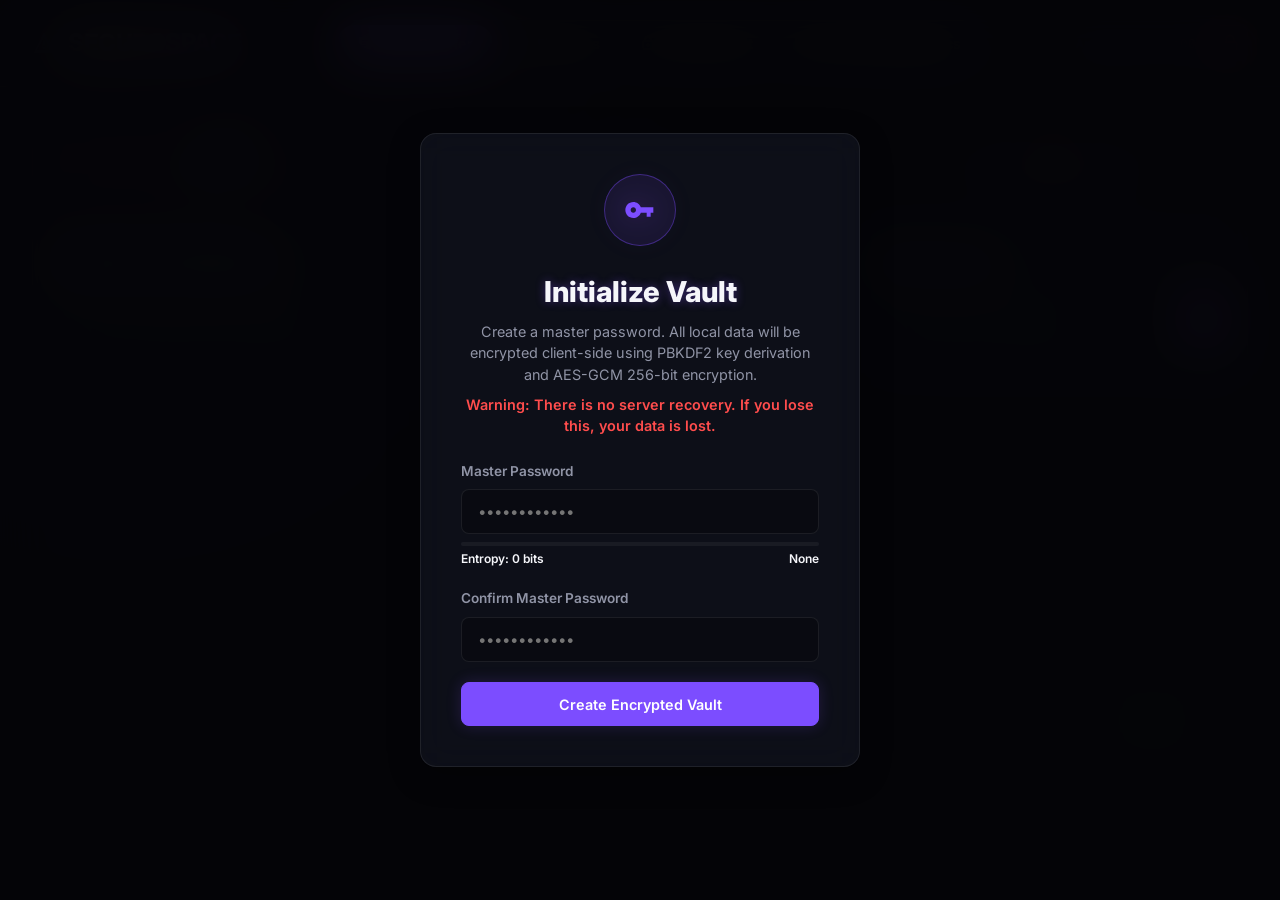
==== index.html @ bca89d61 "feat: initial release - SecuroSpace v1.0.0" ====
<!DOCTYPE html>
<html lang="en">
<head>
    <meta charset="UTF-8">
    <meta name="viewport" content="width=device-width, initial-scale=1.0">
    <title>SecuroSpace - Zero-Knowledge Daily Dashboard & Cryptographic Vault</title>
    <link rel="stylesheet" href="style.css">
</head>
<body>

    <!-- Cryptographic Lock / Setup Overlay -->
    <div id="auth-overlay">
        <!-- Setup Vault Card -->
        <div id="setup-card" class="glass-card auth-card" style="display: none;">
            <div class="auth-icon">
                <svg width="32" height="32" viewBox="0 0 24 24" fill="currentColor">
                    <path d="M12.65 10C11.83 7.67 9.61 6 7 6c-3.31 0-6 2.69-6 6s2.69 6 6 6c2.61 0 4.83-1.67 5.65-4H17v3h3v-3h2v-4H12.65zM7 14c-1.1 0-2-.9-2-2s.9-2 2-2 2 .9 2 2-.9 2-2 2z"/>
                </svg>
            </div>
            <h2 class="glow-text" style="font-size: 1.8rem; font-weight: 800; margin-bottom: 0.5rem;">Initialize Vault</h2>
            <p style="color: var(--text-secondary); font-size: 0.9rem; margin-bottom: 1.5rem;">
                Create a master password. All local data will be encrypted client-side using PBKDF2 key derivation and AES-GCM 256-bit encryption. 
                <span style="color: var(--color-danger); display: block; margin-top: 0.5rem; font-weight: 600;">Warning: There is no server recovery. If you lose this, your data is lost.</span>
            </p>
            <form id="setup-form" onsubmit="event.preventDefault();">
                <div class="form-group">
                    <label class="form-label" for="setup-password">Master Password</label>
                    <input type="password" id="setup-password" class="input-control" placeholder="••••••••••••" required autocomplete="new-password">
                    <div class="strength-container">
                        <div class="strength-bar-wrapper">
                            <div id="setup-strength-bar" class="strength-bar"></div>
                        </div>
                        <div class="strength-text">
                            <span id="setup-strength-label">Entropy: 0 bits</span>
                            <span id="setup-strength-rating">None</span>
                        </div>
                    </div>
                </div>
                <div class="form-group">
                    <label class="form-label" for="setup-confirm">Confirm Master Password</label>
                    <input type="password" id="setup-confirm" class="input-control" placeholder="••••••••••••" required autocomplete="new-password">
                </div>
                <button type="submit" class="btn btn-primary" style="width: 100%; padding: 0.8rem;">Create Encrypted Vault</button>
            </form>
        </div>

        <!-- Unlock Vault Card -->
        <div id="login-card" class="glass-card auth-card" style="display: none;">
            <div class="auth-icon locked">
                <svg width="32" height="32" viewBox="0 0 24 24" fill="currentColor">
                    <path d="M18 8h-1V6c0-2.76-2.24-5-5-5S7 3.24 7 6v2H6c-1.1 0-2 .9-2 2v10c0 1.1.9 2 2 2h12c1.1 0 2-.9 2-2V10c0-1.1-.9-2-2-2zm-6 9c-1.1 0-2-.9-2-2s.9-2 2-2 2 .9 2 2-.9 2-2 2zm3.1-9H8.9V6c0-1.71 1.39-3.1 3.1-3.1 1.71 0 3.1 1.39 3.1 3.1v2z"/>
                </svg>
            </div>
            <h2 class="glow-text" style="font-size: 1.8rem; font-weight: 800; margin-bottom: 0.5rem;">Vault Locked</h2>
            <p style="color: var(--text-secondary); font-size: 0.9rem; margin-bottom: 1.5rem;">
                Enter your Master Password to decrypt your planner, budget, and credentials.
            </p>
            <form id="login-form" onsubmit="event.preventDefault();">
                <div class="form-group">
                    <input type="password" id="login-password" class="input-control" placeholder="Master Password" required autocomplete="current-password">
                </div>
                <button type="submit" class="btn btn-primary" style="width: 100%; padding: 0.8rem; margin-bottom: 1rem;">Unlock Space</button>
                <button type="button" id="btn-emergency-reset" class="btn btn-danger" style="width: 100%; font-size: 0.8rem; padding: 0.5rem;">Factory Reset (Wipe Data)</button>
            </form>
        </div>
    </div>

    <!-- Toast Notifications -->
    <div id="toast-container"></div>

    <!-- Main Dashboard Container -->
    <div id="app-container">
        <header>
            <div class="logo">
                <svg width="24" height="24" viewBox="0 0 24 24">
                    <path d="M12 2L2 22h20L12 2zm0 3.99L19.53 19H4.47L12 5.99zM13 16h-2v2h2v-2zm0-6h-2v4h2v-4z"/>
                </svg>
                <span>SECUROSPACE</span>
            </div>

            <nav class="nav-tabs">
                <button class="nav-tab active" data-target="view-planner">
                    <svg width="16" height="16" viewBox="0 0 24 24" fill="currentColor"><path d="M19 3h-4.18C14.4 1.84 13.3 1 12 1s-2.4.84-2.82 2H5c-1.1 0-2 .9-2 2v14c0 1.1.9 2 2 2h14c1.1 0 2-.9 2-2V5c0-1.1-.9-2-2-2zm-7 0c.55 0 1 .45 1 1s-.45 1-1 1-1-.45-1-1 .45-1 1-1zm2 14H7v-2h7v2zm3-4H7v-2h10v2zm0-4H7V7h10v2z"/></svg>
                    Daily Planner
                </button>
                <button class="nav-tab" data-target="view-finances">
                    <svg width="16" height="16" viewBox="0 0 24 24" fill="currentColor"><path d="M21 18v1c0 1.1-.9 2-2 2H5c-1.11 0-2-.9-2-2V5c0-1.1.89-2 2-2h14c1.1 0 2 .9 2 2v1h-9c-1.11 0-2 .9-2 2v8c0 1.1.89 2 2 2h9zm-9-2h10V8H12v8zm4-2.5c-.83 0-1.5-.67-1.5-1.5s.67-1.5 1.5-1.5 1.5.67 1.5 1.5-.67 1.5-1.5 1.5z"/></svg>
                    Finances
                </button>
                <button class="nav-tab" data-target="view-vault">
                    <svg width="16" height="16" viewBox="0 0 24 24" fill="currentColor"><path d="M18 8h-1V6c0-2.76-2.24-5-5-5S7 3.24 7 6v2H6c-1.1 0-2 .9-2 2v10c0 1.1.9 2 2 2h12c1.1 0 2-.9 2-2V10c0-1.1-.9-2-2-2zM9 6c0-1.66 1.34-3 3-3s3 1.34 3 3v2H9V6zm9 14H6V10h12v10zm-6-3c1.1 0 2-.9 2-2s-.9-2-2-2-2 .9-2 2 .9 2 2 2z"/></svg>
                    Secure Vault
                </button>
                <button class="nav-tab" data-target="view-security">
                    <svg width="16" height="16" viewBox="0 0 24 24" fill="currentColor"><path d="M12 1L3 5v6c0 5.55 3.84 10.74 9 12 5.16-1.26 9-6.45 9-12V5l-9-4zm0 10.99h7c-.53 4.12-3.28 7.79-7 8.94V12H5V6.3l7-3.11v8.8z"/></svg>
                    Security Diagnostics
                </button>
            </nav>

            <div class="header-actions">
                <span id="auto-lock-indicator" style="font-size: 0.8rem; color: var(--text-secondary); font-family: var(--font-mono);">
                    Auto-Lock: 5:00
                </span>
                <button id="btn-lock" class="btn btn-danger btn-icon" title="Lock Session">
                    <svg width="18" height="18" viewBox="0 0 24 24" fill="none" stroke="currentColor" stroke-width="2.5" stroke-linecap="round" stroke-linejoin="round">
                        <rect x="3" y="11" width="18" height="11" rx="2" ry="2"></rect>
                        <path d="M7 11V7a5 5 0 0 1 10 0v4"></path>
                    </svg>
                </button>
            </div>
        </header>

        <main>
            <!-- 1. DAILY PLANNER SECTION -->
            <section id="view-planner" class="view-section active">
                <div class="grid-3-col">
                    <div class="planner-stat-card">
                        <div id="stat-tasks-total" class="planner-stat-val">0</div>
                        <div class="planner-stat-lbl">Tasks Total</div>
                    </div>
                    <div class="planner-stat-card">
                        <div id="stat-tasks-done" class="planner-stat-val" style="color: var(--color-success);">0</div>
                        <div class="planner-stat-lbl">Tasks Completed</div>
                    </div>
                    <div class="planner-stat-card">
                        <div id="stat-habits-active" class="planner-stat-val" style="color: var(--color-warning);">0</div>
                        <div class="planner-stat-lbl">Habit Streaks Active</div>
                    </div>
                </div>

                <div class="dashboard-grid">
                    <!-- Tasks Module -->
                    <div class="glass-card">
                        <div class="card-title">
                            <span>Interactive Task Planner</span>
                            <span class="mono" style="font-size: 0.8rem; color: var(--color-success); font-weight: 500;">AES-256 Encrypted</span>
                        </div>
                        
                        <form id="task-form" onsubmit="event.preventDefault();" style="display: flex; gap: 0.75rem; margin-bottom: 1.5rem;">
                            <input type="text" id="task-input" class="input-control" placeholder="Add a new high-priority daily task..." required>
                            <button type="submit" class="btn btn-primary" style="white-space: nowrap;">Add Task</button>
                        </form>

                        <ul id="todo-list" class="todo-list">
                            <!-- Injected dynamically -->
                        </ul>
                    </div>

                    <!-- Habits Tracker Module -->
                    <div class="glass-card">
                        <div class="card-title">
                            <span>Habit Tracker</span>
                        </div>

                        <form id="habit-form" onsubmit="event.preventDefault();" style="display: flex; gap: 0.5rem; margin-bottom: 1.5rem;">
                            <input type="text" id="habit-input" class="input-control" placeholder="New habit (e.g. Meditate)" required>
                            <button type="submit" class="btn btn-icon btn-primary" title="Add Habit">
                                <svg width="20" height="20" viewBox="0 0 24 24" fill="currentColor">
                                    <path d="M19 13h-6v6h-2v-6H5v-2h6V5h2v6h6v2z"/>
                                </svg>
                            </button>
                        </form>

                        <ul id="habit-list" class="habit-list">
                            <!-- Injected dynamically -->
                        </ul>
                    </div>
                </div>
            </section>

            <!-- 2. FINANCES SECTION -->
            <section id="view-finances" class="view-section">
                <div class="finance-stats">
                    <div class="finance-stat-card">
                        <div class="finance-stat-title">Remaining Net Cashflow</div>
                        <div id="finance-total" class="finance-stat-number" style="color: #fff;">$0.00</div>
                    </div>
                    <div class="finance-stat-card">
                        <div class="finance-stat-title">Monthly Income</div>
                        <div id="finance-income" class="finance-stat-number income">+$0.00</div>
                    </div>
                    <div class="finance-stat-card">
                        <div class="finance-stat-title">Monthly Expenses</div>
                        <div id="finance-expense" class="finance-stat-number expense">-$0.00</div>
                    </div>
                </div>

                <div class="dashboard-grid">
                    <!-- Graph View -->
                    <div class="glass-card">
                        <div class="card-title">Daily Financial Trend Chart</div>
                        <div id="expense-chart" class="finance-chart-container">
                            <!-- Dynamic bar chart elements rendered as SVGs/HTML bars -->
                        </div>
                    </div>

                    <!-- Ledger / Register Entry -->
                    <div class="glass-card">
                        <div class="card-title">Add Transaction</div>
                        <form id="finance-form" onsubmit="event.preventDefault();">
                            <div class="form-group">
                                <label class="form-label" for="finance-desc">Description</label>
                                <input type="text" id="finance-desc" class="input-control" placeholder="Groceries, Client Payment, etc." required>
                            </div>
                            <div class="form-group">
                                <label class="form-label" for="finance-amount">Amount ($)</label>
                                <input type="number" id="finance-amount" step="0.01" class="input-control" placeholder="0.00" required>
                            </div>
                            <div class="form-group">
                                <label class="form-label">Type</label>
                                <div style="display: flex; gap: 1rem; margin-top: 0.25rem;">
                                    <label style="display: flex; align-items: center; gap: 0.5rem; cursor: pointer;">
                                        <input type="radio" name="finance-type" value="income" checked style="accent-color: var(--color-success);"> Income
                                    </label>
                                    <label style="display: flex; align-items: center; gap: 0.5rem; cursor: pointer;">
                                        <input type="radio" name="finance-type" value="expense" style="accent-color: var(--color-danger);"> Expense
                                    </label>
                                </div>
                            </div>
                            <button type="submit" class="btn btn-primary" style="width: 100%;">Record Encrypted Entry</button>
                        </form>
                    </div>
                </div>

                <!-- Ledger list card -->
                <div class="glass-card" style="margin-top: 1.5rem;">
                    <div class="card-title">Secure Ledger Register</div>
                    <ul id="transaction-list" class="transaction-list">
                        <!-- Injected dynamically -->
                    </ul>
                </div>
            </section>

            <!-- 3. SECURE VAULT SECTION -->
            <section id="view-vault" class="view-section">
                <div class="vault-controls">
                    <button class="btn btn-primary" id="btn-new-vault-item">
                        <svg width="16" height="16" viewBox="0 0 24 24" fill="currentColor"><path d="M19 13h-6v6h-2v-6H5v-2h6V5h2v6h6v2z"/></svg>
                        Secure Credential / Note
                    </button>
                    <div style="flex: 1;"></div>
                    <div style="display: flex; gap: 0.5rem;">
                        <button class="btn vault-filter-btn active" data-filter="all">All</button>
                        <button class="btn vault-filter-btn" data-filter="credential">Credentials</button>
                        <button class="btn vault-filter-btn" data-filter="note">Secret Notes</button>
                    </div>
                </div>

                <div id="vault-grid" class="vault-grid">
                    <!-- Dynamic Vault Cards -->
                </div>
            </section>

            <!-- 4. SECURITY DIAGNOSTICS & SETTINGS SECTION -->
            <section id="view-security" class="view-section">
                <div class="grid-2-col">
                    <!-- Gauge dashboard -->
                    <div class="glass-card security-metrics">
                        <div class="metric-gauge">
                            <h3 style="font-size: 0.95rem; font-weight: 700; color: var(--text-secondary); margin-bottom: 1rem;">Vault Health Index</h3>
                            <div class="gauge-circle-container">
                                <svg class="gauge-svg" width="140" height="140" viewBox="0 0 140 140">
                                    <circle class="gauge-bg" cx="70" cy="70" r="60"></circle>
                                    <circle id="security-score-gauge" class="gauge-fill" cx="70" cy="70" r="60"></circle>
                                </svg>
                                <div id="security-score-val" class="gauge-val">100%</div>
                            </div>
                            <p id="security-score-desc" style="font-size: 0.8rem; text-align: center; color: var(--text-secondary); margin-top: 1rem;">
                                Excellent security. Master key is strong, database is fully sealed.
                            </p>
                        </div>

                        <div class="metric-gauge">
                            <h3 style="font-size: 0.95rem; font-weight: 700; color: var(--text-secondary); margin-bottom: 1rem;">Local Storage Load</h3>
                            <div class="gauge-circle-container">
                                <svg class="gauge-svg" width="140" height="140" viewBox="0 0 140 140">
                                    <circle class="gauge-bg" cx="70" cy="70" r="60"></circle>
                                    <circle id="storage-load-gauge" class="gauge-fill" cx="70" cy="70" r="60" style="stroke: var(--color-success);"></circle>
                                </svg>
                                <div id="storage-load-val" class="gauge-val">0.1%</div>
                            </div>
                            <p style="font-size: 0.8rem; text-align: center; color: var(--text-secondary); margin-top: 1rem;">
                                Browser local capacity remaining.
                            </p>
                        </div>
                    </div>

                    <!-- Cryptographic event logs -->
                    <div class="glass-card">
                        <div class="card-title">Real-Time Crypto Console</div>
                        <ul id="security-log" class="security-log">
                            <!-- Dynamic log records -->
                        </ul>
                    </div>
                </div>

                <div class="grid-2-col" style="margin-top: 1.5rem;">
                    <!-- Backup and restore panel -->
                    <div class="glass-card">
                        <div class="card-title">Encrypted Data Portability</div>
                        <p style="color: var(--text-secondary); font-size: 0.85rem; margin-bottom: 1.25rem;">
                            Since data resides locally on this machine, you should export an encrypted backup file to avoid data loss. The exported file stays encrypted with your Master Password.
                        </p>
                        <div style="display: flex; gap: 1rem;">
                            <button id="btn-export" class="btn btn-success" style="flex: 1;">
                                <svg width="16" height="16" viewBox="0 0 24 24" fill="currentColor"><path d="M19.35 10.04C18.67 6.59 15.64 4 12 4 9.11 4 6.6 5.64 5.35 8.04 2.34 8.36 0 10.91 0 14c0 3.31 2.69 6 6 6h13c2.76 0 5-2.24 5-5 0-2.64-2.05-4.78-4.65-4.96zM17 13l-5 5-5-5h3V9h4v4h3z"/></svg>
                                Export Vault JSON
                            </button>
                            <button id="btn-import-trigger" class="btn btn-primary" style="flex: 1;">
                                <svg width="16" height="16" viewBox="0 0 24 24" fill="currentColor"><path d="M19.35 10.04C18.67 6.59 15.64 4 12 4 9.11 4 6.6 5.64 5.35 8.04 2.34 8.36 0 10.91 0 14c0 3.31 2.69 6 6 6h13c2.76 0 5-2.24 5-5 0-2.64-2.05-4.78-4.65-4.96zM14 13v-4h-4v4H7l5 5 5-5h-3z"/></svg>
                                Import Vault JSON
                            </button>
                            <input type="file" id="import-file" style="display: none;" accept=".json">
                        </div>
                    </div>

                    <!-- Master password change and wipe system -->
                    <div class="glass-card">
                        <div class="card-title" style="color: var(--color-danger);">Security Core Destruct</div>
                        <p style="color: var(--text-secondary); font-size: 0.85rem; margin-bottom: 1.25rem;">
                            Instantly purge the local decrypted cache, keys, planner records, budget items, and credentials. This action is immediate and absolute.
                        </p>
                        <button id="btn-purge-all" class="btn btn-danger" style="width: 100%;">
                            <svg width="16" height="16" viewBox="0 0 24 24" fill="currentColor"><path d="M6 19c0 1.1.9 2 2 2h8c1.1 0 2-.9 2-2V7H6v12zM19 4h-3.5l-1-1h-5l-1 1H5v2h14V4z"/></svg>
                            Purge and Wipe Local Databases
                        </button>
                    </div>
                </div>
            </section>
        </main>
    </div>

    <!-- Modals: Add Vault Item -->
    <div id="modal-add-vault" class="modal-backdrop">
        <div class="modal-card">
            <div class="modal-header">
                <h3 id="vault-modal-title" style="color: #fff; font-weight: 700; font-size: 1.2rem;">Add SafeVault Record</h3>
                <button class="btn btn-icon modal-close-btn" style="border: none; background: transparent;">
                    <svg width="24" height="24" viewBox="0 0 24 24" fill="currentColor"><path d="M19 6.41L17.59 5 12 10.59 6.41 5 5 6.41 10.59 12 5 17.59 6.41 19 12 13.41 17.59 19 19 17.59 13.41 12z"/></svg>
                </button>
            </div>
            <form id="vault-item-form" onsubmit="event.preventDefault();">
                <div class="form-group">
                    <label class="form-label" for="vault-item-type">Item Category</label>
                    <select id="vault-item-type" class="input-control" style="background-color: var(--bg-surface-opaque);">
                        <option value="credential">Login Credential</option>
                        <option value="note">Secret Note / Document</option>
                    </select>
                </div>
                <div class="form-group">
                    <label class="form-label" for="vault-item-name">Title / Label</label>
                    <input type="text" id="vault-item-name" class="input-control" placeholder="e.g. Personal Email, WiFi Password" required>
                </div>
                
                <!-- Fields toggle based on selection -->
                <div id="vault-fields-credential">
                    <div class="form-group">
                        <label class="form-label" for="vault-item-user">Username / Identifier</label>
                        <input type="text" id="vault-item-user" class="input-control" placeholder="e.g. affan@gmail.com">
                    </div>
                    <div class="form-group">
                        <div style="display: flex; justify-content: space-between; align-items: center;">
                            <label class="form-label" for="vault-item-pass">Secret Password</label>
                            <a href="#" id="btn-generate-pass" style="font-size: 0.75rem; color: var(--color-primary); text-decoration: none; font-weight: 600;">Generate Strong Password</a>
                        </div>
                        <input type="text" id="vault-item-pass" class="input-control" placeholder="Password value">
                    </div>
                </div>

                <div id="vault-fields-note" style="display: none;">
                    <div class="form-group">
                        <label class="form-label" for="vault-item-note">Sensitive Content</label>
                        <textarea id="vault-item-note" class="input-control" rows="4" placeholder="Enter private details, recovery codes, personal thoughts..." style="resize: vertical;"></textarea>
                    </div>
                </div>

                <div class="modal-footer">
                    <button type="button" class="btn modal-close-btn">Cancel</button>
                    <button type="submit" class="btn btn-primary">Encrypt and Save</button>
                </div>
            </form>
        </div>
    </div>

    <!-- External cryptographic algorithms script followed by primary controller -->
    <script src="crypto-helper.js"></script>
    <script src="app.js"></script>
</body>
</html>
---- style.css ----
@import url('https://fonts.googleapis.com/css2?family=Fira+Code:wght@400;500;700&family=Inter:wght@300;400;500;600;700;800&display=swap');

:root {
    --bg-main: #07080d;
    --bg-surface: rgba(18, 20, 32, 0.7);
    --bg-surface-opaque: #121420;
    --border-color: rgba(255, 255, 255, 0.08);
    --border-color-glow: rgba(124, 77, 255, 0.3);
    
    --color-primary: #7c4dff;
    --color-primary-glow: rgba(124, 77, 255, 0.4);
    --color-primary-hover: #9e7dff;
    
    --color-success: #00e676;
    --color-success-glow: rgba(0, 230, 118, 0.2);
    
    --color-warning: #ff9100;
    --color-warning-glow: rgba(255, 145, 0, 0.2);
    
    --color-danger: #ff4d4d;
    --color-danger-glow: rgba(255, 77, 77, 0.2);
    
    --text-primary: #f5f6fa;
    --text-secondary: #9094a6;
    --text-muted: #575a6c;
    
    --font-sans: 'Inter', -apple-system, BlinkMacSystemFont, "Segoe UI", Roboto, sans-serif;
    --font-mono: 'Fira Code', monospace;
    
    --transition-fast: 0.2s ease;
    --transition-normal: 0.3s cubic-bezier(0.4, 0, 0.2, 1);
    --shadow-neon: 0 0 15px rgba(124, 77, 255, 0.2);
    --shadow-neon-success: 0 0 15px rgba(0, 230, 118, 0.2);
}

* {
    box-sizing: border-box;
    margin: 0;
    padding: 0;
}

body {
    background-color: var(--bg-main);
    color: var(--text-primary);
    font-family: var(--font-sans);
    line-height: 1.5;
    overflow-x: hidden;
    min-height: 100vh;
    background-image: 
        radial-gradient(circle at 10% 20%, rgba(124, 77, 255, 0.08) 0%, transparent 40%),
        radial-gradient(circle at 90% 80%, rgba(0, 230, 118, 0.05) 0%, transparent 40%);
    background-attachment: fixed;
}

/* Custom Scrollbar */
::-webkit-scrollbar {
    width: 8px;
    height: 8px;
}
::-webkit-scrollbar-track {
    background: var(--bg-main);
}
::-webkit-scrollbar-thumb {
    background: #25283b;
    border-radius: 4px;
}
::-webkit-scrollbar-thumb:hover {
    background: var(--color-primary);
}

/* Utilities */
.glow-text {
    text-shadow: 0 0 10px var(--color-primary-glow);
}
.mono {
    font-family: var(--font-mono);
}

/* Main Layout */
#app-container {
    display: flex;
    flex-direction: column;
    min-height: 100vh;
}

header {
    display: flex;
    justify-content: space-between;
    align-items: center;
    padding: 1.25rem 2rem;
    background: rgba(10, 11, 18, 0.8);
    backdrop-filter: blur(12px);
    -webkit-backdrop-filter: blur(12px);
    border-bottom: 1px solid var(--border-color);
    position: sticky;
    top: 0;
    z-index: 100;
}

.logo {
    display: flex;
    align-items: center;
    gap: 0.75rem;
    font-size: 1.5rem;
    font-weight: 800;
    letter-spacing: -0.5px;
    background: linear-gradient(135deg, #fff 30%, var(--color-primary) 100%);
    -webkit-background-clip: text;
    -webkit-text-fill-color: transparent;
}

.logo svg {
    fill: var(--color-primary);
    filter: drop-shadow(0 0 5px var(--color-primary-glow));
}

.header-actions {
    display: flex;
    align-items: center;
    gap: 1rem;
}

/* Navigation Tabs */
.nav-tabs {
    display: flex;
    background: rgba(255, 255, 255, 0.03);
    padding: 0.25rem;
    border-radius: 30px;
    border: 1px solid var(--border-color);
}

.nav-tab {
    background: transparent;
    border: none;
    color: var(--text-secondary);
    padding: 0.6rem 1.25rem;
    font-family: var(--font-sans);
    font-weight: 600;
    font-size: 0.9rem;
    border-radius: 25px;
    cursor: pointer;
    transition: var(--transition-normal);
    display: flex;
    align-items: center;
    gap: 0.5rem;
}

.nav-tab:hover {
    color: var(--text-primary);
    background: rgba(255, 255, 255, 0.02);
}

.nav-tab.active {
    color: #fff;
    background: var(--color-primary);
    box-shadow: var(--shadow-neon);
}

/* Main Content Area */
main {
    flex: 1;
    padding: 2rem;
    max-width: 1400px;
    margin: 0 auto;
    width: 100%;
}

.view-section {
    display: none;
    animation: fadeIn var(--transition-normal);
}

.view-section.active {
    display: block;
}

@keyframes fadeIn {
    from { opacity: 0; transform: translateY(8px); }
    to { opacity: 1; transform: translateY(0); }
}

/* Glass Cards */
.glass-card {
    background: var(--bg-surface);
    backdrop-filter: blur(16px);
    -webkit-backdrop-filter: blur(16px);
    border: 1px solid var(--border-color);
    border-radius: 16px;
    padding: 1.5rem;
    box-shadow: 0 8px 32px 0 rgba(0, 0, 0, 0.3);
    transition: var(--transition-normal);
    position: relative;
    overflow: hidden;
}

.glass-card:hover {
    border-color: rgba(255, 255, 255, 0.12);
}

.glass-card.highlight {
    border-color: var(--border-color-glow);
}

.card-title {
    font-size: 1.15rem;
    font-weight: 700;
    margin-bottom: 1.25rem;
    color: #fff;
    display: flex;
    justify-content: space-between;
    align-items: center;
}

/* Grid System */
.dashboard-grid {
    display: grid;
    grid-template-columns: 2fr 1fr;
    gap: 1.5rem;
}

.grid-3-col {
    display: grid;
    grid-template-columns: repeat(3, 1fr);
    gap: 1.5rem;
    margin-bottom: 1.5rem;
}

.grid-2-col {
    display: grid;
    grid-template-columns: repeat(2, 1fr);
    gap: 1.5rem;
    margin-bottom: 1.5rem;
}

@media (max-width: 1024px) {
    .dashboard-grid, .grid-3-col, .grid-2-col {
        grid-template-columns: 1fr;
    }
}

/* Cryptographic Security Lock Screen */
#auth-overlay {
    position: fixed;
    top: 0;
    left: 0;
    width: 100vw;
    height: 100vh;
    background: rgba(5, 5, 8, 0.95);
    backdrop-filter: blur(25px);
    -webkit-backdrop-filter: blur(25px);
    display: flex;
    justify-content: center;
    align-items: center;
    z-index: 1000;
    transition: opacity var(--transition-normal);
}

.auth-card {
    width: 100%;
    max-width: 440px;
    padding: 2.5rem;
    text-align: center;
}

.auth-icon {
    width: 72px;
    height: 72px;
    background: rgba(124, 77, 255, 0.1);
    border: 1px solid var(--color-primary-glow);
    border-radius: 50%;
    display: flex;
    justify-content: center;
    align-items: center;
    margin: 0 auto 1.5rem;
    color: var(--color-primary);
    filter: drop-shadow(0 0 10px rgba(124, 77, 255, 0.2));
}

.auth-icon.locked {
    animation: pulseLock 2s infinite;
}

@keyframes pulseLock {
    0% { transform: scale(1); box-shadow: 0 0 0 0 rgba(124, 77, 255, 0.4); }
    70% { transform: scale(1.05); box-shadow: 0 0 0 12px rgba(124, 77, 255, 0); }
    100% { transform: scale(1); box-shadow: 0 0 0 0 rgba(124, 77, 255, 0); }
}

/* UI Elements: Buttons & Forms */
.btn {
    background: rgba(255, 255, 255, 0.05);
    border: 1px solid var(--border-color);
    color: var(--text-primary);
    padding: 0.65rem 1.25rem;
    font-family: var(--font-sans);
    font-weight: 600;
    font-size: 0.9rem;
    border-radius: 8px;
    cursor: pointer;
    transition: var(--transition-fast);
    display: inline-flex;
    align-items: center;
    justify-content: center;
    gap: 0.5rem;
}

.btn:hover {
    background: rgba(255, 255, 255, 0.1);
    border-color: rgba(255, 255, 255, 0.2);
}

.btn-primary {
    background: var(--color-primary);
    border-color: var(--color-primary);
    color: #fff;
    box-shadow: var(--shadow-neon);
}

.btn-primary:hover {
    background: var(--color-primary-hover);
    border-color: var(--color-primary-hover);
    box-shadow: 0 0 20px rgba(124, 77, 255, 0.4);
}

.btn-danger {
    background: rgba(255, 77, 77, 0.15);
    border-color: rgba(255, 77, 77, 0.3);
    color: var(--color-danger);
}

.btn-danger:hover {
    background: var(--color-danger);
    border-color: var(--color-danger);
    color: #fff;
}

.btn-success {
    background: rgba(0, 230, 118, 0.15);
    border-color: rgba(0, 230, 118, 0.3);
    color: var(--color-success);
}

.btn-success:hover {
    background: var(--color-success);
    border-color: var(--color-success);
    color: #fff;
}

.btn-icon {
    padding: 0.5rem;
    border-radius: 8px;
    display: inline-flex;
    align-items: center;
    justify-content: center;
}

.form-group {
    margin-bottom: 1.25rem;
    text-align: left;
}

.form-label {
    display: block;
    font-size: 0.85rem;
    font-weight: 600;
    color: var(--text-secondary);
    margin-bottom: 0.5rem;
}

.input-control {
    width: 100%;
    background: rgba(0, 0, 0, 0.25);
    border: 1px solid var(--border-color);
    color: #fff;
    padding: 0.75rem 1rem;
    border-radius: 8px;
    font-family: var(--font-sans);
    font-size: 0.95rem;
    transition: var(--transition-fast);
}

.input-control:focus {
    outline: none;
    border-color: var(--color-primary);
    box-shadow: 0 0 0 2px rgba(124, 77, 255, 0.15);
}

/* Password entropy bar UI */
.strength-container {
    margin-top: 0.5rem;
}

.strength-bar-wrapper {
    height: 4px;
    background: rgba(255, 255, 255, 0.05);
    border-radius: 2px;
    overflow: hidden;
    margin-bottom: 0.25rem;
}

.strength-bar {
    height: 100%;
    width: 0%;
    background: var(--color-danger);
    transition: width 0.3s ease, background 0.3s ease;
}

.strength-text {
    font-size: 0.75rem;
    font-weight: 600;
    display: flex;
    justify-content: space-between;
}

/* Modals */
.modal-backdrop {
    position: fixed;
    top: 0;
    left: 0;
    width: 100vw;
    height: 100vh;
    background: rgba(0, 0, 0, 0.7);
    backdrop-filter: blur(10px);
    -webkit-backdrop-filter: blur(10px);
    display: flex;
    justify-content: center;
    align-items: center;
    z-index: 500;
    opacity: 0;
    pointer-events: none;
    transition: opacity var(--transition-normal);
}

.modal-backdrop.open {
    opacity: 1;
    pointer-events: all;
}

.modal-card {
    background: var(--bg-surface-opaque);
    border: 1px solid var(--border-color);
    border-radius: 16px;
    width: 90%;
    max-width: 500px;
    padding: 2rem;
    box-shadow: 0 24px 48px rgba(0,0,0,0.5);
    transform: scale(0.9);
    transition: transform var(--transition-normal);
}

.modal-backdrop.open .modal-card {
    transform: scale(1);
}

.modal-header {
    display: flex;
    justify-content: space-between;
    align-items: center;
    margin-bottom: 1.5rem;
}

.modal-footer {
    display: flex;
    justify-content: flex-end;
    gap: 0.75rem;
    margin-top: 1.5rem;
}

/* Planner / Tasks Section styles */
.planner-stats {
    display: flex;
    gap: 1rem;
    margin-bottom: 1rem;
}

.planner-stat-card {
    flex: 1;
    background: rgba(255, 255, 255, 0.02);
    border: 1px solid var(--border-color);
    border-radius: 12px;
    padding: 0.75rem 1rem;
    text-align: center;
}

.planner-stat-val {
    font-size: 1.5rem;
    font-weight: 700;
    color: #fff;
}

.planner-stat-lbl {
    font-size: 0.75rem;
    color: var(--text-secondary);
    text-transform: uppercase;
    letter-spacing: 0.5px;
}

.todo-list, .habit-list {
    list-style: none;
    display: flex;
    flex-direction: column;
    gap: 0.75rem;
}

.todo-item, .habit-item {
    display: flex;
    align-items: center;
    justify-content: space-between;
    padding: 0.85rem 1rem;
    background: rgba(255, 255, 255, 0.02);
    border: 1px solid var(--border-color);
    border-radius: 10px;
    transition: var(--transition-fast);
}

.todo-item:hover, .habit-item:hover {
    background: rgba(255, 255, 255, 0.04);
}

.todo-item.completed {
    border-color: var(--color-success-glow);
    background: rgba(0, 230, 118, 0.02);
}

.todo-item.completed .todo-text {
    text-decoration: line-through;
    color: var(--text-muted);
}

.todo-left, .habit-left {
    display: flex;
    align-items: center;
    gap: 0.75rem;
}

.checkbox-custom {
    width: 20px;
    height: 20px;
    border-radius: 5px;
    border: 2px solid var(--text-secondary);
    display: flex;
    justify-content: center;
    align-items: center;
    cursor: pointer;
    transition: var(--transition-fast);
}

.checkbox-custom.checked {
    border-color: var(--color-success);
    background: var(--color-success);
}

.checkbox-custom.checked::after {
    content: '✓';
    color: #000;
    font-size: 0.75rem;
    font-weight: 900;
}

.habit-streak {
    font-size: 0.8rem;
    font-weight: 600;
    color: var(--color-warning);
    background: rgba(255, 145, 0, 0.1);
    padding: 0.2rem 0.5rem;
    border-radius: 4px;
}

/* Vault Password/Note Manager */
.vault-controls {
    display: flex;
    gap: 1rem;
    margin-bottom: 1.5rem;
}

.vault-grid {
    display: grid;
    grid-template-columns: repeat(auto-fill, minmax(280px, 1fr));
    gap: 1rem;
}

.vault-card {
    background: rgba(255, 255, 255, 0.02);
    border: 1px solid var(--border-color);
    border-radius: 12px;
    padding: 1.25rem;
    transition: var(--transition-normal);
}

.vault-card:hover {
    transform: translateY(-2px);
    box-shadow: 0 8px 20px rgba(0,0,0,0.4);
    border-color: var(--border-color-glow);
}

.vault-card-header {
    display: flex;
    justify-content: space-between;
    align-items: flex-start;
    margin-bottom: 0.75rem;
}

.vault-type-badge {
    font-size: 0.7rem;
    font-weight: 700;
    text-transform: uppercase;
    padding: 0.2rem 0.5rem;
    border-radius: 4px;
    background: rgba(255, 255, 255, 0.05);
}

.vault-type-credential {
    color: var(--color-primary);
    background: rgba(124, 77, 255, 0.1);
    border: 1px solid rgba(124, 77, 255, 0.2);
}

.vault-type-note {
    color: var(--color-success);
    background: rgba(0, 230, 118, 0.1);
    border: 1px solid rgba(0, 230, 118, 0.2);
}

.vault-card-title {
    font-weight: 700;
    font-size: 1.05rem;
    color: #fff;
}

.vault-field {
    margin-top: 0.75rem;
    background: rgba(0,0,0,0.2);
    border: 1px solid var(--border-color);
    border-radius: 6px;
    padding: 0.5rem;
    font-family: var(--font-mono);
    font-size: 0.85rem;
    display: flex;
    justify-content: space-between;
    align-items: center;
    position: relative;
}

.vault-field-value {
    overflow: hidden;
    text-overflow: ellipsis;
    white-space: nowrap;
    max-width: 80%;
    color: var(--text-secondary);
}

.vault-field-value.revealed {
    color: #fff;
}

/* Finances Tab */
.finance-stats {
    display: grid;
    grid-template-columns: repeat(3, 1fr);
    gap: 1rem;
    margin-bottom: 1.5rem;
}

@media (max-width: 600px) {
    .finance-stats {
        grid-template-columns: 1fr;
    }
}

.finance-stat-card {
    background: rgba(255, 255, 255, 0.02);
    border: 1px solid var(--border-color);
    border-radius: 12px;
    padding: 1rem;
}

.finance-stat-title {
    font-size: 0.8rem;
    font-weight: 600;
    color: var(--text-secondary);
}

.finance-stat-number {
    font-size: 1.75rem;
    font-weight: 700;
    margin-top: 0.25rem;
}

.finance-stat-number.income {
    color: var(--color-success);
    text-shadow: 0 0 10px rgba(0, 230, 118, 0.1);
}

.finance-stat-number.expense {
    color: var(--color-danger);
    text-shadow: 0 0 10px rgba(255, 77, 77, 0.1);
}

.finance-chart-container {
    height: 220px;
    display: flex;
    align-items: flex-end;
    justify-content: space-around;
    padding-top: 1.5rem;
    border-bottom: 1px solid var(--border-color);
    position: relative;
}

.chart-bar-wrapper {
    display: flex;
    flex-direction: column;
    align-items: center;
    flex: 1;
    max-width: 50px;
    height: 100%;
    justify-content: flex-end;
}

.chart-bar {
    width: 100%;
    border-radius: 6px 6px 0 0;
    min-height: 5px;
    transition: height 0.6s cubic-bezier(0.4, 0, 0.2, 1);
    position: relative;
}

.chart-bar.income {
    background: linear-gradient(to top, rgba(0,230,118,0.2), var(--color-success));
    box-shadow: 0 0 8px rgba(0,230,118,0.2);
}

.chart-bar.expense {
    background: linear-gradient(to top, rgba(255,77,77,0.2), var(--color-danger));
    box-shadow: 0 0 8px rgba(255,77,77,0.2);
}

.chart-bar:hover::after {
    content: attr(data-value);
    position: absolute;
    top: -28px;
    left: 50%;
    transform: translateX(-50%);
    background: #000;
    border: 1px solid var(--border-color);
    padding: 0.25rem 0.5rem;
    border-radius: 4px;
    font-size: 0.75rem;
    color: #fff;
    white-space: nowrap;
    z-index: 10;
}

.chart-label {
    margin-top: 0.5rem;
    font-size: 0.75rem;
    color: var(--text-secondary);
}

.transaction-list {
    margin-top: 1rem;
    list-style: none;
    display: flex;
    flex-direction: column;
    gap: 0.75rem;
}

.transaction-item {
    display: flex;
    justify-content: space-between;
    align-items: center;
    padding: 0.75rem 1rem;
    background: rgba(255, 255, 255, 0.02);
    border: 1px solid var(--border-color);
    border-radius: 8px;
}

.transaction-details {
    display: flex;
    flex-direction: column;
}

.transaction-desc {
    font-weight: 600;
    font-size: 0.95rem;
    color: #fff;
}

.transaction-date {
    font-size: 0.75rem;
    color: var(--text-secondary);
}

.transaction-amount {
    font-weight: 700;
    font-family: var(--font-mono);
}

.transaction-amount.income {
    color: var(--color-success);
}

.transaction-amount.expense {
    color: var(--color-danger);
}

/* Security Center Tab */
.security-metrics {
    display: grid;
    grid-template-columns: repeat(2, 1fr);
    gap: 1.5rem;
}

@media (max-width: 768px) {
    .security-metrics {
        grid-template-columns: 1fr;
    }
}

.metric-gauge {
    display: flex;
    flex-direction: column;
    align-items: center;
    justify-content: center;
    padding: 2rem;
    border-radius: 12px;
    background: rgba(255, 255, 255, 0.01);
    border: 1px solid var(--border-color);
}

.gauge-circle-container {
    position: relative;
    width: 140px;
    height: 140px;
}

.gauge-svg {
    transform: rotate(-90deg);
}

.gauge-bg {
    fill: none;
    stroke: rgba(255,255,255,0.03);
    stroke-width: 8;
}

.gauge-fill {
    fill: none;
    stroke: var(--color-primary);
    stroke-width: 8;
    stroke-linecap: round;
    stroke-dasharray: 377;
    stroke-dashoffset: 377;
    transition: stroke-dashoffset 1s ease-in-out, stroke 0.5s ease;
}

.gauge-val {
    position: absolute;
    top: 50%;
    left: 50%;
    transform: translate(-50%, -50%);
    font-size: 1.75rem;
    font-weight: 800;
    font-family: var(--font-mono);
    color: #fff;
}

.security-log {
    list-style: none;
    max-height: 250px;
    overflow-y: auto;
}

.security-log-item {
    font-family: var(--font-mono);
    font-size: 0.8rem;
    padding: 0.5rem;
    border-bottom: 1px solid var(--border-color);
    display: flex;
    justify-content: space-between;
}

.security-log-item.success { color: var(--color-success); }
.security-log-item.warn { color: var(--color-warning); }
.security-log-item.info { color: var(--text-secondary); }

/* Custom System Alert Toast */
#toast-container {
    position: fixed;
    bottom: 2rem;
    right: 2rem;
    z-index: 1100;
    display: flex;
    flex-direction: column;
    gap: 0.75rem;
}

.toast {
    background: rgba(18, 20, 32, 0.95);
    border: 1px solid var(--border-color);
    border-radius: 8px;
    padding: 0.75rem 1.25rem;
    color: #fff;
    box-shadow: 0 10px 30px rgba(0,0,0,0.5);
    display: flex;
    align-items: center;
    gap: 0.75rem;
    min-width: 280px;
    transform: translateY(20px);
    opacity: 0;
    animation: slideIn 0.3s forwards cubic-bezier(0.4, 0, 0.2, 1);
}

@keyframes slideIn {
    to { transform: translateY(0); opacity: 1; }
}

.toast.success { border-left: 4px solid var(--color-success); }
.toast.danger { border-left: 4px solid var(--color-danger); }
.toast.warning { border-left: 4px solid var(--color-warning); }
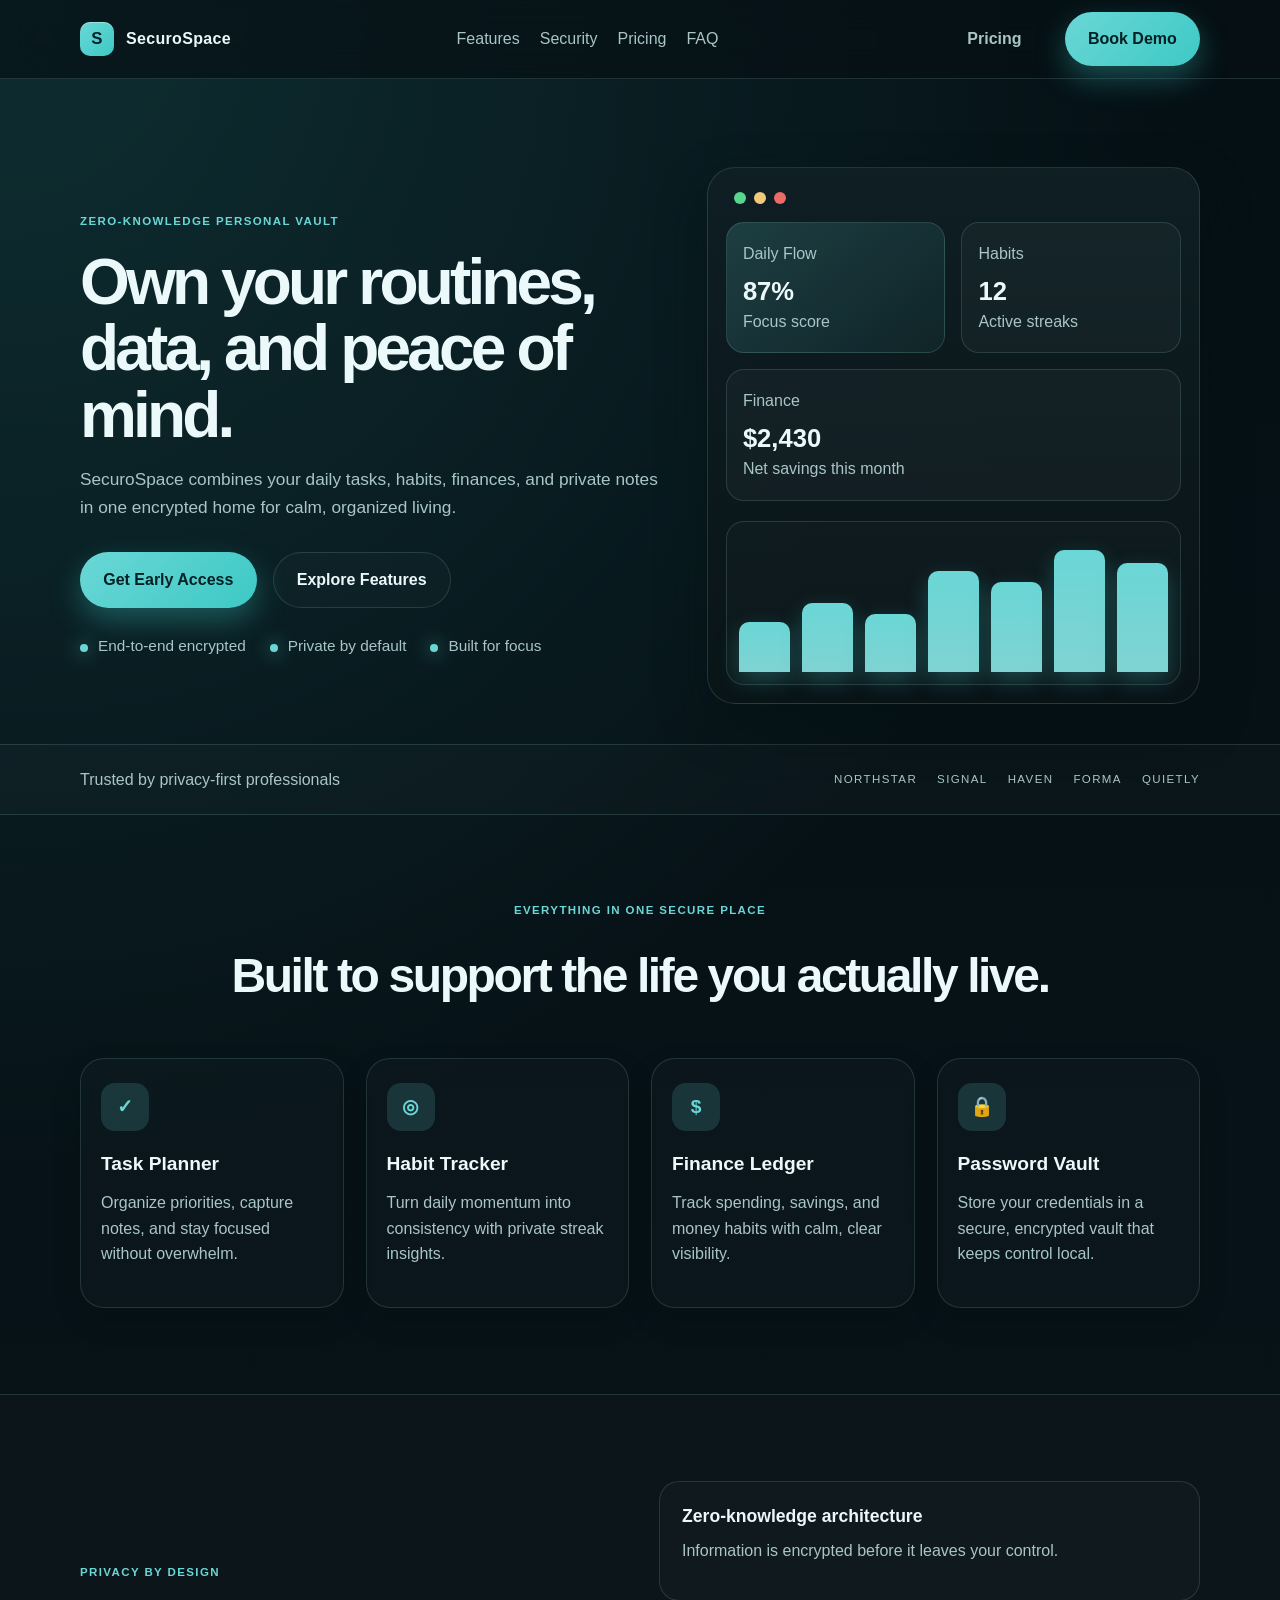
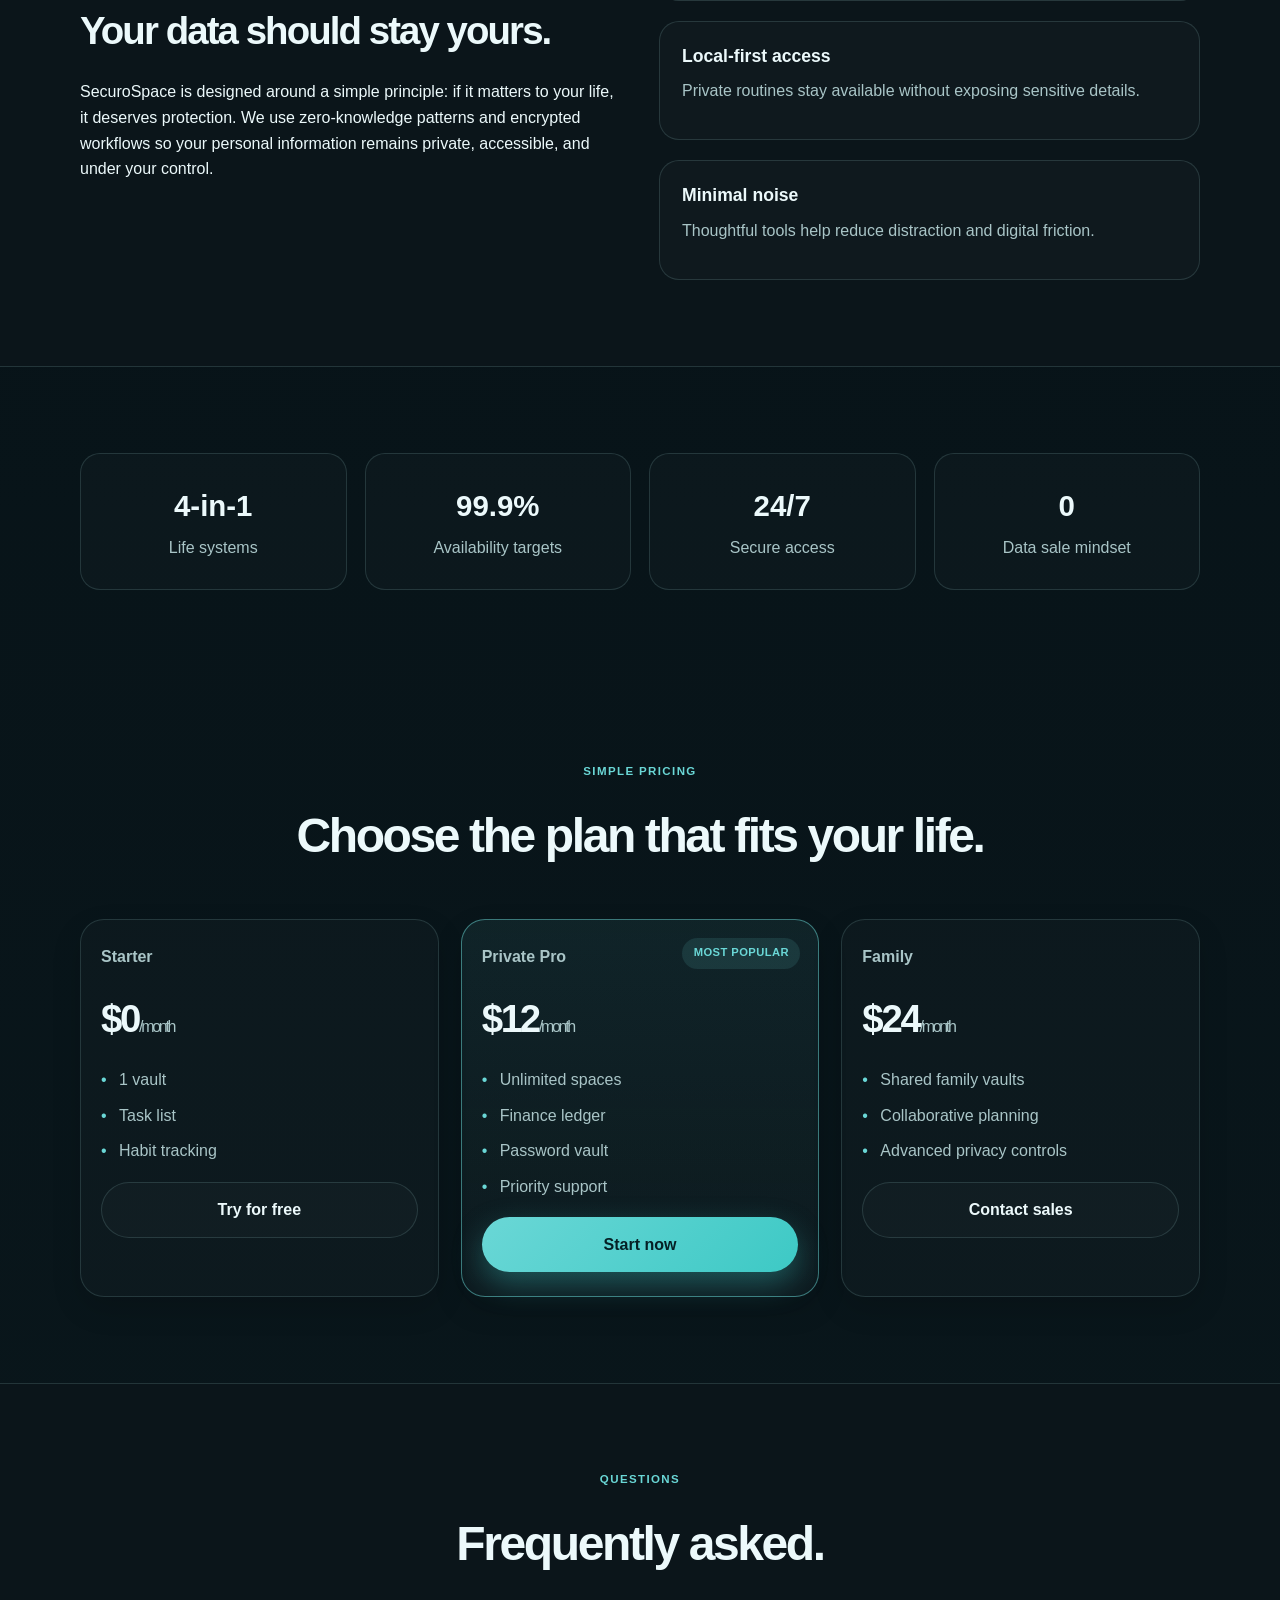
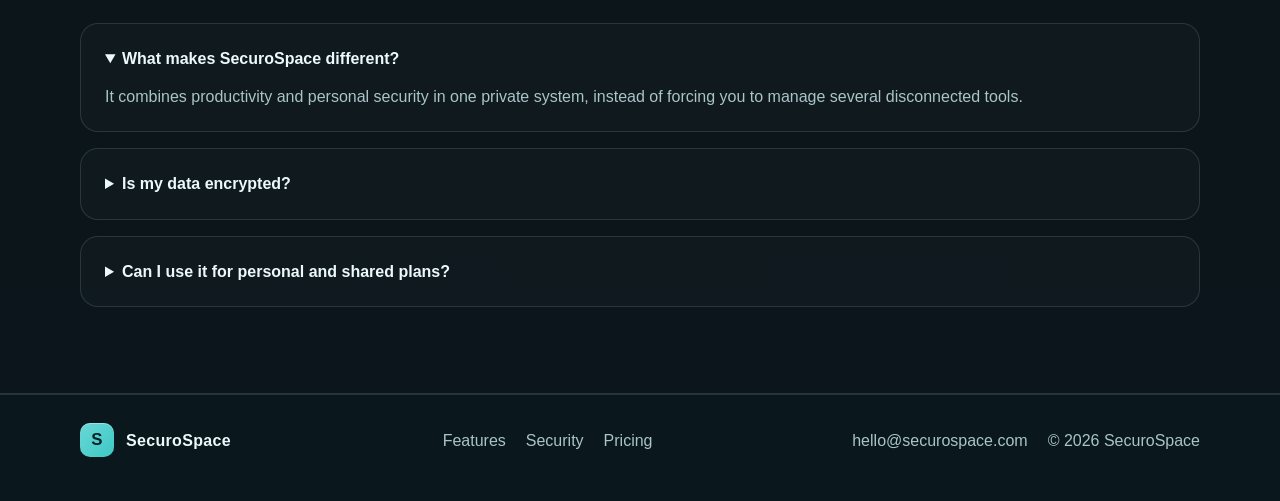
==== commit 3e15d330: "Launch SecuroSpace website" ====
--- a/index.html
+++ b/index.html
@@ -1,389 +1,324 @@
 <!DOCTYPE html>
 <html lang="en">
-<head>
-    <meta charset="UTF-8">
-    <meta name="viewport" content="width=device-width, initial-scale=1.0">
-    <title>SecuroSpace - Zero-Knowledge Daily Dashboard & Cryptographic Vault</title>
-    <link rel="stylesheet" href="style.css">
-</head>
-<body>
-
-    <!-- Cryptographic Lock / Setup Overlay -->
-    <div id="auth-overlay">
-        <!-- Setup Vault Card -->
-        <div id="setup-card" class="glass-card auth-card" style="display: none;">
-            <div class="auth-icon">
-                <svg width="32" height="32" viewBox="0 0 24 24" fill="currentColor">
-                    <path d="M12.65 10C11.83 7.67 9.61 6 7 6c-3.31 0-6 2.69-6 6s2.69 6 6 6c2.61 0 4.83-1.67 5.65-4H17v3h3v-3h2v-4H12.65zM7 14c-1.1 0-2-.9-2-2s.9-2 2-2 2 .9 2 2-.9 2-2 2z"/>
-                </svg>
-            </div>
-            <h2 class="glow-text" style="font-size: 1.8rem; font-weight: 800; margin-bottom: 0.5rem;">Initialize Vault</h2>
-            <p style="color: var(--text-secondary); font-size: 0.9rem; margin-bottom: 1.5rem;">
-                Create a master password. All local data will be encrypted client-side using PBKDF2 key derivation and AES-GCM 256-bit encryption. 
-                <span style="color: var(--color-danger); display: block; margin-top: 0.5rem; font-weight: 600;">Warning: There is no server recovery. If you lose this, your data is lost.</span>
+  <head>
+    <meta charset="UTF-8" />
+    <meta name="viewport" content="width=device-width, initial-scale=1.0" />
+    <meta
+      name="description"
+      content="SecuroSpace is a privacy-first personal vault for tasks, habits, finance, and passwords. Organize your life securely and privately."
+    />
+    <meta
+      name="keywords"
+      content="SecuroSpace, privacy-first vault, task planner, habit tracker, finance ledger, password manager, personal productivity"
+    />
+    <meta name="robots" content="index, follow" />
+    <meta name="author" content="SecuroSpace" />
+    <meta property="og:title" content="SecuroSpace | Privacy-First Life OS" />
+    <meta
+      property="og:description"
+      content="Own your routines, data, and peace of mind with a private personal vault for tasks, habits, finance, and passwords."
+    />
+    <meta property="og:type" content="website" />
+    <meta property="og:url" content="https://securospace.com/" />
+    <meta property="og:image" content="https://securospace.com/assets/favicon.svg" />
+    <meta name="twitter:card" content="summary_large_image" />
+    <meta name="twitter:title" content="SecuroSpace | Privacy-First Life OS" />
+    <meta
+      name="twitter:description"
+      content="Privacy-first personal vault for tasks, habits, finance, and passwords."
+    />
+    <link rel="canonical" href="https://securospace.com/" />
+    <title>SecuroSpace | Privacy-First Life OS</title>
+    <link rel="icon" type="image/svg+xml" href="assets/favicon.svg" />
+    <link rel="stylesheet" href="styles.css" />
+    <script type="application/ld+json">
+      {
+        "@context": "https://schema.org",
+        "@type": "WebSite",
+        "name": "SecuroSpace",
+        "url": "https://securospace.com/",
+        "description": "A privacy-first personal vault for tasks, habits, finance, and passwords.",
+        "potentialAction": {
+          "@type": "SearchAction",
+          "target": "https://securospace.com/?q={search_term_string}",
+          "query-input": "required name=search_term_string"
+        }
+      }
+    </script>
+  </head>
+  <body>
+    <header class="site-header">
+      <div class="container nav-wrap">
+        <a class="brand" href="#top" aria-label="SecuroSpace home">
+          <span class="brand-mark">S</span>
+          <span>SecuroSpace</span>
+        </a>
+
+        <nav class="nav" aria-label="Main navigation">
+          <a href="#features">Features</a>
+          <a href="#security">Security</a>
+          <a href="#pricing">Pricing</a>
+          <a href="#faq">FAQ</a>
+        </nav>
+
+        <div class="nav-actions">
+          <a class="link-button" href="#pricing">Pricing</a>
+          <a class="primary-button" href="mailto:hello@securospace.com">Book Demo</a>
+        </div>
+      </div>
+    </header>
+
+    <main id="top">
+      <section class="hero">
+        <div class="container hero-grid">
+          <div class="hero-copy">
+            <p class="eyebrow">Zero-knowledge personal vault</p>
+            <h1>Own your routines, data, and peace of mind.</h1>
+            <p class="lead">
+              SecuroSpace combines your daily tasks, habits, finances, and private notes in one
+              encrypted home for calm, organized living.
             </p>
-            <form id="setup-form" onsubmit="event.preventDefault();">
-                <div class="form-group">
-                    <label class="form-label" for="setup-password">Master Password</label>
-                    <input type="password" id="setup-password" class="input-control" placeholder="••••••••••••" required autocomplete="new-password">
-                    <div class="strength-container">
-                        <div class="strength-bar-wrapper">
-                            <div id="setup-strength-bar" class="strength-bar"></div>
-                        </div>
-                        <div class="strength-text">
-                            <span id="setup-strength-label">Entropy: 0 bits</span>
-                            <span id="setup-strength-rating">None</span>
-                        </div>
-                    </div>
+
+            <div class="cta-row">
+              <a class="primary-button" href="mailto:hello@securospace.com">Get Early Access</a>
+              <a class="secondary-button" href="#features">Explore Features</a>
+            </div>
+
+            <ul class="trust-list" aria-label="Trust indicators">
+              <li>End-to-end encrypted</li>
+              <li>Private by default</li>
+              <li>Built for focus</li>
+            </ul>
+          </div>
+
+          <div class="hero-visual" aria-label="Product overview panel">
+            <div class="dashboard-card main-card">
+              <div class="card-header">
+                <span class="dot dot-green"></span>
+                <span class="dot dot-yellow"></span>
+                <span class="dot dot-red"></span>
+              </div>
+
+              <div class="overview-grid">
+                <div class="mini-panel accent">
+                  <p>Daily Flow</p>
+                  <strong>87%</strong>
+                  <span>Focus score</span>
                 </div>
-                <div class="form-group">
-                    <label class="form-label" for="setup-confirm">Confirm Master Password</label>
-                    <input type="password" id="setup-confirm" class="input-control" placeholder="••••••••••••" required autocomplete="new-password">
+                <div class="mini-panel">
+                  <p>Habits</p>
+                  <strong>12</strong>
+                  <span>Active streaks</span>
                 </div>
-                <button type="submit" class="btn btn-primary" style="width: 100%; padding: 0.8rem;">Create Encrypted Vault</button>
-            </form>
-        </div>
-
-        <!-- Unlock Vault Card -->
-        <div id="login-card" class="glass-card auth-card" style="display: none;">
-            <div class="auth-icon locked">
-                <svg width="32" height="32" viewBox="0 0 24 24" fill="currentColor">
-                    <path d="M18 8h-1V6c0-2.76-2.24-5-5-5S7 3.24 7 6v2H6c-1.1 0-2 .9-2 2v10c0 1.1.9 2 2 2h12c1.1 0 2-.9 2-2V10c0-1.1-.9-2-2-2zm-6 9c-1.1 0-2-.9-2-2s.9-2 2-2 2 .9 2 2-.9 2-2 2zm3.1-9H8.9V6c0-1.71 1.39-3.1 3.1-3.1 1.71 0 3.1 1.39 3.1 3.1v2z"/>
-                </svg>
-            </div>
-            <h2 class="glow-text" style="font-size: 1.8rem; font-weight: 800; margin-bottom: 0.5rem;">Vault Locked</h2>
-            <p style="color: var(--text-secondary); font-size: 0.9rem; margin-bottom: 1.5rem;">
-                Enter your Master Password to decrypt your planner, budget, and credentials.
+                <div class="mini-panel wide">
+                  <p>Finance</p>
+                  <strong>$2,430</strong>
+                  <span>Net savings this month</span>
+                </div>
+              </div>
+
+              <div class="chart-bars" aria-hidden="true">
+                <span style="height: 38%"></span>
+                <span style="height: 52%"></span>
+                <span style="height: 44%"></span>
+                <span style="height: 76%"></span>
+                <span style="height: 68%"></span>
+                <span style="height: 92%"></span>
+                <span style="height: 82%"></span>
+              </div>
+            </div>
+          </div>
+        </div>
+      </section>
+
+      <section class="logos-section">
+        <div class="container logos-wrap">
+          <span>Trusted by privacy-first professionals</span>
+          <div class="logo-row">
+            <span>Northstar</span>
+            <span>Signal</span>
+            <span>Haven</span>
+            <span>Forma</span>
+            <span>Quietly</span>
+          </div>
+        </div>
+      </section>
+
+      <section id="features" class="section">
+        <div class="container">
+          <div class="section-heading">
+            <p class="eyebrow">Everything in one secure place</p>
+            <h2>Built to support the life you actually live.</h2>
+          </div>
+
+          <div class="feature-grid">
+            <article class="feature-card">
+              <div class="icon">✓</div>
+              <h3>Task Planner</h3>
+              <p>Organize priorities, capture notes, and stay focused without overwhelm.</p>
+            </article>
+            <article class="feature-card">
+              <div class="icon">◎</div>
+              <h3>Habit Tracker</h3>
+              <p>Turn daily momentum into consistency with private streak insights.</p>
+            </article>
+            <article class="feature-card">
+              <div class="icon">$</div>
+              <h3>Finance Ledger</h3>
+              <p>Track spending, savings, and money habits with calm, clear visibility.</p>
+            </article>
+            <article class="feature-card">
+              <div class="icon">🔒</div>
+              <h3>Password Vault</h3>
+              <p>Store your credentials in a secure, encrypted vault that keeps control local.</p>
+            </article>
+          </div>
+        </div>
+      </section>
+
+      <section id="security" class="section alt-section">
+        <div class="container split-layout">
+          <div>
+            <p class="eyebrow">Privacy by design</p>
+            <h2>Your data should stay yours.</h2>
+            <p>
+              SecuroSpace is designed around a simple principle: if it matters to your life, it
+              deserves protection. We use zero-knowledge patterns and encrypted workflows so your
+              personal information remains private, accessible, and under your control.
             </p>
-            <form id="login-form" onsubmit="event.preventDefault();">
-                <div class="form-group">
-                    <input type="password" id="login-password" class="input-control" placeholder="Master Password" required autocomplete="current-password">
-                </div>
-                <button type="submit" class="btn btn-primary" style="width: 100%; padding: 0.8rem; margin-bottom: 1rem;">Unlock Space</button>
-                <button type="button" id="btn-emergency-reset" class="btn btn-danger" style="width: 100%; font-size: 0.8rem; padding: 0.5rem;">Factory Reset (Wipe Data)</button>
-            </form>
-        </div>
-    </div>
-
-    <!-- Toast Notifications -->
-    <div id="toast-container"></div>
-
-    <!-- Main Dashboard Container -->
-    <div id="app-container">
-        <header>
-            <div class="logo">
-                <svg width="24" height="24" viewBox="0 0 24 24">
-                    <path d="M12 2L2 22h20L12 2zm0 3.99L19.53 19H4.47L12 5.99zM13 16h-2v2h2v-2zm0-6h-2v4h2v-4z"/>
-                </svg>
-                <span>SECUROSPACE</span>
-            </div>
-
-            <nav class="nav-tabs">
-                <button class="nav-tab active" data-target="view-planner">
-                    <svg width="16" height="16" viewBox="0 0 24 24" fill="currentColor"><path d="M19 3h-4.18C14.4 1.84 13.3 1 12 1s-2.4.84-2.82 2H5c-1.1 0-2 .9-2 2v14c0 1.1.9 2 2 2h14c1.1 0 2-.9 2-2V5c0-1.1-.9-2-2-2zm-7 0c.55 0 1 .45 1 1s-.45 1-1 1-1-.45-1-1 .45-1 1-1zm2 14H7v-2h7v2zm3-4H7v-2h10v2zm0-4H7V7h10v2z"/></svg>
-                    Daily Planner
-                </button>
-                <button class="nav-tab" data-target="view-finances">
-                    <svg width="16" height="16" viewBox="0 0 24 24" fill="currentColor"><path d="M21 18v1c0 1.1-.9 2-2 2H5c-1.11 0-2-.9-2-2V5c0-1.1.89-2 2-2h14c1.1 0 2 .9 2 2v1h-9c-1.11 0-2 .9-2 2v8c0 1.1.89 2 2 2h9zm-9-2h10V8H12v8zm4-2.5c-.83 0-1.5-.67-1.5-1.5s.67-1.5 1.5-1.5 1.5.67 1.5 1.5-.67 1.5-1.5 1.5z"/></svg>
-                    Finances
-                </button>
-                <button class="nav-tab" data-target="view-vault">
-                    <svg width="16" height="16" viewBox="0 0 24 24" fill="currentColor"><path d="M18 8h-1V6c0-2.76-2.24-5-5-5S7 3.24 7 6v2H6c-1.1 0-2 .9-2 2v10c0 1.1.9 2 2 2h12c1.1 0 2-.9 2-2V10c0-1.1-.9-2-2-2zM9 6c0-1.66 1.34-3 3-3s3 1.34 3 3v2H9V6zm9 14H6V10h12v10zm-6-3c1.1 0 2-.9 2-2s-.9-2-2-2-2 .9-2 2 .9 2 2 2z"/></svg>
-                    Secure Vault
-                </button>
-                <button class="nav-tab" data-target="view-security">
-                    <svg width="16" height="16" viewBox="0 0 24 24" fill="currentColor"><path d="M12 1L3 5v6c0 5.55 3.84 10.74 9 12 5.16-1.26 9-6.45 9-12V5l-9-4zm0 10.99h7c-.53 4.12-3.28 7.79-7 8.94V12H5V6.3l7-3.11v8.8z"/></svg>
-                    Security Diagnostics
-                </button>
-            </nav>
-
-            <div class="header-actions">
-                <span id="auto-lock-indicator" style="font-size: 0.8rem; color: var(--text-secondary); font-family: var(--font-mono);">
-                    Auto-Lock: 5:00
-                </span>
-                <button id="btn-lock" class="btn btn-danger btn-icon" title="Lock Session">
-                    <svg width="18" height="18" viewBox="0 0 24 24" fill="none" stroke="currentColor" stroke-width="2.5" stroke-linecap="round" stroke-linejoin="round">
-                        <rect x="3" y="11" width="18" height="11" rx="2" ry="2"></rect>
-                        <path d="M7 11V7a5 5 0 0 1 10 0v4"></path>
-                    </svg>
-                </button>
-            </div>
-        </header>
-
-        <main>
-            <!-- 1. DAILY PLANNER SECTION -->
-            <section id="view-planner" class="view-section active">
-                <div class="grid-3-col">
-                    <div class="planner-stat-card">
-                        <div id="stat-tasks-total" class="planner-stat-val">0</div>
-                        <div class="planner-stat-lbl">Tasks Total</div>
-                    </div>
-                    <div class="planner-stat-card">
-                        <div id="stat-tasks-done" class="planner-stat-val" style="color: var(--color-success);">0</div>
-                        <div class="planner-stat-lbl">Tasks Completed</div>
-                    </div>
-                    <div class="planner-stat-card">
-                        <div id="stat-habits-active" class="planner-stat-val" style="color: var(--color-warning);">0</div>
-                        <div class="planner-stat-lbl">Habit Streaks Active</div>
-                    </div>
-                </div>
-
-                <div class="dashboard-grid">
-                    <!-- Tasks Module -->
-                    <div class="glass-card">
-                        <div class="card-title">
-                            <span>Interactive Task Planner</span>
-                            <span class="mono" style="font-size: 0.8rem; color: var(--color-success); font-weight: 500;">AES-256 Encrypted</span>
-                        </div>
-                        
-                        <form id="task-form" onsubmit="event.preventDefault();" style="display: flex; gap: 0.75rem; margin-bottom: 1.5rem;">
-                            <input type="text" id="task-input" class="input-control" placeholder="Add a new high-priority daily task..." required>
-                            <button type="submit" class="btn btn-primary" style="white-space: nowrap;">Add Task</button>
-                        </form>
-
-                        <ul id="todo-list" class="todo-list">
-                            <!-- Injected dynamically -->
-                        </ul>
-                    </div>
-
-                    <!-- Habits Tracker Module -->
-                    <div class="glass-card">
-                        <div class="card-title">
-                            <span>Habit Tracker</span>
-                        </div>
-
-                        <form id="habit-form" onsubmit="event.preventDefault();" style="display: flex; gap: 0.5rem; margin-bottom: 1.5rem;">
-                            <input type="text" id="habit-input" class="input-control" placeholder="New habit (e.g. Meditate)" required>
-                            <button type="submit" class="btn btn-icon btn-primary" title="Add Habit">
-                                <svg width="20" height="20" viewBox="0 0 24 24" fill="currentColor">
-                                    <path d="M19 13h-6v6h-2v-6H5v-2h6V5h2v6h6v2z"/>
-                                </svg>
-                            </button>
-                        </form>
-
-                        <ul id="habit-list" class="habit-list">
-                            <!-- Injected dynamically -->
-                        </ul>
-                    </div>
-                </div>
-            </section>
-
-            <!-- 2. FINANCES SECTION -->
-            <section id="view-finances" class="view-section">
-                <div class="finance-stats">
-                    <div class="finance-stat-card">
-                        <div class="finance-stat-title">Remaining Net Cashflow</div>
-                        <div id="finance-total" class="finance-stat-number" style="color: #fff;">$0.00</div>
-                    </div>
-                    <div class="finance-stat-card">
-                        <div class="finance-stat-title">Monthly Income</div>
-                        <div id="finance-income" class="finance-stat-number income">+$0.00</div>
-                    </div>
-                    <div class="finance-stat-card">
-                        <div class="finance-stat-title">Monthly Expenses</div>
-                        <div id="finance-expense" class="finance-stat-number expense">-$0.00</div>
-                    </div>
-                </div>
-
-                <div class="dashboard-grid">
-                    <!-- Graph View -->
-                    <div class="glass-card">
-                        <div class="card-title">Daily Financial Trend Chart</div>
-                        <div id="expense-chart" class="finance-chart-container">
-                            <!-- Dynamic bar chart elements rendered as SVGs/HTML bars -->
-                        </div>
-                    </div>
-
-                    <!-- Ledger / Register Entry -->
-                    <div class="glass-card">
-                        <div class="card-title">Add Transaction</div>
-                        <form id="finance-form" onsubmit="event.preventDefault();">
-                            <div class="form-group">
-                                <label class="form-label" for="finance-desc">Description</label>
-                                <input type="text" id="finance-desc" class="input-control" placeholder="Groceries, Client Payment, etc." required>
-                            </div>
-                            <div class="form-group">
-                                <label class="form-label" for="finance-amount">Amount ($)</label>
-                                <input type="number" id="finance-amount" step="0.01" class="input-control" placeholder="0.00" required>
-                            </div>
-                            <div class="form-group">
-                                <label class="form-label">Type</label>
-                                <div style="display: flex; gap: 1rem; margin-top: 0.25rem;">
-                                    <label style="display: flex; align-items: center; gap: 0.5rem; cursor: pointer;">
-                                        <input type="radio" name="finance-type" value="income" checked style="accent-color: var(--color-success);"> Income
-                                    </label>
-                                    <label style="display: flex; align-items: center; gap: 0.5rem; cursor: pointer;">
-                                        <input type="radio" name="finance-type" value="expense" style="accent-color: var(--color-danger);"> Expense
-                                    </label>
-                                </div>
-                            </div>
-                            <button type="submit" class="btn btn-primary" style="width: 100%;">Record Encrypted Entry</button>
-                        </form>
-                    </div>
-                </div>
-
-                <!-- Ledger list card -->
-                <div class="glass-card" style="margin-top: 1.5rem;">
-                    <div class="card-title">Secure Ledger Register</div>
-                    <ul id="transaction-list" class="transaction-list">
-                        <!-- Injected dynamically -->
-                    </ul>
-                </div>
-            </section>
-
-            <!-- 3. SECURE VAULT SECTION -->
-            <section id="view-vault" class="view-section">
-                <div class="vault-controls">
-                    <button class="btn btn-primary" id="btn-new-vault-item">
-                        <svg width="16" height="16" viewBox="0 0 24 24" fill="currentColor"><path d="M19 13h-6v6h-2v-6H5v-2h6V5h2v6h6v2z"/></svg>
-                        Secure Credential / Note
-                    </button>
-                    <div style="flex: 1;"></div>
-                    <div style="display: flex; gap: 0.5rem;">
-                        <button class="btn vault-filter-btn active" data-filter="all">All</button>
-                        <button class="btn vault-filter-btn" data-filter="credential">Credentials</button>
-                        <button class="btn vault-filter-btn" data-filter="note">Secret Notes</button>
-                    </div>
-                </div>
-
-                <div id="vault-grid" class="vault-grid">
-                    <!-- Dynamic Vault Cards -->
-                </div>
-            </section>
-
-            <!-- 4. SECURITY DIAGNOSTICS & SETTINGS SECTION -->
-            <section id="view-security" class="view-section">
-                <div class="grid-2-col">
-                    <!-- Gauge dashboard -->
-                    <div class="glass-card security-metrics">
-                        <div class="metric-gauge">
-                            <h3 style="font-size: 0.95rem; font-weight: 700; color: var(--text-secondary); margin-bottom: 1rem;">Vault Health Index</h3>
-                            <div class="gauge-circle-container">
-                                <svg class="gauge-svg" width="140" height="140" viewBox="0 0 140 140">
-                                    <circle class="gauge-bg" cx="70" cy="70" r="60"></circle>
-                                    <circle id="security-score-gauge" class="gauge-fill" cx="70" cy="70" r="60"></circle>
-                                </svg>
-                                <div id="security-score-val" class="gauge-val">100%</div>
-                            </div>
-                            <p id="security-score-desc" style="font-size: 0.8rem; text-align: center; color: var(--text-secondary); margin-top: 1rem;">
-                                Excellent security. Master key is strong, database is fully sealed.
-                            </p>
-                        </div>
-
-                        <div class="metric-gauge">
-                            <h3 style="font-size: 0.95rem; font-weight: 700; color: var(--text-secondary); margin-bottom: 1rem;">Local Storage Load</h3>
-                            <div class="gauge-circle-container">
-                                <svg class="gauge-svg" width="140" height="140" viewBox="0 0 140 140">
-                                    <circle class="gauge-bg" cx="70" cy="70" r="60"></circle>
-                                    <circle id="storage-load-gauge" class="gauge-fill" cx="70" cy="70" r="60" style="stroke: var(--color-success);"></circle>
-                                </svg>
-                                <div id="storage-load-val" class="gauge-val">0.1%</div>
-                            </div>
-                            <p style="font-size: 0.8rem; text-align: center; color: var(--text-secondary); margin-top: 1rem;">
-                                Browser local capacity remaining.
-                            </p>
-                        </div>
-                    </div>
-
-                    <!-- Cryptographic event logs -->
-                    <div class="glass-card">
-                        <div class="card-title">Real-Time Crypto Console</div>
-                        <ul id="security-log" class="security-log">
-                            <!-- Dynamic log records -->
-                        </ul>
-                    </div>
-                </div>
-
-                <div class="grid-2-col" style="margin-top: 1.5rem;">
-                    <!-- Backup and restore panel -->
-                    <div class="glass-card">
-                        <div class="card-title">Encrypted Data Portability</div>
-                        <p style="color: var(--text-secondary); font-size: 0.85rem; margin-bottom: 1.25rem;">
-                            Since data resides locally on this machine, you should export an encrypted backup file to avoid data loss. The exported file stays encrypted with your Master Password.
-                        </p>
-                        <div style="display: flex; gap: 1rem;">
-                            <button id="btn-export" class="btn btn-success" style="flex: 1;">
-                                <svg width="16" height="16" viewBox="0 0 24 24" fill="currentColor"><path d="M19.35 10.04C18.67 6.59 15.64 4 12 4 9.11 4 6.6 5.64 5.35 8.04 2.34 8.36 0 10.91 0 14c0 3.31 2.69 6 6 6h13c2.76 0 5-2.24 5-5 0-2.64-2.05-4.78-4.65-4.96zM17 13l-5 5-5-5h3V9h4v4h3z"/></svg>
-                                Export Vault JSON
-                            </button>
-                            <button id="btn-import-trigger" class="btn btn-primary" style="flex: 1;">
-                                <svg width="16" height="16" viewBox="0 0 24 24" fill="currentColor"><path d="M19.35 10.04C18.67 6.59 15.64 4 12 4 9.11 4 6.6 5.64 5.35 8.04 2.34 8.36 0 10.91 0 14c0 3.31 2.69 6 6 6h13c2.76 0 5-2.24 5-5 0-2.64-2.05-4.78-4.65-4.96zM14 13v-4h-4v4H7l5 5 5-5h-3z"/></svg>
-                                Import Vault JSON
-                            </button>
-                            <input type="file" id="import-file" style="display: none;" accept=".json">
-                        </div>
-                    </div>
-
-                    <!-- Master password change and wipe system -->
-                    <div class="glass-card">
-                        <div class="card-title" style="color: var(--color-danger);">Security Core Destruct</div>
-                        <p style="color: var(--text-secondary); font-size: 0.85rem; margin-bottom: 1.25rem;">
-                            Instantly purge the local decrypted cache, keys, planner records, budget items, and credentials. This action is immediate and absolute.
-                        </p>
-                        <button id="btn-purge-all" class="btn btn-danger" style="width: 100%;">
-                            <svg width="16" height="16" viewBox="0 0 24 24" fill="currentColor"><path d="M6 19c0 1.1.9 2 2 2h8c1.1 0 2-.9 2-2V7H6v12zM19 4h-3.5l-1-1h-5l-1 1H5v2h14V4z"/></svg>
-                            Purge and Wipe Local Databases
-                        </button>
-                    </div>
-                </div>
-            </section>
-        </main>
-    </div>
-
-    <!-- Modals: Add Vault Item -->
-    <div id="modal-add-vault" class="modal-backdrop">
-        <div class="modal-card">
-            <div class="modal-header">
-                <h3 id="vault-modal-title" style="color: #fff; font-weight: 700; font-size: 1.2rem;">Add SafeVault Record</h3>
-                <button class="btn btn-icon modal-close-btn" style="border: none; background: transparent;">
-                    <svg width="24" height="24" viewBox="0 0 24 24" fill="currentColor"><path d="M19 6.41L17.59 5 12 10.59 6.41 5 5 6.41 10.59 12 5 17.59 6.41 19 12 13.41 17.59 19 19 17.59 13.41 12z"/></svg>
-                </button>
-            </div>
-            <form id="vault-item-form" onsubmit="event.preventDefault();">
-                <div class="form-group">
-                    <label class="form-label" for="vault-item-type">Item Category</label>
-                    <select id="vault-item-type" class="input-control" style="background-color: var(--bg-surface-opaque);">
-                        <option value="credential">Login Credential</option>
-                        <option value="note">Secret Note / Document</option>
-                    </select>
-                </div>
-                <div class="form-group">
-                    <label class="form-label" for="vault-item-name">Title / Label</label>
-                    <input type="text" id="vault-item-name" class="input-control" placeholder="e.g. Personal Email, WiFi Password" required>
-                </div>
-                
-                <!-- Fields toggle based on selection -->
-                <div id="vault-fields-credential">
-                    <div class="form-group">
-                        <label class="form-label" for="vault-item-user">Username / Identifier</label>
-                        <input type="text" id="vault-item-user" class="input-control" placeholder="e.g. affan@gmail.com">
-                    </div>
-                    <div class="form-group">
-                        <div style="display: flex; justify-content: space-between; align-items: center;">
-                            <label class="form-label" for="vault-item-pass">Secret Password</label>
-                            <a href="#" id="btn-generate-pass" style="font-size: 0.75rem; color: var(--color-primary); text-decoration: none; font-weight: 600;">Generate Strong Password</a>
-                        </div>
-                        <input type="text" id="vault-item-pass" class="input-control" placeholder="Password value">
-                    </div>
-                </div>
-
-                <div id="vault-fields-note" style="display: none;">
-                    <div class="form-group">
-                        <label class="form-label" for="vault-item-note">Sensitive Content</label>
-                        <textarea id="vault-item-note" class="input-control" rows="4" placeholder="Enter private details, recovery codes, personal thoughts..." style="resize: vertical;"></textarea>
-                    </div>
-                </div>
-
-                <div class="modal-footer">
-                    <button type="button" class="btn modal-close-btn">Cancel</button>
-                    <button type="submit" class="btn btn-primary">Encrypt and Save</button>
-                </div>
-            </form>
-        </div>
-    </div>
-
-    <!-- External cryptographic algorithms script followed by primary controller -->
-    <script src="crypto-helper.js"></script>
-    <script src="app.js"></script>
-</body>
+          </div>
+
+          <div class="security-points">
+            <div>
+              <strong>Zero-knowledge architecture</strong>
+              <p>Information is encrypted before it leaves your control.</p>
+            </div>
+            <div>
+              <strong>Local-first access</strong>
+              <p>Private routines stay available without exposing sensitive details.</p>
+            </div>
+            <div>
+              <strong>Minimal noise</strong>
+              <p>Thoughtful tools help reduce distraction and digital friction.</p>
+            </div>
+          </div>
+        </div>
+      </section>
+
+      <section class="section stats-section">
+        <div class="container stats-grid">
+          <div>
+            <strong>4-in-1</strong>
+            <span>Life systems</span>
+          </div>
+          <div>
+            <strong>99.9%</strong>
+            <span>Availability targets</span>
+          </div>
+          <div>
+            <strong>24/7</strong>
+            <span>Secure access</span>
+          </div>
+          <div>
+            <strong>0</strong>
+            <span>Data sale mindset</span>
+          </div>
+        </div>
+      </section>
+
+      <section id="pricing" class="section">
+        <div class="container">
+          <div class="section-heading">
+            <p class="eyebrow">Simple pricing</p>
+            <h2>Choose the plan that fits your life.</h2>
+          </div>
+
+          <div class="pricing-grid">
+            <article class="price-card">
+              <p class="plan-name">Starter</p>
+              <div class="price">$0<span>/month</span></div>
+              <ul>
+                <li>1 vault</li>
+                <li>Task list</li>
+                <li>Habit tracking</li>
+              </ul>
+              <a href="mailto:hello@securospace.com" class="secondary-button">Try for free</a>
+            </article>
+
+            <article class="price-card featured">
+              <div class="badge">Most popular</div>
+              <p class="plan-name">Private Pro</p>
+              <div class="price">$12<span>/month</span></div>
+              <ul>
+                <li>Unlimited spaces</li>
+                <li>Finance ledger</li>
+                <li>Password vault</li>
+                <li>Priority support</li>
+              </ul>
+              <a href="mailto:hello@securospace.com" class="primary-button">Start now</a>
+            </article>
+
+            <article class="price-card">
+              <p class="plan-name">Family</p>
+              <div class="price">$24<span>/month</span></div>
+              <ul>
+                <li>Shared family vaults</li>
+                <li>Collaborative planning</li>
+                <li>Advanced privacy controls</li>
+              </ul>
+              <a href="mailto:hello@securospace.com" class="secondary-button">Contact sales</a>
+            </article>
+          </div>
+        </div>
+      </section>
+
+      <section id="faq" class="section alt-section faq-section">
+        <div class="container">
+          <div class="section-heading narrow">
+            <p class="eyebrow">Questions</p>
+            <h2>Frequently asked.</h2>
+          </div>
+
+          <div class="faq-list">
+            <details open>
+              <summary>What makes SecuroSpace different?</summary>
+              <p>It combines productivity and personal security in one private system, instead of forcing you to manage several disconnected tools.</p>
+            </details>
+            <details>
+              <summary>Is my data encrypted?</summary>
+              <p>Yes. SecuroSpace is designed around encrypted storage and privacy-first architecture to keep your information protected.</p>
+            </details>
+            <details>
+              <summary>Can I use it for personal and shared plans?</summary>
+              <p>Absolutely. Whether you want a solo dashboard or a shared family vault, the workspace scales to your needs.</p>
+            </details>
+          </div>
+        </div>
+      </section>
+    </main>
+
+    <footer class="site-footer">
+      <div class="container footer-wrap">
+        <div>
+          <a class="brand footer-brand" href="#top">
+            <span class="brand-mark">S</span>
+            <span>SecuroSpace</span>
+          </a>
+        </div>
+
+        <div class="footer-links">
+          <a href="#features">Features</a>
+          <a href="#security">Security</a>
+          <a href="#pricing">Pricing</a>
+        </div>
+
+        <div class="footer-meta">
+          <a href="mailto:hello@securospace.com">hello@securospace.com</a>
+          <span>© <span id="year"></span> SecuroSpace</span>
+        </div>
+      </div>
+    </footer>
+
+    <script src="script.js"></script>
+  </body>
 </html>
--- a/styles.css
+++ b/styles.css
@@ -0,0 +1,614 @@
+:root {
+  --bg: #07151a;
+  --bg-soft: #0d1f24;
+  --panel: rgba(14, 30, 36, 0.82);
+  --panel-strong: #12272d;
+  --line: rgba(160, 216, 219, 0.16);
+  --text: #ecf9fb;
+  --muted: #a9c5c7;
+  --accent: #6ad7d6;
+  --accent-strong: #3dc9c5;
+  --accent-soft: rgba(106, 215, 214, 0.16);
+  --highlight: #f0c97a;
+  --shadow: 0 20px 50px rgba(2, 18, 21, 0.45);
+}
+
+* {
+  box-sizing: border-box;
+}
+
+html {
+  scroll-behavior: smooth;
+}
+
+body {
+  margin: 0;
+  font-family: Inter, "Segoe UI", sans-serif;
+  background:
+    radial-gradient(circle at top left, rgba(61, 201, 197, 0.16), transparent 30%),
+    linear-gradient(180deg, #051015 0%, #0a171c 100%);
+  color: var(--text);
+  line-height: 1.6;
+}
+
+a {
+  color: inherit;
+  text-decoration: none;
+}
+
+img {
+  max-width: 100%;
+  display: block;
+}
+
+.container {
+  width: min(1120px, calc(100% - 32px));
+  margin: 0 auto;
+}
+
+.site-header {
+  position: sticky;
+  top: 0;
+  z-index: 10;
+  backdrop-filter: blur(16px);
+  background: rgba(6, 17, 21, 0.7);
+  border-bottom: 1px solid var(--line);
+}
+
+.nav-wrap {
+  display: flex;
+  align-items: center;
+  justify-content: space-between;
+  min-height: 78px;
+  gap: 24px;
+}
+
+.brand {
+  display: inline-flex;
+  align-items: center;
+  gap: 12px;
+  font-weight: 700;
+  letter-spacing: 0.02em;
+}
+
+.brand-mark {
+  width: 34px;
+  height: 34px;
+  display: inline-flex;
+  align-items: center;
+  justify-content: center;
+  border-radius: 10px;
+  background: linear-gradient(135deg, var(--accent), var(--accent-strong));
+  color: #062228;
+  font-size: 1.05rem;
+  font-weight: 800;
+  box-shadow: inset 0 1px 0 rgba(255, 255, 255, 0.35);
+}
+
+.nav,
+.nav-actions,
+.footer-links,
+.footer-meta {
+  display: flex;
+  align-items: center;
+  gap: 20px;
+}
+
+.nav a,
+.footer-links a,
+.footer-meta a,
+.footer-meta span {
+  color: var(--muted);
+  transition: color 0.2s ease;
+}
+
+.nav a:hover,
+.footer-links a:hover,
+.footer-meta a:hover {
+  color: var(--text);
+}
+
+.primary-button,
+.secondary-button,
+.link-button {
+  display: inline-flex;
+  align-items: center;
+  justify-content: center;
+  padding: 0.9rem 1.45rem;
+  border-radius: 999px;
+  font-weight: 600;
+  transition: transform 0.2s ease, box-shadow 0.2s ease;
+}
+
+.primary-button {
+  background: linear-gradient(135deg, var(--accent), var(--accent-strong));
+  color: #052025;
+  box-shadow: 0 12px 30px rgba(61, 201, 197, 0.35);
+}
+
+.secondary-button {
+  border: 1px solid var(--line);
+  background: rgba(255, 255, 255, 0.02);
+  color: var(--text);
+}
+
+.link-button {
+  color: var(--muted);
+}
+
+.primary-button:hover,
+.secondary-button:hover,
+.link-button:hover {
+  transform: translateY(-1px);
+}
+
+.hero {
+  padding: 88px 0 40px;
+}
+
+.hero-grid {
+  display: grid;
+  grid-template-columns: 1.08fr 0.92fr;
+  align-items: center;
+  gap: 48px;
+}
+
+.eyebrow {
+  margin: 0 0 18px;
+  color: var(--accent);
+  letter-spacing: 0.12em;
+  text-transform: uppercase;
+  font-size: 0.72rem;
+  font-weight: 700;
+}
+
+h1,
+h2,
+h3,
+p {
+  margin-top: 0;
+}
+
+h1 {
+  margin-bottom: 18px;
+  font-size: clamp(2.7rem, 5vw, 5rem);
+  line-height: 1.04;
+  letter-spacing: -0.06em;
+}
+
+.lead {
+  max-width: 610px;
+  color: var(--muted);
+  font-size: 1.08rem;
+}
+
+.cta-row {
+  display: flex;
+  flex-wrap: wrap;
+  gap: 16px;
+  margin: 30px 0 26px;
+}
+
+.trust-list {
+  list-style: none;
+  display: flex;
+  flex-wrap: wrap;
+  gap: 16px 24px;
+  padding: 0;
+  margin: 0;
+  color: var(--muted);
+  font-size: 0.96rem;
+}
+
+.trust-list li {
+  position: relative;
+  padding-left: 18px;
+}
+
+.trust-list li::before {
+  content: "";
+  position: absolute;
+  left: 0;
+  top: 10px;
+  width: 8px;
+  height: 8px;
+  border-radius: 50%;
+  background: var(--accent);
+  box-shadow: 0 0 18px rgba(106, 215, 214, 0.85);
+}
+
+.hero-visual {
+  display: flex;
+  justify-content: center;
+}
+
+.dashboard-card {
+  width: min(100%, 560px);
+  padding: 18px;
+  border-radius: 28px;
+  border: 1px solid var(--line);
+  background: linear-gradient(180deg, rgba(15, 31, 36, 0.94), rgba(10, 20, 23, 0.9));
+  box-shadow: var(--shadow);
+}
+
+.card-header {
+  display: flex;
+  gap: 8px;
+  padding: 6px 8px 18px;
+}
+
+.dot {
+  width: 12px;
+  height: 12px;
+  border-radius: 50%;
+  display: inline-block;
+}
+
+.dot-green { background: #58d68d; }
+.dot-yellow { background: #f0c97a; }
+.dot-red { background: #ec6a68; }
+
+.overview-grid {
+  display: grid;
+  grid-template-columns: 1fr 1fr;
+  gap: 16px;
+}
+
+.mini-panel {
+  padding: 18px 16px;
+  border-radius: 18px;
+  background: rgba(255, 255, 255, 0.03);
+  border: 1px solid var(--line);
+}
+
+.mini-panel.accent {
+  background: linear-gradient(135deg, rgba(106, 215, 214, 0.18), rgba(61, 201, 197, 0.06));
+}
+
+.mini-panel.wide {
+  grid-column: 1 / -1;
+}
+
+.mini-panel p,
+.mini-panel span {
+  margin: 0;
+  color: var(--muted);
+}
+
+.mini-panel strong {
+  display: block;
+  margin: 10px 0 4px;
+  font-size: clamp(1.5rem, 2vw, 2.2rem);
+  line-height: 1.1;
+}
+
+.chart-bars {
+  display: flex;
+  align-items: end;
+  gap: 12px;
+  height: 164px;
+  margin-top: 20px;
+  padding: 18px 12px 12px;
+  border-radius: 18px;
+  background: rgba(255, 255, 255, 0.02);
+  border: 1px solid var(--line);
+}
+
+.chart-bars span {
+  flex: 1;
+  min-width: 18px;
+  border-radius: 10px 10px 0 0;
+  background: linear-gradient(180deg, var(--accent), #7fd3d2);
+  box-shadow: 0 8px 22px rgba(61, 201, 197, 0.28);
+}
+
+.logos-section {
+  border-top: 1px solid var(--line);
+  border-bottom: 1px solid var(--line);
+  background: rgba(255, 255, 255, 0.015);
+  color: var(--muted);
+}
+
+.logos-wrap {
+  display: flex;
+  align-items: center;
+  justify-content: space-between;
+  gap: 22px;
+  padding: 22px 0;
+}
+
+.logo-row {
+  display: flex;
+  flex-wrap: wrap;
+  gap: 20px;
+  text-transform: uppercase;
+  letter-spacing: 0.12em;
+  font-size: 0.72rem;
+}
+
+.section {
+  padding: 86px 0;
+}
+
+.alt-section {
+  background: rgba(12, 22, 27, 0.76);
+  border-top: 1px solid var(--line);
+  border-bottom: 1px solid var(--line);
+}
+
+.section-heading {
+  text-align: center;
+  margin-bottom: 44px;
+}
+
+.section-heading h2 {
+  margin-bottom: 0;
+  font-size: clamp(2rem, 4vw, 3rem);
+  letter-spacing: -0.05em;
+}
+
+.section-heading.narrow {
+  max-width: 740px;
+  margin: 0 auto 40px;
+}
+
+.feature-grid {
+  display: grid;
+  grid-template-columns: repeat(4, minmax(0, 1fr));
+  gap: 22px;
+}
+
+.feature-card,
+.price-card {
+  border: 1px solid var(--line);
+  background: rgba(255, 255, 255, 0.02);
+  border-radius: 24px;
+  padding: 24px 20px;
+  box-shadow: 0 12px 30px rgba(0, 0, 0, 0.14);
+}
+
+.feature-card .icon {
+  width: 48px;
+  height: 48px;
+  border-radius: 14px;
+  display: inline-flex;
+  align-items: center;
+  justify-content: center;
+  background: var(--accent-soft);
+  color: var(--accent);
+  font-weight: 700;
+  font-size: 1.2rem;
+}
+
+.feature-card h3 {
+  margin-top: 18px;
+  margin-bottom: 10px;
+  font-size: 1.2rem;
+}
+
+.feature-card p,
+.security-points p,
+.price-card li,
+.faq-list p {
+  color: var(--muted);
+}
+
+.split-layout {
+  display: grid;
+  grid-template-columns: 1fr 1fr;
+  gap: 38px;
+  align-items: center;
+}
+
+.split-layout h2 {
+  margin-bottom: 18px;
+  font-size: clamp(2rem, 3vw, 3rem);
+  letter-spacing: -0.05em;
+}
+
+.security-points {
+  display: grid;
+  gap: 20px;
+}
+
+.security-points > div {
+  padding: 20px 22px;
+  border-radius: 20px;
+  border: 1px solid var(--line);
+  background: rgba(255, 255, 255, 0.02);
+}
+
+.security-points strong {
+  display: block;
+  margin-bottom: 8px;
+  font-size: 1.1rem;
+}
+
+.stats-grid {
+  display: grid;
+  grid-template-columns: repeat(4, minmax(0, 1fr));
+  gap: 18px;
+}
+
+.stats-grid > div {
+  padding: 28px 18px;
+  text-align: center;
+  border-radius: 20px;
+  border: 1px solid var(--line);
+  background: rgba(255, 255, 255, 0.02);
+}
+
+.stats-grid strong {
+  display: block;
+  font-size: clamp(1.6rem, 2.3vw, 2.5rem);
+  margin-bottom: 6px;
+}
+
+.stats-grid span {
+  color: var(--muted);
+}
+
+.pricing-grid {
+  display: grid;
+  grid-template-columns: repeat(3, minmax(0, 1fr));
+  gap: 22px;
+}
+
+.price-card {
+  position: relative;
+  display: flex;
+  flex-direction: column;
+  gap: 18px;
+}
+
+.price-card.featured {
+  border-color: rgba(106, 215, 214, 0.5);
+  background: linear-gradient(180deg, rgba(106, 215, 214, 0.08), rgba(255, 255, 255, 0.02));
+}
+
+.badge {
+  position: absolute;
+  right: 18px;
+  top: 18px;
+  padding: 0.4rem 0.7rem;
+  border-radius: 999px;
+  background: rgba(106, 215, 214, 0.12);
+  color: var(--accent);
+  font-size: 0.7rem;
+  font-weight: 700;
+  letter-spacing: 0.04em;
+  text-transform: uppercase;
+}
+
+.plan-name {
+  margin-bottom: 0;
+  font-weight: 600;
+  color: var(--muted);
+}
+
+.price {
+  font-size: clamp(2.2rem, 3vw, 3rem);
+  font-weight: 800;
+  letter-spacing: -0.06em;
+}
+
+.price span {
+  font-size: 1rem;
+  color: var(--muted);
+  font-weight: 500;
+}
+
+.price-card ul {
+  list-style: none;
+  padding: 0;
+  margin: 0;
+  display: grid;
+  gap: 10px;
+}
+
+.price-card li {
+  position: relative;
+  padding-left: 18px;
+}
+
+.price-card li::before {
+  content: "•";
+  position: absolute;
+  left: 0;
+  color: var(--accent);
+}
+
+.faq-list {
+  display: grid;
+  gap: 16px;
+}
+
+.faq-list details {
+  padding: 22px 24px;
+  border-radius: 18px;
+  border: 1px solid var(--line);
+  background: rgba(255, 255, 255, 0.02);
+}
+
+.faq-list summary {
+  cursor: pointer;
+  font-weight: 600;
+}
+
+.faq-list p {
+  margin-top: 12px;
+  margin-bottom: 0;
+}
+
+.site-footer {
+  border-top: 1px solid var(--line);
+  padding: 28px 0 44px;
+}
+
+.footer-wrap {
+  display: flex;
+  align-items: center;
+  justify-content: space-between;
+  gap: 24px;
+  flex-wrap: wrap;
+}
+
+.footer-brand {
+  margin-right: 12px;
+}
+
+.footer-meta {
+  justify-content: flex-end;
+  flex-wrap: wrap;
+}
+
+@media (max-width: 900px) {
+  .hero-grid,
+  .split-layout,
+  .feature-grid,
+  .pricing-grid,
+  .stats-grid {
+    grid-template-columns: 1fr 1fr;
+  }
+
+  .hero-grid {
+    grid-template-columns: 1fr;
+  }
+
+  .nav {
+    display: none;
+  }
+}
+
+@media (max-width: 640px) {
+  .hero {
+    padding-top: 64px;
+  }
+
+  .feature-grid,
+  .pricing-grid,
+  .stats-grid,
+  .split-layout {
+    grid-template-columns: 1fr;
+  }
+
+  .nav-actions {
+    display: none;
+  }
+
+  .logos-wrap,
+  .footer-wrap {
+    flex-direction: column;
+    align-items: flex-start;
+  }
+
+  .cta-row {
+    flex-direction: column;
+    align-items: stretch;
+  }
+
+  .primary-button,
+  .secondary-button {
+    width: 100%;
+  }
+}
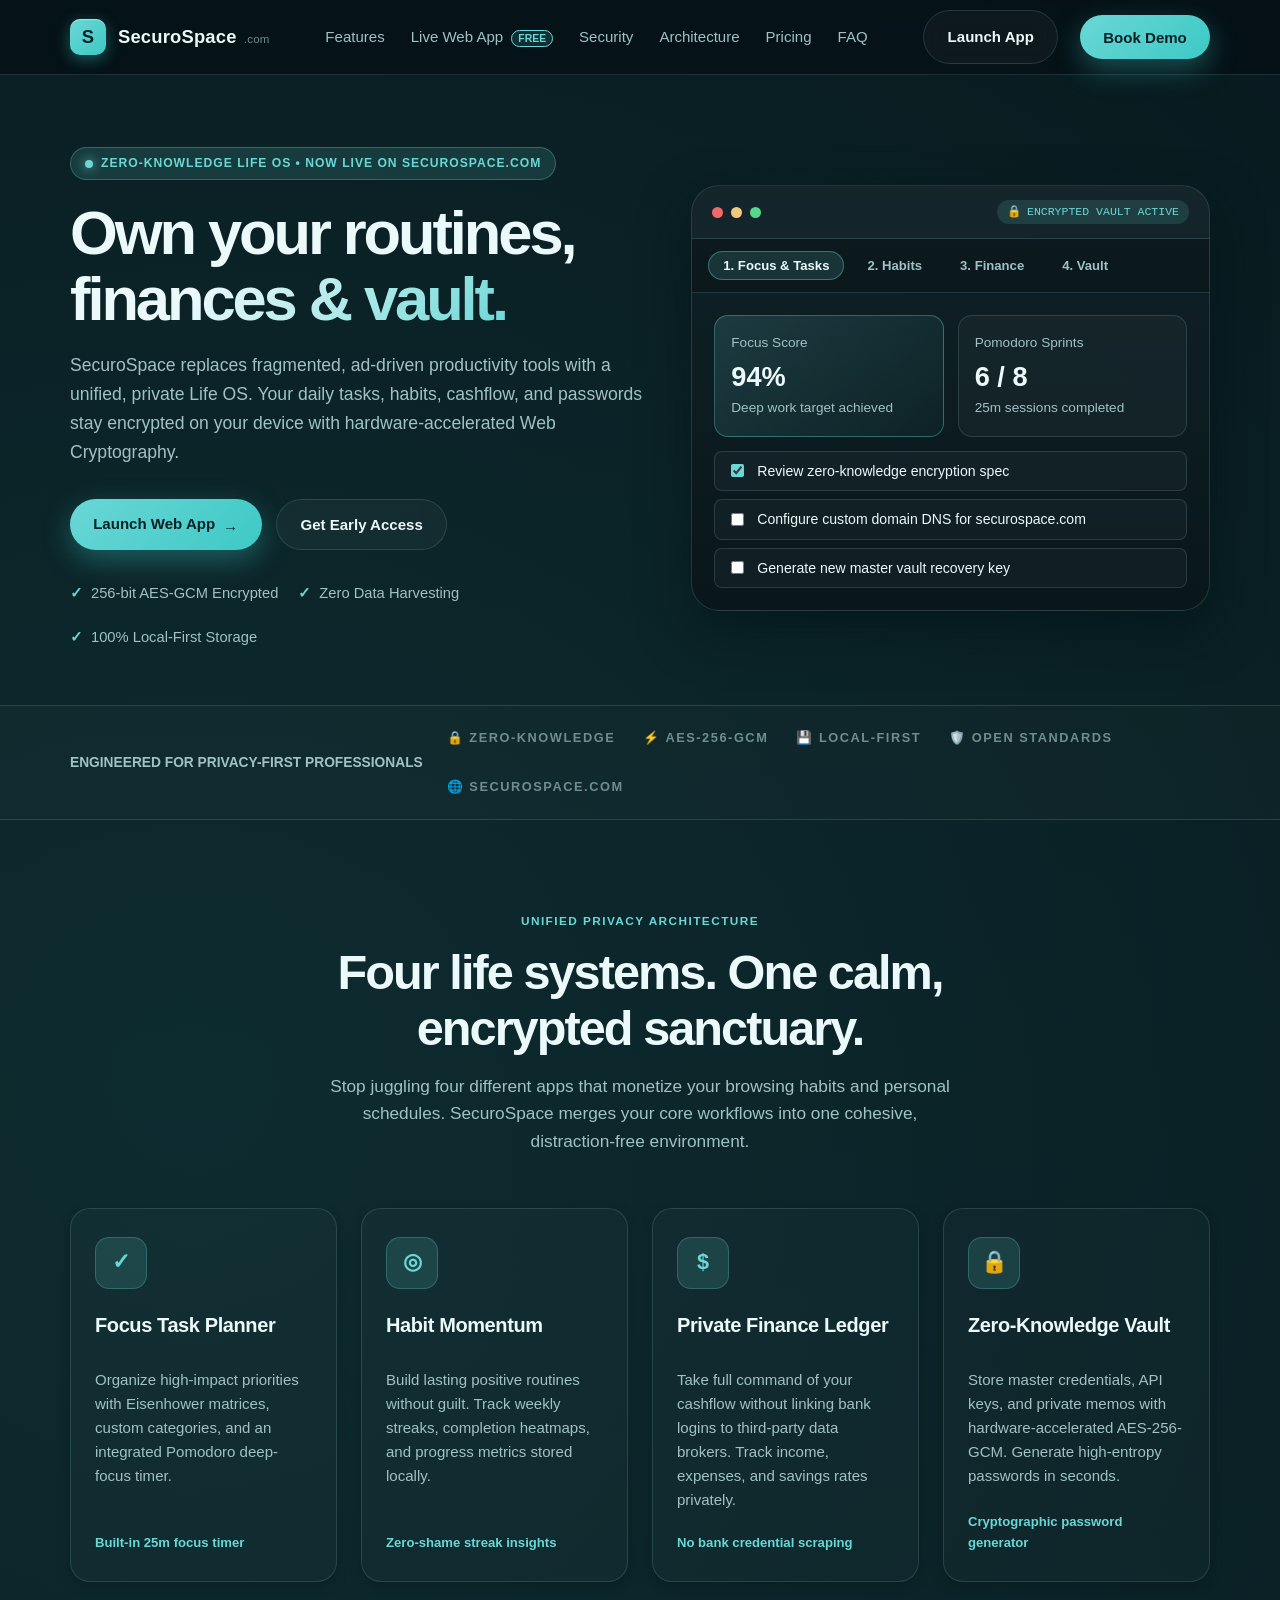
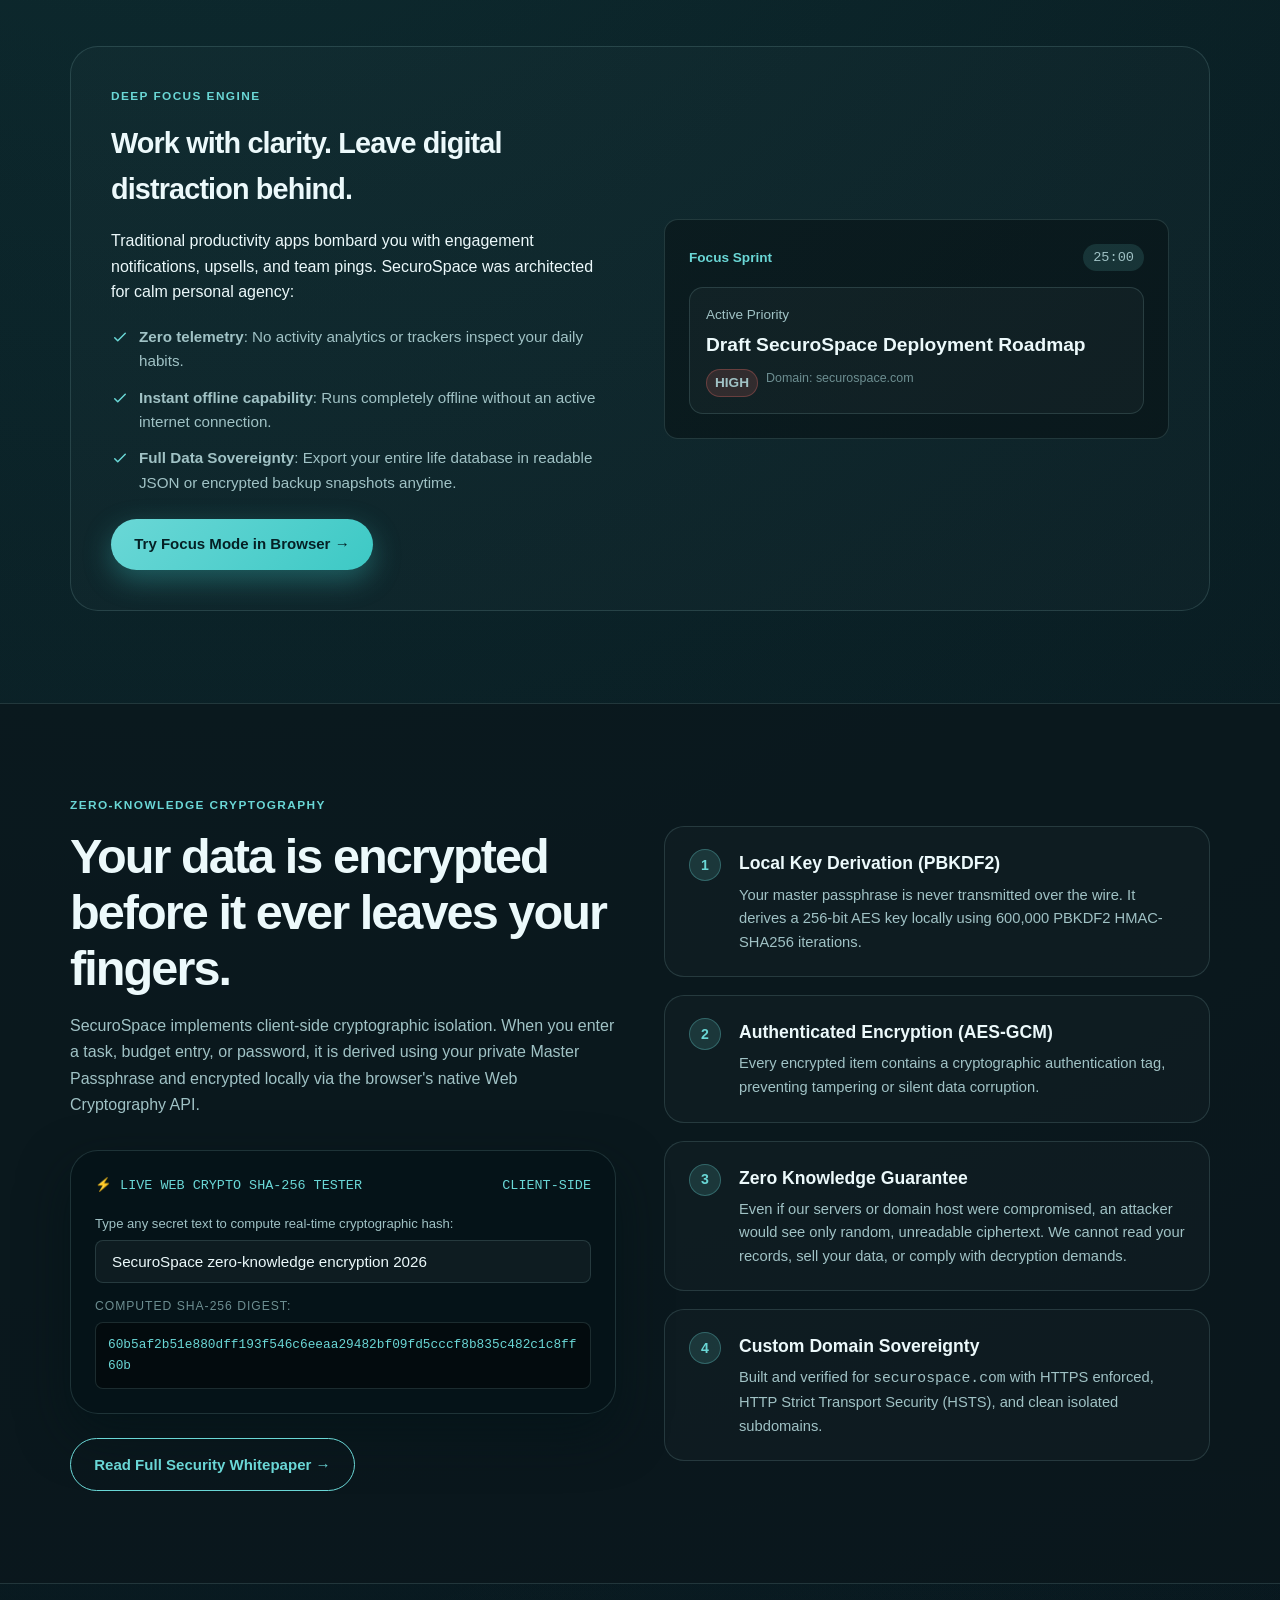
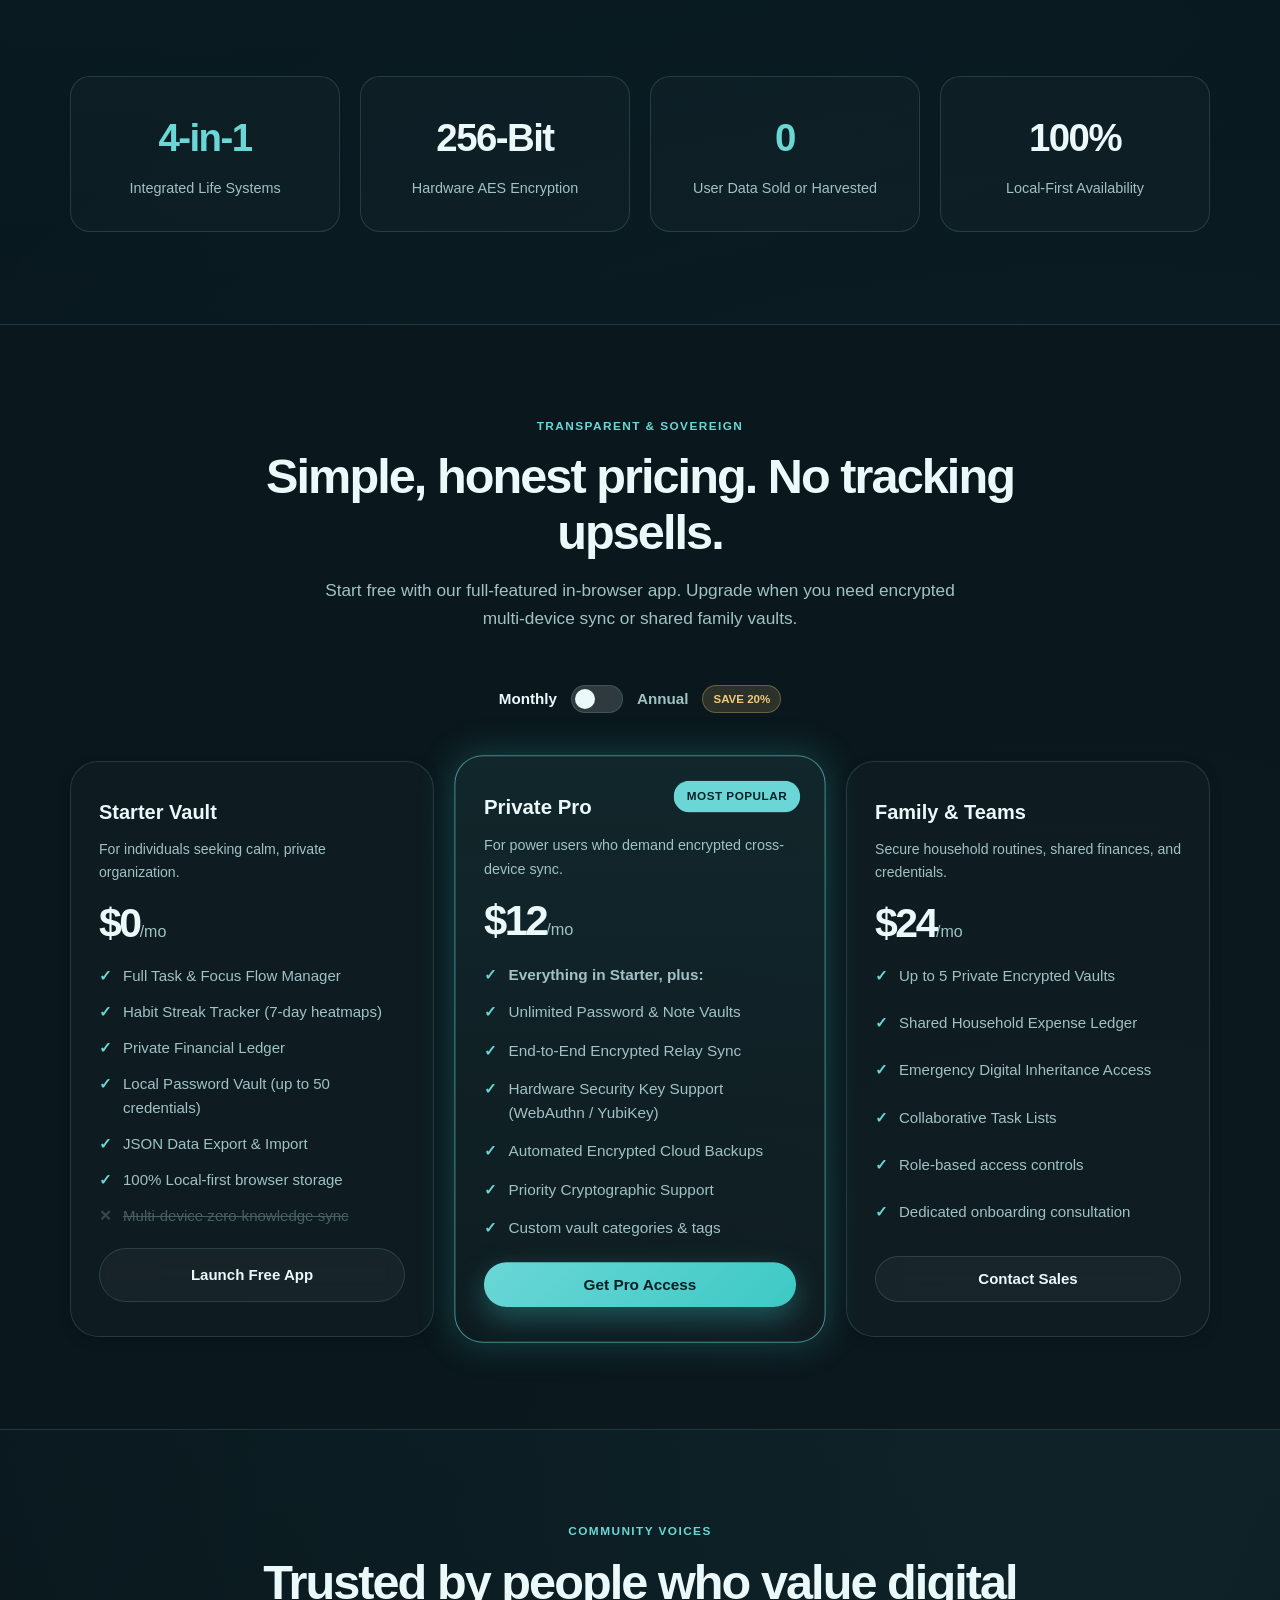
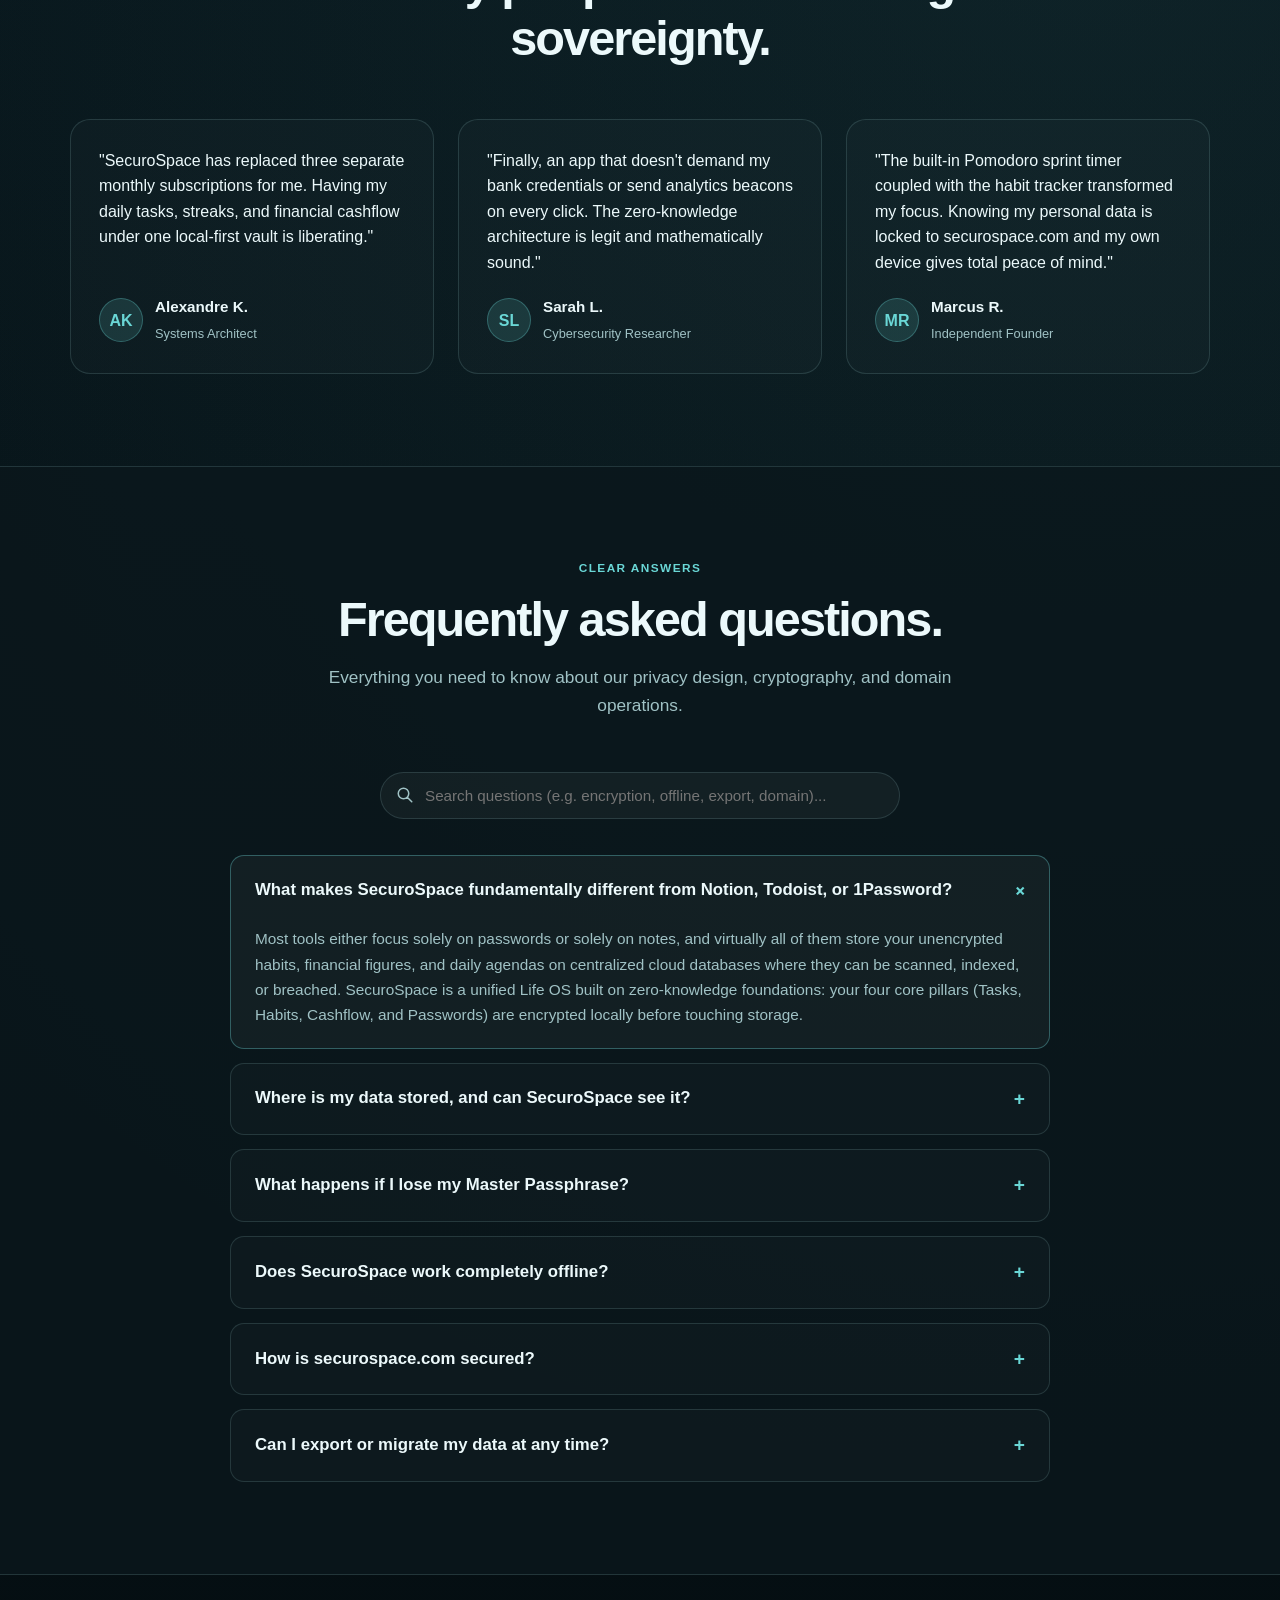
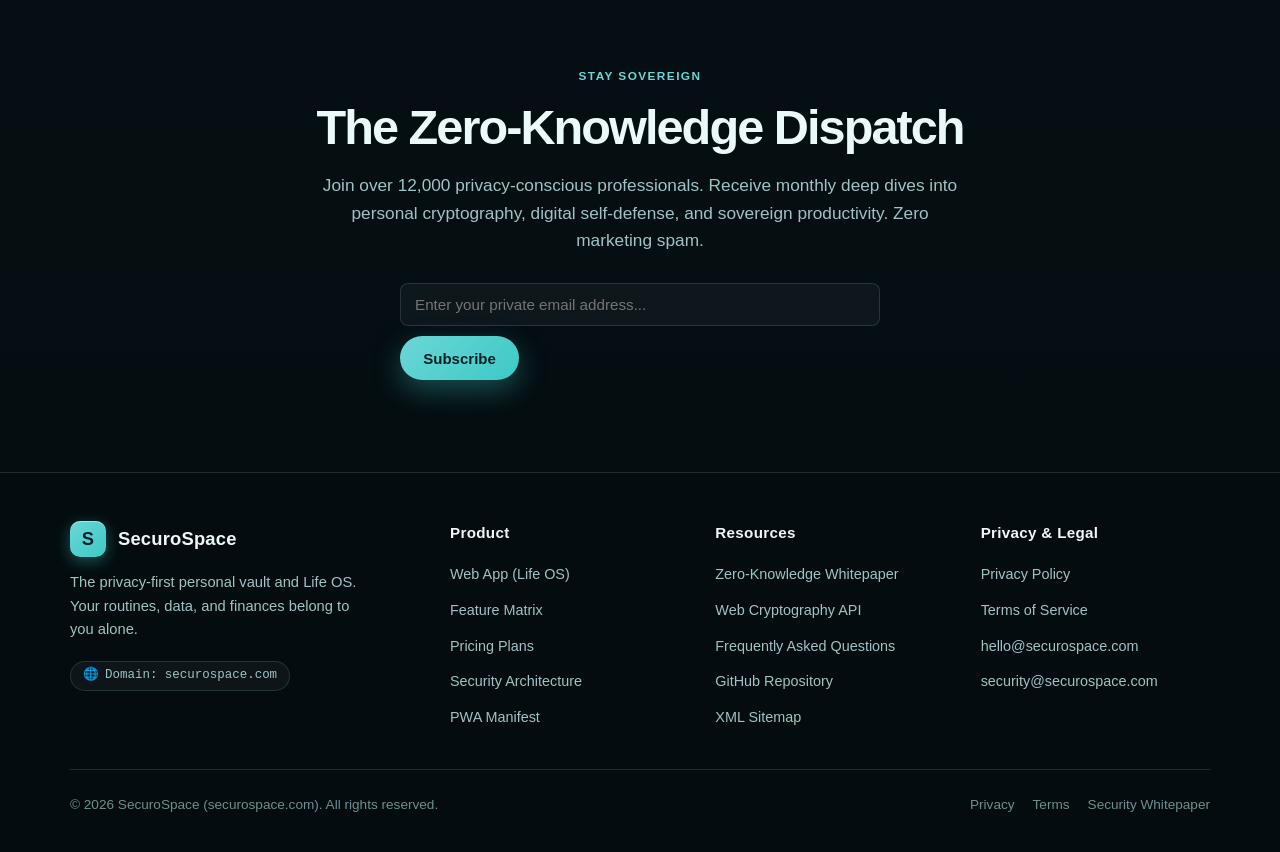
==== commit 8b2619c8: "feat: build complete website and in-browser Life OS for securospace.com" ====
--- a/index.html
+++ b/index.html
@@ -5,319 +5,907 @@
     <meta name="viewport" content="width=device-width, initial-scale=1.0" />
     <meta
       name="description"
-      content="SecuroSpace is a privacy-first personal vault for tasks, habits, finance, and passwords. Organize your life securely and privately."
+      content="SecuroSpace is a privacy-first personal vault and Life OS for tasks, habits, finance, and passwords. Zero-knowledge encryption on securospace.com."
     />
     <meta
       name="keywords"
-      content="SecuroSpace, privacy-first vault, task planner, habit tracker, finance ledger, password manager, personal productivity"
+      content="SecuroSpace, securospace.com, privacy-first vault, task planner, habit tracker, finance ledger, password manager, zero knowledge, life OS, personal productivity"
     />
     <meta name="robots" content="index, follow" />
     <meta name="author" content="SecuroSpace" />
-    <meta property="og:title" content="SecuroSpace | Privacy-First Life OS" />
+    <meta name="theme-color" content="#07151a" />
+    <link rel="manifest" href="manifest.json" />
+
+    <!-- Open Graph / Facebook / LinkedIn -->
+    <meta property="og:type" content="website" />
+    <meta property="og:url" content="https://securospace.com/" />
+    <meta property="og:title" content="SecuroSpace | Privacy-First Life OS &amp; Encrypted Vault" />
     <meta
       property="og:description"
-      content="Own your routines, data, and peace of mind with a private personal vault for tasks, habits, finance, and passwords."
+      content="Own your routines, finances, and passwords in one calm, encrypted home. Zero-knowledge privacy on securospace.com."
     />
-    <meta property="og:type" content="website" />
-    <meta property="og:url" content="https://securospace.com/" />
-    <meta property="og:image" content="https://securospace.com/assets/favicon.svg" />
+    <meta property="og:image" content="https://securospace.com/assets/og-preview.svg" />
+    <meta property="og:image:width" content="1200" />
+    <meta property="og:image:height" content="630" />
+
+    <!-- Twitter -->
     <meta name="twitter:card" content="summary_large_image" />
-    <meta name="twitter:title" content="SecuroSpace | Privacy-First Life OS" />
+    <meta name="twitter:url" content="https://securospace.com/" />
+    <meta name="twitter:title" content="SecuroSpace | Privacy-First Life OS &amp; Encrypted Vault" />
     <meta
       name="twitter:description"
-      content="Privacy-first personal vault for tasks, habits, finance, and passwords."
+      content="Own your routines, finances, and passwords in one calm, encrypted home on securospace.com."
     />
+    <meta name="twitter:image" content="https://securospace.com/assets/og-preview.svg" />
+
     <link rel="canonical" href="https://securospace.com/" />
-    <title>SecuroSpace | Privacy-First Life OS</title>
+    <title>SecuroSpace | Privacy-First Life OS &amp; Encrypted Vault</title>
     <link rel="icon" type="image/svg+xml" href="assets/favicon.svg" />
     <link rel="stylesheet" href="styles.css" />
+
+    <!-- Structured Data (JSON-LD) -->
     <script type="application/ld+json">
       {
         "@context": "https://schema.org",
-        "@type": "WebSite",
-        "name": "SecuroSpace",
-        "url": "https://securospace.com/",
-        "description": "A privacy-first personal vault for tasks, habits, finance, and passwords.",
-        "potentialAction": {
-          "@type": "SearchAction",
-          "target": "https://securospace.com/?q={search_term_string}",
-          "query-input": "required name=search_term_string"
-        }
+        "@graph": [
+          {
+            "@type": "WebSite",
+            "@id": "https://securospace.com/#website",
+            "url": "https://securospace.com/",
+            "name": "SecuroSpace",
+            "description": "Zero-knowledge personal vault and Life OS for tasks, habits, finance, and passwords.",
+            "publisher": {
+              "@type": "Organization",
+              "name": "SecuroSpace",
+              "url": "https://securospace.com/"
+            }
+          },
+          {
+            "@type": "SoftwareApplication",
+            "name": "SecuroSpace Life OS",
+            "operatingSystem": "Web, iOS, Android, macOS, Windows, Linux",
+            "applicationCategory": "ProductivityApplication, SecurityApplication",
+            "offers": {
+              "@type": "Offer",
+              "price": "0",
+              "priceCurrency": "USD"
+            },
+            "description": "Unified privacy-first task planner, habit streak tracker, financial ledger, and zero-knowledge encrypted password vault."
+          }
+        ]
       }
     </script>
   </head>
   <body>
+    <!-- Site Header -->
     <header class="site-header">
       <div class="container nav-wrap">
-        <a class="brand" href="#top" aria-label="SecuroSpace home">
+        <a class="brand" href="/" aria-label="SecuroSpace home">
           <span class="brand-mark">S</span>
-          <span>SecuroSpace</span>
+          <span>SecuroSpace <span class="brand-domain">.com</span></span>
         </a>
 
         <nav class="nav" aria-label="Main navigation">
           <a href="#features">Features</a>
+          <a href="app.html">Live Web App <span class="nav-badge">Free</span></a>
           <a href="#security">Security</a>
+          <a href="security.html">Architecture</a>
           <a href="#pricing">Pricing</a>
           <a href="#faq">FAQ</a>
         </nav>
 
         <div class="nav-actions">
-          <a class="link-button" href="#pricing">Pricing</a>
-          <a class="primary-button" href="mailto:hello@securospace.com">Book Demo</a>
+          <a class="secondary-button" href="app.html">Launch App</a>
+          <button class="primary-button open-demo-modal" data-intent="early-access">Book Demo</button>
+        </div>
+
+        <!-- Mobile Hamburger Button -->
+        <button class="mobile-toggle" id="mobileToggle" aria-label="Toggle navigation menu" aria-expanded="false">
+          <svg fill="none" stroke="currentColor" stroke-width="2" viewBox="0 0 24 24">
+            <path stroke-linecap="round" stroke-linejoin="round" d="M4 6h16M4 12h16M4 18h16" />
+          </svg>
+        </button>
+      </div>
+
+      <!-- Mobile Menu Drawer -->
+      <div class="mobile-drawer" id="mobileDrawer">
+        <a href="#features">Features <span>→</span></a>
+        <a href="app.html">Launch Web App <span class="nav-badge">Free Live</span></a>
+        <a href="#security">Security Overview <span>→</span></a>
+        <a href="security.html">Technical Whitepaper <span>→</span></a>
+        <a href="#pricing">Pricing Plans <span>→</span></a>
+        <a href="#faq">FAQ <span>→</span></a>
+        <a href="privacy.html">Privacy Policy <span>→</span></a>
+        <a href="terms.html">Terms of Service <span>→</span></a>
+        <div class="mobile-drawer-actions">
+          <a href="app.html" class="primary-button" style="text-align: center; justify-content: center;">Open Life OS App</a>
+          <button class="secondary-button open-demo-modal" data-intent="early-access" style="width: 100%;">Book Private Demo</button>
         </div>
       </div>
     </header>
 
     <main id="top">
+      <!-- Hero Section -->
       <section class="hero">
         <div class="container hero-grid">
           <div class="hero-copy">
-            <p class="eyebrow">Zero-knowledge personal vault</p>
-            <h1>Own your routines, data, and peace of mind.</h1>
+            <div class="eyebrow-badge">
+              <span class="pulse-dot"></span>
+              <span>ZERO-KNOWLEDGE LIFE OS • NOW LIVE ON SECUROSPACE.COM</span>
+            </div>
+            <h1>
+              Own your routines, <br />
+              <span class="gradient-text">finances &amp; vault.</span>
+            </h1>
             <p class="lead">
-              SecuroSpace combines your daily tasks, habits, finances, and private notes in one
-              encrypted home for calm, organized living.
+              SecuroSpace replaces fragmented, ad-driven productivity tools with a unified, private Life OS.
+              Your daily tasks, habits, cashflow, and passwords stay encrypted on your device with
+              hardware-accelerated Web Cryptography.
             </p>
 
             <div class="cta-row">
-              <a class="primary-button" href="mailto:hello@securospace.com">Get Early Access</a>
-              <a class="secondary-button" href="#features">Explore Features</a>
-            </div>
-
-            <ul class="trust-list" aria-label="Trust indicators">
-              <li>End-to-end encrypted</li>
-              <li>Private by default</li>
-              <li>Built for focus</li>
+              <a class="primary-button" href="app.html">
+                <span>Launch Web App</span>
+                <span class="button-icon">→</span>
+              </a>
+              <button class="secondary-button open-demo-modal" data-intent="early-access">
+                Get Early Access
+              </button>
+            </div>
+
+            <ul class="trust-list" aria-label="Key trust indicators">
+              <li><span class="trust-check">✓</span> 256-bit AES-GCM Encrypted</li>
+              <li><span class="trust-check">✓</span> Zero Data Harvesting</li>
+              <li><span class="trust-check">✓</span> 100% Local-First Storage</li>
             </ul>
           </div>
 
-          <div class="hero-visual" aria-label="Product overview panel">
-            <div class="dashboard-card main-card">
-              <div class="card-header">
-                <span class="dot dot-green"></span>
-                <span class="dot dot-yellow"></span>
-                <span class="dot dot-red"></span>
-              </div>
-
-              <div class="overview-grid">
-                <div class="mini-panel accent">
-                  <p>Daily Flow</p>
-                  <strong>87%</strong>
-                  <span>Focus score</span>
-                </div>
-                <div class="mini-panel">
-                  <p>Habits</p>
-                  <strong>12</strong>
-                  <span>Active streaks</span>
-                </div>
+          <!-- Hero Visual / Live Interactive Preview -->
+          <div class="hero-visual" aria-label="Interactive SecuroSpace preview dashboard">
+            <div class="dashboard-card">
+              <div class="card-header-bar">
+                <div class="window-dots">
+                  <span class="dot dot-red"></span>
+                  <span class="dot dot-yellow"></span>
+                  <span class="dot dot-green"></span>
+                </div>
+                <div class="card-status-pill">
+                  <span>🔒</span>
+                  <span>ENCRYPTED VAULT ACTIVE</span>
+                </div>
+              </div>
+
+              <!-- Interactive Tab Switcher -->
+              <div class="preview-tabs" role="tablist">
+                <button class="preview-tab-btn active" data-target="preview-focus" role="tab">1. Focus &amp; Tasks</button>
+                <button class="preview-tab-btn" data-target="preview-habits" role="tab">2. Habits</button>
+                <button class="preview-tab-btn" data-target="preview-finance" role="tab">3. Finance</button>
+                <button class="preview-tab-btn" data-target="preview-vault" role="tab">4. Vault</button>
+              </div>
+
+              <!-- Tab Pane 1: Focus & Tasks -->
+              <div class="preview-tab-pane active" id="preview-focus">
+                <div class="overview-grid">
+                  <div class="mini-panel accent">
+                    <p>Focus Score</p>
+                    <strong>94%</strong>
+                    <span>Deep work target achieved</span>
+                  </div>
+                  <div class="mini-panel">
+                    <p>Pomodoro Sprints</p>
+                    <strong>6 / 8</strong>
+                    <span>25m sessions completed</span>
+                  </div>
+                </div>
+
+                <div class="interactive-todo-list" style="margin-top: 14px;">
+                  <label class="todo-preview-item">
+                    <input type="checkbox" checked />
+                    <span>Review zero-knowledge encryption spec</span>
+                  </label>
+                  <label class="todo-preview-item">
+                    <input type="checkbox" />
+                    <span>Configure custom domain DNS for securospace.com</span>
+                  </label>
+                  <label class="todo-preview-item">
+                    <input type="checkbox" />
+                    <span>Generate new master vault recovery key</span>
+                  </label>
+                </div>
+              </div>
+
+              <!-- Tab Pane 2: Habits -->
+              <div class="preview-tab-pane" id="preview-habits">
                 <div class="mini-panel wide">
-                  <p>Finance</p>
-                  <strong>$2,430</strong>
-                  <span>Net savings this month</span>
-                </div>
-              </div>
-
-              <div class="chart-bars" aria-hidden="true">
-                <span style="height: 38%"></span>
-                <span style="height: 52%"></span>
-                <span style="height: 44%"></span>
-                <span style="height: 76%"></span>
-                <span style="height: 68%"></span>
-                <span style="height: 92%"></span>
-                <span style="height: 82%"></span>
+                  <p>Habit Momentum</p>
+                  <strong>18 Days 🔥</strong>
+                  <span>Consistency score across all routines</span>
+                </div>
+
+                <div style="margin-top: 12px; display: grid; gap: 8px;">
+                  <div class="habit-streak-preview">
+                    <span>Morning Deep Work</span>
+                    <div class="habit-dots">
+                      <span class="habit-dot completed" title="Day 1"></span>
+                      <span class="habit-dot completed" title="Day 2"></span>
+                      <span class="habit-dot completed" title="Day 3"></span>
+                      <span class="habit-dot completed" title="Day 4"></span>
+                      <span class="habit-dot completed" title="Day 5"></span>
+                      <span class="habit-dot completed" title="Day 6"></span>
+                      <span class="habit-dot completed" title="Day 7"></span>
+                    </div>
+                  </div>
+                  <div class="habit-streak-preview">
+                    <span>Hardware Token Verification</span>
+                    <div class="habit-dots">
+                      <span class="habit-dot completed"></span>
+                      <span class="habit-dot completed"></span>
+                      <span class="habit-dot completed"></span>
+                      <span class="habit-dot completed"></span>
+                      <span class="habit-dot"></span>
+                      <span class="habit-dot completed"></span>
+                      <span class="habit-dot completed"></span>
+                    </div>
+                  </div>
+                  <div class="habit-streak-preview">
+                    <span>Private Financial Logging</span>
+                    <div class="habit-dots">
+                      <span class="habit-dot completed"></span>
+                      <span class="habit-dot completed"></span>
+                      <span class="habit-dot completed"></span>
+                      <span class="habit-dot completed"></span>
+                      <span class="habit-dot completed"></span>
+                      <span class="habit-dot"></span>
+                      <span class="habit-dot completed"></span>
+                    </div>
+                  </div>
+                </div>
+              </div>
+
+              <!-- Tab Pane 3: Finance -->
+              <div class="preview-tab-pane" id="preview-finance">
+                <div class="mini-panel wide">
+                  <p>Net Monthly Savings</p>
+                  <strong style="color: var(--success);">+$3,850.00</strong>
+                  <span>Zero bank scraping • 100% private ledger</span>
+                </div>
+
+                <div class="chart-bars" aria-label="Visual savings chart">
+                  <span style="height: 45%" title="May"></span>
+                  <span style="height: 60%" title="Jun"></span>
+                  <span style="height: 55%" title="Jul"></span>
+                  <span style="height: 78%" title="Aug"></span>
+                  <span style="height: 70%" title="Sep"></span>
+                  <span style="height: 92%" title="Oct"></span>
+                  <span style="height: 88%" title="Nov"></span>
+                </div>
+              </div>
+
+              <!-- Tab Pane 4: Password Vault -->
+              <div class="preview-tab-pane" id="preview-vault">
+                <div class="vault-preview-card">
+                  <div class="vault-preview-row">
+                    <strong>securospace.com (Master Admin)</strong>
+                    <span style="font-size: 0.75rem; color: var(--accent);">AES-GCM</span>
+                  </div>
+                  <div class="entropy-meter">
+                    <div class="entropy-fill"></div>
+                  </div>
+                  <div style="display: flex; justify-content: space-between; font-size: 0.82rem; color: var(--muted); margin-top: 6px;">
+                    <span>Entropy: 128 bits</span>
+                    <span style="color: var(--success); font-weight: bold;">Very Strong</span>
+                  </div>
+                </div>
+                <div style="text-align: center; margin-top: 16px;">
+                  <a href="app.html" class="outline-button" style="width: 100%; font-size: 0.85rem;">
+                    Open Full Password Vault →
+                  </a>
+                </div>
               </div>
             </div>
           </div>
         </div>
       </section>
 
+      <!-- Trust Badges Section -->
       <section class="logos-section">
         <div class="container logos-wrap">
-          <span>Trusted by privacy-first professionals</span>
+          <span class="logos-title">ENGINEERED FOR PRIVACY-FIRST PROFESSIONALS</span>
           <div class="logo-row">
-            <span>Northstar</span>
-            <span>Signal</span>
-            <span>Haven</span>
-            <span>Forma</span>
-            <span>Quietly</span>
+            <span class="logo-tag">🔒 ZERO-KNOWLEDGE</span>
+            <span class="logo-tag">⚡ AES-256-GCM</span>
+            <span class="logo-tag">💾 LOCAL-FIRST</span>
+            <span class="logo-tag">🛡️ OPEN STANDARDS</span>
+            <span class="logo-tag">🌐 SECUROSPACE.COM</span>
           </div>
         </div>
       </section>
 
+      <!-- Core Features Section -->
       <section id="features" class="section">
         <div class="container">
-          <div class="section-heading">
-            <p class="eyebrow">Everything in one secure place</p>
-            <h2>Built to support the life you actually live.</h2>
+          <div class="section-heading narrow">
+            <p class="eyebrow">Unified Privacy Architecture</p>
+            <h2>Four life systems. One calm, encrypted sanctuary.</h2>
+            <p class="section-lead">
+              Stop juggling four different apps that monetize your browsing habits and personal schedules.
+              SecuroSpace merges your core workflows into one cohesive, distraction-free environment.
+            </p>
           </div>
 
           <div class="feature-grid">
             <article class="feature-card">
-              <div class="icon">✓</div>
-              <h3>Task Planner</h3>
-              <p>Organize priorities, capture notes, and stay focused without overwhelm.</p>
+              <div class="icon-wrap">✓</div>
+              <h3>Focus Task Planner</h3>
+              <p>
+                Organize high-impact priorities with Eisenhower matrices, custom categories, and an
+                integrated Pomodoro deep-focus timer.
+              </p>
+              <div class="feature-card-footer">
+                <span>Built-in 25m focus timer</span>
+              </div>
             </article>
+
             <article class="feature-card">
-              <div class="icon">◎</div>
-              <h3>Habit Tracker</h3>
-              <p>Turn daily momentum into consistency with private streak insights.</p>
+              <div class="icon-wrap">◎</div>
+              <h3>Habit Momentum</h3>
+              <p>
+                Build lasting positive routines without guilt. Track weekly streaks, completion heatmaps,
+                and progress metrics stored locally.
+              </p>
+              <div class="feature-card-footer">
+                <span>Zero-shame streak insights</span>
+              </div>
             </article>
+
             <article class="feature-card">
-              <div class="icon">$</div>
-              <h3>Finance Ledger</h3>
-              <p>Track spending, savings, and money habits with calm, clear visibility.</p>
+              <div class="icon-wrap">$</div>
+              <h3>Private Finance Ledger</h3>
+              <p>
+                Take full command of your cashflow without linking bank logins to third-party data
+                brokers. Track income, expenses, and savings rates privately.
+              </p>
+              <div class="feature-card-footer">
+                <span>No bank credential scraping</span>
+              </div>
             </article>
+
             <article class="feature-card">
-              <div class="icon">🔒</div>
-              <h3>Password Vault</h3>
-              <p>Store your credentials in a secure, encrypted vault that keeps control local.</p>
+              <div class="icon-wrap">🔒</div>
+              <h3>Zero-Knowledge Vault</h3>
+              <p>
+                Store master credentials, API keys, and private memos with hardware-accelerated AES-256-GCM.
+                Generate high-entropy passwords in seconds.
+              </p>
+              <div class="feature-card-footer">
+                <span>Cryptographic password generator</span>
+              </div>
             </article>
           </div>
+
+          <!-- Feature Spotlight: Focus & Pomodoro -->
+          <div class="split-feature-row">
+            <div class="split-copy">
+              <p class="eyebrow">Deep Focus Engine</p>
+              <h3>Work with clarity. Leave digital distraction behind.</h3>
+              <p>
+                Traditional productivity apps bombard you with engagement notifications, upsells, and team pings.
+                SecuroSpace was architected for calm personal agency:
+              </p>
+              <ul class="split-bullets">
+                <li>
+                  <svg fill="none" stroke="currentColor" stroke-width="2" viewBox="0 0 24 24"><path stroke-linecap="round" stroke-linejoin="round" d="M5 13l4 4L19 7"/></svg>
+                  <span><strong>Zero telemetry</strong>: No activity analytics or trackers inspect your daily habits.</span>
+                </li>
+                <li>
+                  <svg fill="none" stroke="currentColor" stroke-width="2" viewBox="0 0 24 24"><path stroke-linecap="round" stroke-linejoin="round" d="M5 13l4 4L19 7"/></svg>
+                  <span><strong>Instant offline capability</strong>: Runs completely offline without an active internet connection.</span>
+                </li>
+                <li>
+                  <svg fill="none" stroke="currentColor" stroke-width="2" viewBox="0 0 24 24"><path stroke-linecap="round" stroke-linejoin="round" d="M5 13l4 4L19 7"/></svg>
+                  <span><strong>Full Data Sovereignty</strong>: Export your entire life database in readable JSON or encrypted backup snapshots anytime.</span>
+                </li>
+              </ul>
+              <div style="margin-top: 24px;">
+                <a href="app.html" class="primary-button">Try Focus Mode in Browser →</a>
+              </div>
+            </div>
+
+            <div>
+              <div class="mini-panel" style="padding: 24px; background: rgba(0,0,0,0.3);">
+                <div style="display: flex; justify-content: space-between; align-items: center; margin-bottom: 16px;">
+                  <span style="font-weight: 700; color: var(--accent);">Focus Sprint</span>
+                  <span class="card-status-pill">25:00</span>
+                </div>
+                <div style="background: rgba(255,255,255,0.03); border-radius: var(--radius-md); padding: 16px; border: 1px solid var(--line);">
+                  <div style="font-size: 0.85rem; color: var(--muted);">Active Priority</div>
+                  <div style="font-size: 1.2rem; font-weight: 700; margin: 4px 0;">Draft SecuroSpace Deployment Roadmap</div>
+                  <div style="display: flex; gap: 8px; margin-top: 8px;">
+                    <span class="task-priority-tag priority-high">High</span>
+                    <span style="font-size: 0.78rem; color: var(--muted-soft);">Domain: securospace.com</span>
+                  </div>
+                </div>
+              </div>
+            </div>
+          </div>
         </div>
       </section>
 
+      <!-- Security Architecture Section -->
       <section id="security" class="section alt-section">
         <div class="container split-layout">
           <div>
-            <p class="eyebrow">Privacy by design</p>
-            <h2>Your data should stay yours.</h2>
-            <p>
-              SecuroSpace is designed around a simple principle: if it matters to your life, it
-              deserves protection. We use zero-knowledge patterns and encrypted workflows so your
-              personal information remains private, accessible, and under your control.
+            <p class="eyebrow">Zero-Knowledge Cryptography</p>
+            <h2>Your data is encrypted before it ever leaves your fingers.</h2>
+            <p class="lead" style="font-size: 1rem;">
+              SecuroSpace implements client-side cryptographic isolation. When you enter a task, budget entry,
+              or password, it is derived using your private Master Passphrase and encrypted locally via the
+              browser's native Web Cryptography API.
             </p>
+
+            <div class="crypto-demo-box" style="margin-top: 28px;">
+              <div class="box-title">
+                <span>⚡ LIVE WEB CRYPTO SHA-256 TESTER</span>
+                <span>CLIENT-SIDE</span>
+              </div>
+              <label for="cryptoLiveInput" style="display: block; font-size: 0.82rem; color: var(--muted); margin-bottom: 6px;">
+                Type any secret text to compute real-time cryptographic hash:
+              </label>
+              <input
+                type="text"
+                id="cryptoLiveInput"
+                class="crypto-input"
+                placeholder="Type a password, thought, or sensitive memo..."
+                value="SecuroSpace zero-knowledge encryption 2026"
+              />
+              <div class="crypto-output-label">Computed SHA-256 Digest:</div>
+              <div id="cryptoHashOutput" class="crypto-hash-result">Computing...</div>
+            </div>
+
+            <div style="margin-top: 24px;">
+              <a href="security.html" class="outline-button">Read Full Security Whitepaper →</a>
+            </div>
           </div>
 
           <div class="security-points">
-            <div>
-              <strong>Zero-knowledge architecture</strong>
-              <p>Information is encrypted before it leaves your control.</p>
-            </div>
-            <div>
-              <strong>Local-first access</strong>
-              <p>Private routines stay available without exposing sensitive details.</p>
-            </div>
-            <div>
-              <strong>Minimal noise</strong>
-              <p>Thoughtful tools help reduce distraction and digital friction.</p>
+            <div class="security-step-card">
+              <span class="step-num">1</span>
+              <div class="step-content">
+                <strong>Local Key Derivation (PBKDF2)</strong>
+                <p>
+                  Your master passphrase is never transmitted over the wire. It derives a 256-bit AES key
+                  locally using 600,000 PBKDF2 HMAC-SHA256 iterations.
+                </p>
+              </div>
+            </div>
+
+            <div class="security-step-card">
+              <span class="step-num">2</span>
+              <div class="step-content">
+                <strong>Authenticated Encryption (AES-GCM)</strong>
+                <p>
+                  Every encrypted item contains a cryptographic authentication tag, preventing tampering or
+                  silent data corruption.
+                </p>
+              </div>
+            </div>
+
+            <div class="security-step-card">
+              <span class="step-num">3</span>
+              <div class="step-content">
+                <strong>Zero Knowledge Guarantee</strong>
+                <p>
+                  Even if our servers or domain host were compromised, an attacker would see only random,
+                  unreadable ciphertext. We cannot read your records, sell your data, or comply with decryption demands.
+                </p>
+              </div>
+            </div>
+
+            <div class="security-step-card">
+              <span class="step-num">4</span>
+              <div class="step-content">
+                <strong>Custom Domain Sovereignty</strong>
+                <p>
+                  Built and verified for <code>securospace.com</code> with HTTPS enforced, HTTP Strict Transport
+                  Security (HSTS), and clean isolated subdomains.
+                </p>
+              </div>
             </div>
           </div>
         </div>
       </section>
 
-      <section class="section stats-section">
+      <!-- Key Metrics & Stats Section -->
+      <section class="section">
         <div class="container stats-grid">
-          <div>
-            <strong>4-in-1</strong>
-            <span>Life systems</span>
-          </div>
-          <div>
-            <strong>99.9%</strong>
-            <span>Availability targets</span>
-          </div>
-          <div>
-            <strong>24/7</strong>
-            <span>Secure access</span>
-          </div>
-          <div>
-            <strong>0</strong>
-            <span>Data sale mindset</span>
+          <div class="stats-card">
+            <strong class="accent-stat">4-in-1</strong>
+            <span>Integrated Life Systems</span>
+          </div>
+          <div class="stats-card">
+            <strong>256-Bit</strong>
+            <span>Hardware AES Encryption</span>
+          </div>
+          <div class="stats-card">
+            <strong class="accent-stat">0</strong>
+            <span>User Data Sold or Harvested</span>
+          </div>
+          <div class="stats-card">
+            <strong>100%</strong>
+            <span>Local-First Availability</span>
           </div>
         </div>
       </section>
 
-      <section id="pricing" class="section">
-        <div class="container">
-          <div class="section-heading">
-            <p class="eyebrow">Simple pricing</p>
-            <h2>Choose the plan that fits your life.</h2>
-          </div>
-
-          <div class="pricing-grid">
-            <article class="price-card">
-              <p class="plan-name">Starter</p>
-              <div class="price">$0<span>/month</span></div>
-              <ul>
-                <li>1 vault</li>
-                <li>Task list</li>
-                <li>Habit tracking</li>
-              </ul>
-              <a href="mailto:hello@securospace.com" class="secondary-button">Try for free</a>
-            </article>
-
-            <article class="price-card featured">
-              <div class="badge">Most popular</div>
-              <p class="plan-name">Private Pro</p>
-              <div class="price">$12<span>/month</span></div>
-              <ul>
-                <li>Unlimited spaces</li>
-                <li>Finance ledger</li>
-                <li>Password vault</li>
-                <li>Priority support</li>
-              </ul>
-              <a href="mailto:hello@securospace.com" class="primary-button">Start now</a>
-            </article>
-
-            <article class="price-card">
-              <p class="plan-name">Family</p>
-              <div class="price">$24<span>/month</span></div>
-              <ul>
-                <li>Shared family vaults</li>
-                <li>Collaborative planning</li>
-                <li>Advanced privacy controls</li>
-              </ul>
-              <a href="mailto:hello@securospace.com" class="secondary-button">Contact sales</a>
-            </article>
-          </div>
-        </div>
-      </section>
-
-      <section id="faq" class="section alt-section faq-section">
+      <!-- Interactive Pricing Section -->
+      <section id="pricing" class="section alt-section">
         <div class="container">
           <div class="section-heading narrow">
-            <p class="eyebrow">Questions</p>
-            <h2>Frequently asked.</h2>
+            <p class="eyebrow">Transparent &amp; Sovereign</p>
+            <h2>Simple, honest pricing. No tracking upsells.</h2>
+            <p class="section-lead">
+              Start free with our full-featured in-browser app. Upgrade when you need encrypted multi-device
+              sync or shared family vaults.
+            </p>
+          </div>
+
+          <!-- Billing Switcher -->
+          <div class="billing-switch-wrap">
+            <span class="billing-label active" id="labelMonthly">Monthly</span>
+            <label class="switch" aria-label="Toggle annual billing discount">
+              <input type="checkbox" id="billingToggle" />
+              <span class="slider"></span>
+            </label>
+            <span class="billing-label" id="labelAnnual">Annual</span>
+            <span class="discount-badge">SAVE 20%</span>
+          </div>
+
+          <div class="pricing-grid">
+            <!-- Free Starter -->
+            <article class="price-card">
+              <p class="plan-name">Starter Vault</p>
+              <p class="plan-desc">For individuals seeking calm, private organization.</p>
+              <div class="price" id="priceStarter">$0<span>/mo</span></div>
+              <ul>
+                <li>Full Task &amp; Focus Flow Manager</li>
+                <li>Habit Streak Tracker (7-day heatmaps)</li>
+                <li>Private Financial Ledger</li>
+                <li>Local Password Vault (up to 50 credentials)</li>
+                <li>JSON Data Export &amp; Import</li>
+                <li>100% Local-first browser storage</li>
+                <li class="disabled">Multi-device zero-knowledge sync</li>
+              </ul>
+              <a href="app.html" class="secondary-button" style="width: 100%;">Launch Free App</a>
+            </article>
+
+            <!-- Private Pro (Featured) -->
+            <article class="price-card featured">
+              <div class="badge">Most Popular</div>
+              <p class="plan-name">Private Pro</p>
+              <p class="plan-desc">For power users who demand encrypted cross-device sync.</p>
+              <div class="price" id="pricePro">$12<span>/mo</span></div>
+              <ul>
+                <li><strong>Everything in Starter, plus:</strong></li>
+                <li>Unlimited Password &amp; Note Vaults</li>
+                <li>End-to-End Encrypted Relay Sync</li>
+                <li>Hardware Security Key Support (WebAuthn / YubiKey)</li>
+                <li>Automated Encrypted Cloud Backups</li>
+                <li>Priority Cryptographic Support</li>
+                <li>Custom vault categories &amp; tags</li>
+              </ul>
+              <button class="primary-button open-demo-modal" data-intent="pro-plan" style="width: 100%;">
+                Get Pro Access
+              </button>
+            </article>
+
+            <!-- Family / Team Vaults -->
+            <article class="price-card">
+              <p class="plan-name">Family &amp; Teams</p>
+              <p class="plan-desc">Secure household routines, shared finances, and credentials.</p>
+              <div class="price" id="priceFamily">$24<span>/mo</span></div>
+              <ul>
+                <li>Up to 5 Private Encrypted Vaults</li>
+                <li>Shared Household Expense Ledger</li>
+                <li>Emergency Digital Inheritance Access</li>
+                <li>Collaborative Task Lists</li>
+                <li>Role-based access controls</li>
+                <li>Dedicated onboarding consultation</li>
+              </ul>
+              <button class="secondary-button open-demo-modal" data-intent="family-plan" style="width: 100%;">
+                Contact Sales
+              </button>
+            </article>
+          </div>
+        </div>
+      </section>
+
+      <!-- Testimonials / Wall of Trust -->
+      <section class="section">
+        <div class="container">
+          <div class="section-heading narrow">
+            <p class="eyebrow">Community Voices</p>
+            <h2>Trusted by people who value digital sovereignty.</h2>
+          </div>
+
+          <div class="testimonials-grid">
+            <article class="testimonial-card">
+              <p>
+                "SecuroSpace has replaced three separate monthly subscriptions for me. Having my daily tasks,
+                streaks, and financial cashflow under one local-first vault is liberating."
+              </p>
+              <div class="testimonial-author">
+                <div class="author-avatar">AK</div>
+                <div class="author-info">
+                  <strong>Alexandre K.</strong>
+                  <span>Systems Architect</span>
+                </div>
+              </div>
+            </article>
+
+            <article class="testimonial-card">
+              <p>
+                "Finally, an app that doesn't demand my bank credentials or send analytics beacons on every click.
+                The zero-knowledge architecture is legit and mathematically sound."
+              </p>
+              <div class="testimonial-author">
+                <div class="author-avatar">SL</div>
+                <div class="author-info">
+                  <strong>Sarah L.</strong>
+                  <span>Cybersecurity Researcher</span>
+                </div>
+              </div>
+            </article>
+
+            <article class="testimonial-card">
+              <p>
+                "The built-in Pomodoro sprint timer coupled with the habit tracker transformed my focus.
+                Knowing my personal data is locked to securospace.com and my own device gives total peace of mind."
+              </p>
+              <div class="testimonial-author">
+                <div class="author-avatar">MR</div>
+                <div class="author-info">
+                  <strong>Marcus R.</strong>
+                  <span>Independent Founder</span>
+                </div>
+              </div>
+            </article>
+          </div>
+        </div>
+      </section>
+
+      <!-- Frequently Asked Questions (FAQ) Section -->
+      <section id="faq" class="section alt-section">
+        <div class="container">
+          <div class="section-heading narrow">
+            <p class="eyebrow">Clear Answers</p>
+            <h2>Frequently asked questions.</h2>
+            <p class="section-lead">
+              Everything you need to know about our privacy design, cryptography, and domain operations.
+            </p>
+          </div>
+
+          <!-- FAQ Live Search Bar -->
+          <div class="faq-search-wrap">
+            <svg class="faq-search-icon" fill="none" stroke="currentColor" stroke-width="2" viewBox="0 0 24 24">
+              <path stroke-linecap="round" stroke-linejoin="round" d="M21 21l-6-6m2-5a7 7 0 11-14 0 7 7 0 0114 0z"/>
+            </svg>
+            <input
+              type="text"
+              id="faqSearch"
+              class="faq-search-input"
+              placeholder="Search questions (e.g. encryption, offline, export, domain)..."
+              aria-label="Filter frequently asked questions"
+            />
           </div>
 
           <div class="faq-list">
-            <details open>
-              <summary>What makes SecuroSpace different?</summary>
-              <p>It combines productivity and personal security in one private system, instead of forcing you to manage several disconnected tools.</p>
+            <details class="faq-item" open>
+              <summary>
+                <span>What makes SecuroSpace fundamentally different from Notion, Todoist, or 1Password?</span>
+                <span class="faq-toggle-icon">+</span>
+              </summary>
+              <p>
+                Most tools either focus solely on passwords or solely on notes, and virtually all of them store
+                your unencrypted habits, financial figures, and daily agendas on centralized cloud databases where
+                they can be scanned, indexed, or breached. SecuroSpace is a unified Life OS built on zero-knowledge
+                foundations: your four core pillars (Tasks, Habits, Cashflow, and Passwords) are encrypted
+                locally before touching storage.
+              </p>
             </details>
-            <details>
-              <summary>Is my data encrypted?</summary>
-              <p>Yes. SecuroSpace is designed around encrypted storage and privacy-first architecture to keep your information protected.</p>
+
+            <details class="faq-item">
+              <summary>
+                <span>Where is my data stored, and can SecuroSpace see it?</span>
+                <span class="faq-toggle-icon">+</span>
+              </summary>
+              <p>
+                By default, your data never leaves your browser’s local storage. When you enable encrypted sync,
+                only AES-256-GCM ciphertext is transferred. We do not possess the cryptographic keys to decipher
+                your records. We cannot view your tasks, read your passwords, or analyze your budget.
+              </p>
             </details>
-            <details>
-              <summary>Can I use it for personal and shared plans?</summary>
-              <p>Absolutely. Whether you want a solo dashboard or a shared family vault, the workspace scales to your needs.</p>
+
+            <details class="faq-item">
+              <summary>
+                <span>What happens if I lose my Master Passphrase?</span>
+                <span class="faq-toggle-icon">+</span>
+              </summary>
+              <p>
+                Because SecuroSpace employs authentic zero-knowledge cryptography, there is no back-door "Forgot Password"
+                reset button. We provide you with an Emergency Kit containing your cryptographic recovery phrase when you
+                initialize your vault. Keep this emergency key in a secure physical location or password safe.
+              </p>
             </details>
-          </div>
+
+            <details class="faq-item">
+              <summary>
+                <span>Does SecuroSpace work completely offline?</span>
+                <span class="faq-toggle-icon">+</span>
+              </summary>
+              <p>
+                Yes! The entire core application is built as a Progressive Web App (PWA) with client-side execution.
+                You can add tasks, complete habits, balance expenses, and generate passwords without an internet connection.
+              </p>
+            </details>
+
+            <details class="faq-item">
+              <summary>
+                <span>How is securospace.com secured?</span>
+                <span class="faq-toggle-icon">+</span>
+              </summary>
+              <p>
+                The domain <code>securospace.com</code> is deployed with enforced HTTPS, TLS 1.3 encryption,
+                automated certificate renewals via GitHub Pages infrastructure, and strict Content Security Policies.
+              </p>
+            </details>
+
+            <details class="faq-item">
+              <summary>
+                <span>Can I export or migrate my data at any time?</span>
+                <span class="faq-toggle-icon">+</span>
+              </summary>
+              <p>
+                Absolutely. You have 100% data sovereignty. In the app settings, you can export your entire database
+                as an encrypted snapshot or as an open, standard JSON document with a single click.
+              </p>
+            </details>
+          </div>
+        </div>
+      </section>
+
+      <!-- Newsletter / Privacy Briefing Section -->
+      <section class="section">
+        <div class="container" style="text-align: center; max-width: 680px;">
+          <p class="eyebrow">Stay Sovereign</p>
+          <h2>The Zero-Knowledge Dispatch</h2>
+          <p class="section-lead" style="margin-bottom: 28px;">
+            Join over 12,000 privacy-conscious professionals. Receive monthly deep dives into personal cryptography,
+            digital self-defense, and sovereign productivity. Zero marketing spam.
+          </p>
+
+          <form id="newsletterForm" style="display: flex; gap: 10px; max-width: 480px; margin: 0 auto; flex-wrap: wrap;">
+            <input
+              type="email"
+              placeholder="Enter your private email address..."
+              required
+              class="form-input"
+              style="flex-grow: 1; min-width: 240px;"
+            />
+            <button type="submit" class="primary-button" style="white-space: nowrap;">
+              Subscribe
+            </button>
+          </form>
         </div>
       </section>
     </main>
 
+    <!-- Site Footer -->
     <footer class="site-footer">
-      <div class="container footer-wrap">
-        <div>
-          <a class="brand footer-brand" href="#top">
-            <span class="brand-mark">S</span>
-            <span>SecuroSpace</span>
-          </a>
-        </div>
-
-        <div class="footer-links">
-          <a href="#features">Features</a>
-          <a href="#security">Security</a>
-          <a href="#pricing">Pricing</a>
-        </div>
-
-        <div class="footer-meta">
-          <a href="mailto:hello@securospace.com">hello@securospace.com</a>
-          <span>© <span id="year"></span> SecuroSpace</span>
+      <div class="container">
+        <div class="footer-grid">
+          <!-- Col 1: Brand & Domain -->
+          <div class="footer-brand-col">
+            <a class="brand" href="/" aria-label="SecuroSpace home">
+              <span class="brand-mark">S</span>
+              <span>SecuroSpace</span>
+            </a>
+            <p>
+              The privacy-first personal vault and Life OS. Your routines, data, and finances belong to you alone.
+            </p>
+            <div class="domain-pill">
+              <span>🌐</span>
+              <span>Domain: securospace.com</span>
+            </div>
+          </div>
+
+          <!-- Col 2: Product -->
+          <div class="footer-col">
+            <h4>Product</h4>
+            <ul class="footer-links-list">
+              <li><a href="app.html">Web App (Life OS)</a></li>
+              <li><a href="#features">Feature Matrix</a></li>
+              <li><a href="#pricing">Pricing Plans</a></li>
+              <li><a href="security.html">Security Architecture</a></li>
+              <li><a href="manifest.json">PWA Manifest</a></li>
+            </ul>
+          </div>
+
+          <!-- Col 3: Resources -->
+          <div class="footer-col">
+            <h4>Resources</h4>
+            <ul class="footer-links-list">
+              <li><a href="security.html">Zero-Knowledge Whitepaper</a></li>
+              <li><a href="security.html#cryptography">Web Cryptography API</a></li>
+              <li><a href="#faq">Frequently Asked Questions</a></li>
+              <li><a href="https://github.com/Affan19261/securospace" target="_blank" rel="noopener">GitHub Repository</a></li>
+              <li><a href="sitemap.xml">XML Sitemap</a></li>
+            </ul>
+          </div>
+
+          <!-- Col 4: Legal & Contact -->
+          <div class="footer-col">
+            <h4>Privacy &amp; Legal</h4>
+            <ul class="footer-links-list">
+              <li><a href="privacy.html">Privacy Policy</a></li>
+              <li><a href="terms.html">Terms of Service</a></li>
+              <li><a href="mailto:hello@securospace.com">hello@securospace.com</a></li>
+              <li><a href="mailto:security@securospace.com">security@securospace.com</a></li>
+            </ul>
+          </div>
+        </div>
+
+        <div class="footer-bottom-bar">
+          <div>
+            <span>© <span id="year">2026</span> SecuroSpace (securospace.com). All rights reserved.</span>
+          </div>
+          <div style="display: flex; gap: 18px;">
+            <a href="privacy.html" style="color: var(--muted-soft);">Privacy</a>
+            <a href="terms.html" style="color: var(--muted-soft);">Terms</a>
+            <a href="security.html" style="color: var(--muted-soft);">Security Whitepaper</a>
+          </div>
         </div>
       </div>
     </footer>
+
+    <!-- Interactive Modal: Book Demo & Early Access -->
+    <div class="modal-backdrop" id="demoModal" role="dialog" aria-modal="true" aria-labelledby="modalTitle">
+      <div class="modal-card">
+        <button class="modal-close-btn" id="closeModalBtn" aria-label="Close modal">✕</button>
+        <h3 id="modalTitle">Experience SecuroSpace</h3>
+        <p>Reserve early access or request a personalized private walkthrough for your workflow.</p>
+
+        <form id="demoForm">
+          <div class="form-group">
+            <label for="modalName">Your Name</label>
+            <input type="text" id="modalName" class="form-input" placeholder="e.g. Alex Vance" required />
+          </div>
+
+          <div class="form-group">
+            <label for="modalEmail">Your Email</label>
+            <input type="email" id="modalEmail" class="form-input" placeholder="e.g. alex@example.com" required />
+          </div>
+
+          <div class="form-group">
+            <label for="modalIntent">Primary Interest</label>
+            <select id="modalIntent" class="form-select">
+              <option value="early-access">Early Access Invitation (Personal)</option>
+              <option value="pro-plan">Private Pro Plan Inquiries</option>
+              <option value="family-plan">Family / Team Vault Consultation</option>
+              <option value="security-audit">Security Architecture Questions</option>
+            </select>
+          </div>
+
+          <button type="submit" class="primary-button" style="width: 100%; margin-top: 8px;">
+            Confirm Reservation
+          </button>
+        </form>
+
+        <div class="modal-status-msg" id="modalSuccessMsg"></div>
+      </div>
+    </div>
+
+    <!-- Toast Notification Element -->
+    <div id="globalToast" class="toast-notification" role="status" aria-live="polite"></div>
 
     <script src="script.js"></script>
   </body>
--- a/styles.css
+++ b/styles.css
@@ -1,16 +1,34 @@
 :root {
   --bg: #07151a;
-  --bg-soft: #0d1f24;
-  --panel: rgba(14, 30, 36, 0.82);
-  --panel-strong: #12272d;
+  --bg-deep: #040c0f;
+  --bg-soft: #0c1c22;
+  --panel: rgba(13, 28, 34, 0.85);
+  --panel-strong: #12272e;
+  --panel-hover: #16313a;
   --line: rgba(160, 216, 219, 0.16);
+  --line-strong: rgba(160, 216, 219, 0.35);
   --text: #ecf9fb;
-  --muted: #a9c5c7;
+  --muted: #a0c2c5;
+  --muted-soft: #6d8e91;
   --accent: #6ad7d6;
   --accent-strong: #3dc9c5;
-  --accent-soft: rgba(106, 215, 214, 0.16);
+  --accent-soft: rgba(106, 215, 214, 0.14);
+  --accent-glow: rgba(106, 215, 214, 0.35);
   --highlight: #f0c97a;
-  --shadow: 0 20px 50px rgba(2, 18, 21, 0.45);
+  --highlight-soft: rgba(240, 201, 122, 0.15);
+  --success: #58d68d;
+  --success-soft: rgba(88, 214, 141, 0.15);
+  --danger: #ec6a68;
+  --danger-soft: rgba(236, 106, 104, 0.15);
+  --shadow-sm: 0 4px 12px rgba(2, 18, 21, 0.3);
+  --shadow: 0 20px 50px rgba(2, 18, 21, 0.55);
+  --shadow-glow: 0 0 35px rgba(61, 201, 197, 0.25);
+  --radius-sm: 8px;
+  --radius-md: 14px;
+  --radius-lg: 20px;
+  --radius-xl: 28px;
+  --font-sans: 'Inter', -apple-system, BlinkMacSystemFont, 'Segoe UI', Roboto, sans-serif;
+  --font-mono: 'JetBrains Mono', 'Fira Code', Consolas, monospace;
 }
 
 * {
@@ -19,16 +37,20 @@
 
 html {
   scroll-behavior: smooth;
+  font-size: 16px;
 }
 
 body {
   margin: 0;
-  font-family: Inter, "Segoe UI", sans-serif;
+  font-family: var(--font-sans);
   background:
-    radial-gradient(circle at top left, rgba(61, 201, 197, 0.16), transparent 30%),
-    linear-gradient(180deg, #051015 0%, #0a171c 100%);
+    radial-gradient(circle at 15% 15%, rgba(61, 201, 197, 0.14), transparent 40%),
+    radial-gradient(circle at 85% 65%, rgba(106, 215, 214, 0.08), transparent 35%),
+    linear-gradient(180deg, #051015 0%, #08171e 50%, #040c0f 100%);
   color: var(--text);
   line-height: 1.6;
+  min-height: 100vh;
+  -webkit-font-smoothing: antialiased;
 }
 
 a {
@@ -41,25 +63,36 @@
   display: block;
 }
 
+button, input, select, textarea {
+  font-family: inherit;
+  color: inherit;
+}
+
 .container {
-  width: min(1120px, calc(100% - 32px));
+  width: min(1140px, calc(100% - 32px));
   margin: 0 auto;
 }
+
+/* ==========================================================================
+   Navigation Header & Mobile Drawer
+   ========================================================================== */
 
 .site-header {
   position: sticky;
   top: 0;
-  z-index: 10;
-  backdrop-filter: blur(16px);
-  background: rgba(6, 17, 21, 0.7);
+  z-index: 100;
+  backdrop-filter: blur(20px);
+  -webkit-backdrop-filter: blur(20px);
+  background: rgba(6, 17, 21, 0.82);
   border-bottom: 1px solid var(--line);
+  transition: background 0.3s ease, border-color 0.3s ease;
 }
 
 .nav-wrap {
   display: flex;
   align-items: center;
   justify-content: space-between;
-  min-height: 78px;
+  min-height: 74px;
   gap: 24px;
 }
 
@@ -68,201 +101,433 @@
   align-items: center;
   gap: 12px;
   font-weight: 700;
-  letter-spacing: 0.02em;
+  letter-spacing: 0.01em;
+  font-size: 1.15rem;
+  transition: opacity 0.2s ease;
+}
+
+.brand:hover {
+  opacity: 0.9;
 }
 
 .brand-mark {
-  width: 34px;
-  height: 34px;
+  width: 36px;
+  height: 36px;
   display: inline-flex;
   align-items: center;
   justify-content: center;
   border-radius: 10px;
   background: linear-gradient(135deg, var(--accent), var(--accent-strong));
   color: #062228;
-  font-size: 1.05rem;
-  font-weight: 800;
-  box-shadow: inset 0 1px 0 rgba(255, 255, 255, 0.35);
+  font-size: 1.15rem;
+  font-weight: 900;
+  box-shadow: 0 4px 15px rgba(61, 201, 197, 0.4), inset 0 1px 0 rgba(255, 255, 255, 0.4);
+}
+
+.brand-domain {
+  font-size: 0.72rem;
+  color: var(--muted-soft);
+  font-weight: 500;
+  margin-left: 2px;
 }
 
 .nav,
-.nav-actions,
-.footer-links,
-.footer-meta {
-  display: flex;
-  align-items: center;
-  gap: 20px;
-}
-
-.nav a,
-.footer-links a,
-.footer-meta a,
-.footer-meta span {
-  color: var(--muted);
+.nav-actions {
+  display: flex;
+  align-items: center;
+  gap: 22px;
+}
+
+.nav a {
+  color: var(--muted);
+  font-size: 0.94rem;
+  font-weight: 500;
   transition: color 0.2s ease;
+  position: relative;
+  padding: 6px 2px;
 }
 
 .nav a:hover,
-.footer-links a:hover,
-.footer-meta a:hover {
-  color: var(--text);
-}
+.nav a.active {
+  color: var(--text);
+}
+
+.nav a.active::after {
+  content: "";
+  position: absolute;
+  bottom: 0;
+  left: 0;
+  right: 0;
+  height: 2px;
+  background: var(--accent);
+  border-radius: 2px;
+}
+
+.nav-badge {
+  font-size: 0.65rem;
+  padding: 2px 6px;
+  border-radius: 999px;
+  background: var(--accent-soft);
+  color: var(--accent);
+  border: 1px solid var(--accent);
+  margin-left: 4px;
+  text-transform: uppercase;
+  font-weight: 700;
+}
+
+/* Mobile Toggle Hamburger */
+.mobile-toggle {
+  display: none;
+  background: none;
+  border: none;
+  cursor: pointer;
+  padding: 8px;
+  color: var(--text);
+  border-radius: var(--radius-sm);
+}
+
+.mobile-toggle svg {
+  width: 26px;
+  height: 26px;
+  display: block;
+}
+
+/* Mobile Drawer Overlay */
+.mobile-drawer {
+  display: none;
+  position: fixed;
+  top: 74px;
+  left: 0;
+  right: 0;
+  bottom: 0;
+  background: rgba(4, 12, 15, 0.96);
+  backdrop-filter: blur(24px);
+  z-index: 99;
+  padding: 24px;
+  flex-direction: column;
+  gap: 16px;
+  overflow-y: auto;
+  border-bottom: 1px solid var(--line);
+}
+
+.mobile-drawer.open {
+  display: flex;
+}
+
+.mobile-drawer a {
+  padding: 14px 18px;
+  font-size: 1.1rem;
+  font-weight: 600;
+  color: var(--text);
+  border-radius: var(--radius-md);
+  background: rgba(255, 255, 255, 0.03);
+  border: 1px solid var(--line);
+  display: flex;
+  justify-content: space-between;
+  align-items: center;
+}
+
+.mobile-drawer-actions {
+  display: flex;
+  flex-direction: column;
+  gap: 12px;
+  margin-top: 16px;
+  padding-top: 16px;
+  border-top: 1px solid var(--line);
+}
+
+/* ==========================================================================
+   Buttons & Interactive Pills
+   ========================================================================== */
 
 .primary-button,
 .secondary-button,
-.link-button {
+.link-button,
+.outline-button {
   display: inline-flex;
   align-items: center;
   justify-content: center;
-  padding: 0.9rem 1.45rem;
+  gap: 8px;
+  padding: 0.85rem 1.45rem;
   border-radius: 999px;
   font-weight: 600;
-  transition: transform 0.2s ease, box-shadow 0.2s ease;
+  font-size: 0.94rem;
+  cursor: pointer;
+  border: none;
+  transition: all 0.2s cubic-bezier(0.16, 1, 0.3, 1);
+  text-decoration: none;
 }
 
 .primary-button {
   background: linear-gradient(135deg, var(--accent), var(--accent-strong));
   color: #052025;
-  box-shadow: 0 12px 30px rgba(61, 201, 197, 0.35);
+  box-shadow: 0 10px 28px rgba(61, 201, 197, 0.35);
+}
+
+.primary-button:hover {
+  transform: translateY(-2px);
+  box-shadow: 0 14px 32px rgba(61, 201, 197, 0.45);
 }
 
 .secondary-button {
   border: 1px solid var(--line);
-  background: rgba(255, 255, 255, 0.02);
-  color: var(--text);
+  background: rgba(255, 255, 255, 0.04);
+  color: var(--text);
+  backdrop-filter: blur(10px);
+}
+
+.secondary-button:hover {
+  border-color: var(--line-strong);
+  background: rgba(255, 255, 255, 0.08);
+  transform: translateY(-2px);
+}
+
+.outline-button {
+  border: 1px solid var(--accent);
+  background: transparent;
+  color: var(--accent);
+}
+
+.outline-button:hover {
+  background: var(--accent-soft);
+  transform: translateY(-2px);
 }
 
 .link-button {
   color: var(--muted);
-}
-
-.primary-button:hover,
-.secondary-button:hover,
+  background: transparent;
+  padding: 0.85rem 1rem;
+}
+
 .link-button:hover {
-  transform: translateY(-1px);
-}
+  color: var(--text);
+}
+
+.button-icon {
+  width: 16px;
+  height: 16px;
+}
+
+/* ==========================================================================
+   Hero Section & Live Interactive Preview
+   ========================================================================== */
 
 .hero {
-  padding: 88px 0 40px;
+  padding: 72px 0 56px;
+  position: relative;
+  overflow: hidden;
 }
 
 .hero-grid {
   display: grid;
-  grid-template-columns: 1.08fr 0.92fr;
+  grid-template-columns: 1.05fr 0.95fr;
   align-items: center;
   gap: 48px;
 }
 
-.eyebrow {
-  margin: 0 0 18px;
-  color: var(--accent);
-  letter-spacing: 0.12em;
+.eyebrow-badge {
+  display: inline-flex;
+  align-items: center;
+  gap: 8px;
+  padding: 6px 14px;
+  border-radius: 999px;
+  background: var(--accent-soft);
+  border: 1px solid rgba(106, 215, 214, 0.3);
+  color: var(--accent);
+  font-size: 0.76rem;
+  font-weight: 700;
+  letter-spacing: 0.08em;
   text-transform: uppercase;
-  font-size: 0.72rem;
-  font-weight: 700;
-}
-
-h1,
-h2,
-h3,
-p {
-  margin-top: 0;
-}
-
-h1 {
-  margin-bottom: 18px;
-  font-size: clamp(2.7rem, 5vw, 5rem);
-  line-height: 1.04;
-  letter-spacing: -0.06em;
-}
-
-.lead {
-  max-width: 610px;
-  color: var(--muted);
-  font-size: 1.08rem;
-}
-
-.cta-row {
-  display: flex;
-  flex-wrap: wrap;
-  gap: 16px;
-  margin: 30px 0 26px;
-}
-
-.trust-list {
-  list-style: none;
-  display: flex;
-  flex-wrap: wrap;
-  gap: 16px 24px;
-  padding: 0;
-  margin: 0;
-  color: var(--muted);
-  font-size: 0.96rem;
-}
-
-.trust-list li {
-  position: relative;
-  padding-left: 18px;
-}
-
-.trust-list li::before {
-  content: "";
-  position: absolute;
-  left: 0;
-  top: 10px;
+  margin-bottom: 20px;
+}
+
+.eyebrow-badge .pulse-dot {
   width: 8px;
   height: 8px;
   border-radius: 50%;
   background: var(--accent);
-  box-shadow: 0 0 18px rgba(106, 215, 214, 0.85);
-}
-
+  box-shadow: 0 0 12px var(--accent);
+  animation: pulse 2s infinite;
+}
+
+@keyframes pulse {
+  0% { transform: scale(0.95); box-shadow: 0 0 0 0 rgba(106, 215, 214, 0.7); }
+  70% { transform: scale(1); box-shadow: 0 0 0 8px rgba(106, 215, 214, 0); }
+  100% { transform: scale(0.95); box-shadow: 0 0 0 0 rgba(106, 215, 214, 0); }
+}
+
+h1 {
+  margin: 0 0 20px;
+  font-size: clamp(2.6rem, 4.8vw, 4.4rem);
+  line-height: 1.06;
+  letter-spacing: -0.05em;
+  font-weight: 800;
+}
+
+.gradient-text {
+  background: linear-gradient(135deg, var(--text) 30%, var(--accent) 100%);
+  -webkit-background-clip: text;
+  -webkit-text-fill-color: transparent;
+}
+
+.lead {
+  max-width: 580px;
+  color: var(--muted);
+  font-size: 1.1rem;
+  line-height: 1.65;
+  margin-bottom: 32px;
+}
+
+.cta-row {
+  display: flex;
+  flex-wrap: wrap;
+  gap: 14px;
+  margin-bottom: 32px;
+}
+
+.trust-list {
+  list-style: none;
+  display: flex;
+  flex-wrap: wrap;
+  gap: 20px;
+  padding: 0;
+  margin: 0;
+  color: var(--muted);
+  font-size: 0.92rem;
+}
+
+.trust-list li {
+  display: inline-flex;
+  align-items: center;
+  gap: 8px;
+}
+
+.trust-check {
+  color: var(--accent);
+  font-weight: bold;
+}
+
+/* Hero Visual / Interactive Preview Card */
 .hero-visual {
   display: flex;
   justify-content: center;
+  width: 100%;
 }
 
 .dashboard-card {
   width: min(100%, 560px);
-  padding: 18px;
-  border-radius: 28px;
-  border: 1px solid var(--line);
-  background: linear-gradient(180deg, rgba(15, 31, 36, 0.94), rgba(10, 20, 23, 0.9));
+  border-radius: var(--radius-xl);
+  border: 1px solid var(--line);
+  background: linear-gradient(180deg, rgba(16, 34, 40, 0.95), rgba(10, 22, 26, 0.92));
   box-shadow: var(--shadow);
-}
-
-.card-header {
+  backdrop-filter: blur(16px);
+  overflow: hidden;
+  position: relative;
+}
+
+.card-header-bar {
+  display: flex;
+  align-items: center;
+  justify-content: space-between;
+  padding: 14px 20px;
+  border-bottom: 1px solid var(--line);
+  background: rgba(255, 255, 255, 0.02);
+}
+
+.window-dots {
   display: flex;
   gap: 8px;
-  padding: 6px 8px 18px;
 }
 
 .dot {
-  width: 12px;
-  height: 12px;
+  width: 11px;
+  height: 11px;
   border-radius: 50%;
-  display: inline-block;
-}
-
-.dot-green { background: #58d68d; }
-.dot-yellow { background: #f0c97a; }
-.dot-red { background: #ec6a68; }
-
+}
+
+.dot-red { background: var(--danger); }
+.dot-yellow { background: var(--highlight); }
+.dot-green { background: var(--success); }
+
+.card-status-pill {
+  font-size: 0.72rem;
+  color: var(--accent);
+  background: var(--accent-soft);
+  padding: 3px 10px;
+  border-radius: 999px;
+  display: flex;
+  align-items: center;
+  gap: 6px;
+  font-family: var(--font-mono);
+}
+
+/* Interactive Tabs on Hero Card */
+.preview-tabs {
+  display: flex;
+  padding: 12px 16px;
+  gap: 8px;
+  border-bottom: 1px solid var(--line);
+  background: rgba(0, 0, 0, 0.2);
+  overflow-x: auto;
+}
+
+.preview-tab-btn {
+  background: transparent;
+  border: 1px solid transparent;
+  color: var(--muted);
+  font-size: 0.82rem;
+  font-weight: 600;
+  padding: 6px 14px;
+  border-radius: 999px;
+  cursor: pointer;
+  transition: all 0.2s ease;
+  white-space: nowrap;
+}
+
+.preview-tab-btn:hover {
+  color: var(--text);
+  background: rgba(255, 255, 255, 0.04);
+}
+
+.preview-tab-btn.active {
+  color: var(--text);
+  background: var(--accent-soft);
+  border-color: rgba(106, 215, 214, 0.4);
+}
+
+.preview-tab-pane {
+  display: none;
+  padding: 22px;
+  animation: fadeIn 0.25s ease-in-out;
+}
+
+.preview-tab-pane.active {
+  display: block;
+}
+
+@keyframes fadeIn {
+  from { opacity: 0; transform: translateY(6px); }
+  to { opacity: 1; transform: translateY(0); }
+}
+
+/* Hero Mini Panels */
 .overview-grid {
   display: grid;
   grid-template-columns: 1fr 1fr;
-  gap: 16px;
+  gap: 14px;
 }
 
 .mini-panel {
-  padding: 18px 16px;
-  border-radius: 18px;
+  padding: 16px;
+  border-radius: var(--radius-md);
   background: rgba(255, 255, 255, 0.03);
   border: 1px solid var(--line);
+  position: relative;
 }
 
 .mini-panel.accent {
-  background: linear-gradient(135deg, rgba(106, 215, 214, 0.18), rgba(61, 201, 197, 0.06));
+  background: linear-gradient(135deg, rgba(106, 215, 214, 0.16), rgba(61, 201, 197, 0.04));
+  border-color: rgba(106, 215, 214, 0.35);
 }
 
 .mini-panel.wide {
@@ -273,229 +538,662 @@
 .mini-panel span {
   margin: 0;
   color: var(--muted);
+  font-size: 0.85rem;
 }
 
 .mini-panel strong {
   display: block;
-  margin: 10px 0 4px;
-  font-size: clamp(1.5rem, 2vw, 2.2rem);
+  margin: 8px 0 2px;
+  font-size: 1.7rem;
   line-height: 1.1;
-}
-
+  color: var(--text);
+}
+
+.interactive-todo-list {
+  display: flex;
+  flex-direction: column;
+  gap: 8px;
+  margin-top: 14px;
+}
+
+.todo-preview-item {
+  display: flex;
+  align-items: center;
+  gap: 10px;
+  padding: 8px 12px;
+  border-radius: var(--radius-sm);
+  background: rgba(255, 255, 255, 0.03);
+  border: 1px solid var(--line);
+  font-size: 0.88rem;
+  cursor: pointer;
+  transition: all 0.2s ease;
+}
+
+.todo-preview-item:hover {
+  background: rgba(255, 255, 255, 0.06);
+}
+
+.todo-preview-item input[type="checkbox"] {
+  accent-color: var(--accent);
+  cursor: pointer;
+}
+
+.todo-preview-item.done {
+  text-decoration: line-through;
+  opacity: 0.55;
+}
+
+/* Habit Heatmap row in preview */
+.habit-streak-preview {
+  display: flex;
+  align-items: center;
+  justify-content: space-between;
+  padding: 10px 14px;
+  border-radius: var(--radius-sm);
+  background: rgba(255, 255, 255, 0.03);
+  border: 1px solid var(--line);
+  margin-top: 8px;
+}
+
+.habit-dots {
+  display: flex;
+  gap: 6px;
+}
+
+.habit-dot {
+  width: 14px;
+  height: 14px;
+  border-radius: 4px;
+  background: rgba(255, 255, 255, 0.08);
+}
+
+.habit-dot.completed {
+  background: var(--accent);
+  box-shadow: 0 0 6px rgba(106, 215, 214, 0.5);
+}
+
+/* Password Vault Preview */
+.vault-preview-card {
+  padding: 14px;
+  border-radius: var(--radius-md);
+  background: rgba(0, 0, 0, 0.25);
+  border: 1px solid var(--line);
+  margin-bottom: 12px;
+}
+
+.vault-preview-row {
+  display: flex;
+  align-items: center;
+  justify-content: space-between;
+  margin-bottom: 8px;
+}
+
+.entropy-meter {
+  height: 6px;
+  border-radius: 999px;
+  background: rgba(255, 255, 255, 0.1);
+  overflow: hidden;
+  margin: 6px 0;
+}
+
+.entropy-fill {
+  height: 100%;
+  width: 95%;
+  background: linear-gradient(90deg, var(--highlight), var(--success));
+}
+
+/* Chart Bars */
 .chart-bars {
   display: flex;
   align-items: end;
-  gap: 12px;
-  height: 164px;
-  margin-top: 20px;
-  padding: 18px 12px 12px;
-  border-radius: 18px;
-  background: rgba(255, 255, 255, 0.02);
+  gap: 10px;
+  height: 130px;
+  margin-top: 14px;
+  padding: 14px 10px 8px;
+  border-radius: var(--radius-md);
+  background: rgba(0, 0, 0, 0.2);
   border: 1px solid var(--line);
 }
 
 .chart-bars span {
   flex: 1;
-  min-width: 18px;
-  border-radius: 10px 10px 0 0;
+  min-width: 14px;
+  border-radius: 6px 6px 0 0;
   background: linear-gradient(180deg, var(--accent), #7fd3d2);
-  box-shadow: 0 8px 22px rgba(61, 201, 197, 0.28);
-}
+  box-shadow: 0 4px 15px rgba(61, 201, 197, 0.28);
+  transition: height 0.4s ease;
+}
+
+/* ==========================================================================
+   Trust / Badges Section
+   ========================================================================== */
 
 .logos-section {
   border-top: 1px solid var(--line);
   border-bottom: 1px solid var(--line);
   background: rgba(255, 255, 255, 0.015);
   color: var(--muted);
+  padding: 22px 0;
 }
 
 .logos-wrap {
   display: flex;
   align-items: center;
   justify-content: space-between;
-  gap: 22px;
-  padding: 22px 0;
+  gap: 24px;
+}
+
+.logos-title {
+  font-size: 0.86rem;
+  font-weight: 600;
+  color: var(--muted);
+  white-space: nowrap;
 }
 
 .logo-row {
   display: flex;
   flex-wrap: wrap;
-  gap: 20px;
+  gap: 28px;
   text-transform: uppercase;
   letter-spacing: 0.12em;
-  font-size: 0.72rem;
-}
+  font-size: 0.8rem;
+  font-weight: 700;
+  align-items: center;
+}
+
+.logo-tag {
+  color: var(--muted-soft);
+  transition: color 0.2s ease;
+  display: inline-flex;
+  align-items: center;
+  gap: 6px;
+}
+
+.logo-tag:hover {
+  color: var(--text);
+}
+
+/* ==========================================================================
+   Common Section Styles
+   ========================================================================== */
 
 .section {
-  padding: 86px 0;
+  padding: 92px 0;
+  position: relative;
 }
 
 .alt-section {
-  background: rgba(12, 22, 27, 0.76);
+  background: rgba(11, 23, 28, 0.8);
   border-top: 1px solid var(--line);
   border-bottom: 1px solid var(--line);
 }
 
 .section-heading {
   text-align: center;
-  margin-bottom: 44px;
-}
-
-.section-heading h2 {
-  margin-bottom: 0;
-  font-size: clamp(2rem, 4vw, 3rem);
-  letter-spacing: -0.05em;
+  margin-bottom: 52px;
 }
 
 .section-heading.narrow {
-  max-width: 740px;
-  margin: 0 auto 40px;
-}
+  max-width: 760px;
+  margin-left: auto;
+  margin-right: auto;
+}
+
+.eyebrow {
+  margin: 0 0 14px;
+  color: var(--accent);
+  letter-spacing: 0.12em;
+  text-transform: uppercase;
+  font-size: 0.74rem;
+  font-weight: 700;
+}
+
+h2 {
+  margin: 0 0 16px;
+  font-size: clamp(2.1rem, 3.8vw, 3.2rem);
+  letter-spacing: -0.04em;
+  font-weight: 800;
+  line-height: 1.15;
+}
+
+.section-lead {
+  color: var(--muted);
+  font-size: 1.08rem;
+  max-width: 640px;
+  margin: 0 auto;
+}
+
+/* ==========================================================================
+   Features Grid & Interactive Cards
+   ========================================================================== */
 
 .feature-grid {
   display: grid;
   grid-template-columns: repeat(4, minmax(0, 1fr));
-  gap: 22px;
-}
-
-.feature-card,
-.price-card {
+  gap: 24px;
+}
+
+.feature-card {
   border: 1px solid var(--line);
   background: rgba(255, 255, 255, 0.02);
-  border-radius: 24px;
-  padding: 24px 20px;
-  box-shadow: 0 12px 30px rgba(0, 0, 0, 0.14);
-}
-
-.feature-card .icon {
-  width: 48px;
-  height: 48px;
-  border-radius: 14px;
+  border-radius: var(--radius-lg);
+  padding: 28px 24px;
+  box-shadow: var(--shadow-sm);
+  transition: all 0.25s cubic-bezier(0.16, 1, 0.3, 1);
+  display: flex;
+  flex-direction: column;
+}
+
+.feature-card:hover {
+  transform: translateY(-4px);
+  border-color: rgba(106, 215, 214, 0.4);
+  background: rgba(255, 255, 255, 0.04);
+  box-shadow: var(--shadow);
+}
+
+.feature-card .icon-wrap {
+  width: 52px;
+  height: 52px;
+  border-radius: var(--radius-md);
   display: inline-flex;
   align-items: center;
   justify-content: center;
   background: var(--accent-soft);
   color: var(--accent);
+  font-weight: 800;
+  font-size: 1.35rem;
+  margin-bottom: 20px;
+  border: 1px solid rgba(106, 215, 214, 0.25);
+}
+
+.feature-card h3 {
+  margin: 0 0 12px;
+  font-size: 1.25rem;
   font-weight: 700;
-  font-size: 1.2rem;
-}
-
-.feature-card h3 {
-  margin-top: 18px;
-  margin-bottom: 10px;
-  font-size: 1.2rem;
-}
-
-.feature-card p,
-.security-points p,
-.price-card li,
-.faq-list p {
-  color: var(--muted);
-}
+  letter-spacing: -0.02em;
+}
+
+.feature-card p {
+  color: var(--muted);
+  font-size: 0.94rem;
+  line-height: 1.6;
+  margin-bottom: 20px;
+  flex-grow: 1;
+}
+
+.feature-card-footer {
+  font-size: 0.82rem;
+  color: var(--accent);
+  font-weight: 600;
+  display: flex;
+  align-items: center;
+  gap: 6px;
+}
+
+/* Deep Dive Split Row */
+.split-feature-row {
+  display: grid;
+  grid-template-columns: 1fr 1fr;
+  gap: 48px;
+  align-items: center;
+  margin-top: 64px;
+  padding: 40px;
+  border-radius: var(--radius-xl);
+  background: rgba(255, 255, 255, 0.02);
+  border: 1px solid var(--line);
+}
+
+.split-feature-row.reverse {
+  grid-template-columns: 1fr 1fr;
+  direction: rtl;
+}
+
+.split-feature-row.reverse > * {
+  direction: ltr;
+}
+
+.split-copy h3 {
+  font-size: 1.8rem;
+  font-weight: 800;
+  letter-spacing: -0.03em;
+  margin: 0 0 16px;
+}
+
+.split-bullets {
+  list-style: none;
+  padding: 0;
+  margin: 20px 0 0;
+  display: grid;
+  gap: 12px;
+}
+
+.split-bullets li {
+  display: flex;
+  align-items: flex-start;
+  gap: 10px;
+  color: var(--muted);
+  font-size: 0.95rem;
+}
+
+.split-bullets li svg {
+  color: var(--accent);
+  width: 18px;
+  height: 18px;
+  flex-shrink: 0;
+  margin-top: 3px;
+}
+
+/* ==========================================================================
+   Security Section & Pipeline Diagram
+   ========================================================================== */
 
 .split-layout {
   display: grid;
   grid-template-columns: 1fr 1fr;
-  gap: 38px;
-  align-items: center;
-}
-
-.split-layout h2 {
-  margin-bottom: 18px;
-  font-size: clamp(2rem, 3vw, 3rem);
-  letter-spacing: -0.05em;
+  gap: 48px;
+  align-items: center;
 }
 
 .security-points {
   display: grid;
-  gap: 20px;
-}
-
-.security-points > div {
-  padding: 20px 22px;
-  border-radius: 20px;
+  gap: 18px;
+}
+
+.security-step-card {
+  padding: 22px 24px;
+  border-radius: var(--radius-lg);
   border: 1px solid var(--line);
   background: rgba(255, 255, 255, 0.02);
-}
-
-.security-points strong {
+  display: flex;
+  gap: 18px;
+  align-items: flex-start;
+  transition: all 0.2s ease;
+}
+
+.security-step-card:hover {
+  border-color: rgba(106, 215, 214, 0.35);
+  background: rgba(255, 255, 255, 0.04);
+}
+
+.step-num {
+  width: 32px;
+  height: 32px;
+  border-radius: 50%;
+  background: var(--accent-soft);
+  color: var(--accent);
+  display: flex;
+  align-items: center;
+  justify-content: center;
+  font-weight: 800;
+  font-size: 0.88rem;
+  border: 1px solid rgba(106, 215, 214, 0.3);
+  flex-shrink: 0;
+}
+
+.step-content strong {
   display: block;
-  margin-bottom: 8px;
   font-size: 1.1rem;
-}
+  margin-bottom: 6px;
+}
+
+.step-content p {
+  color: var(--muted);
+  margin: 0;
+  font-size: 0.92rem;
+}
+
+/* Interactive Crypto Playground Card */
+.crypto-demo-box {
+  padding: 24px;
+  border-radius: var(--radius-xl);
+  background: #051318;
+  border: 1px solid var(--line);
+  box-shadow: var(--shadow);
+}
+
+.crypto-demo-box .box-title {
+  display: flex;
+  align-items: center;
+  justify-content: space-between;
+  margin-bottom: 16px;
+  font-family: var(--font-mono);
+  font-size: 0.84rem;
+  color: var(--accent);
+}
+
+.crypto-input {
+  width: 100%;
+  padding: 12px 16px;
+  border-radius: var(--radius-sm);
+  background: rgba(255, 255, 255, 0.04);
+  border: 1px solid var(--line);
+  color: var(--text);
+  font-size: 0.95rem;
+  margin-bottom: 14px;
+}
+
+.crypto-input:focus {
+  outline: none;
+  border-color: var(--accent);
+}
+
+.crypto-output-label {
+  font-size: 0.76rem;
+  color: var(--muted-soft);
+  text-transform: uppercase;
+  letter-spacing: 0.08em;
+  margin-bottom: 6px;
+}
+
+.crypto-hash-result {
+  font-family: var(--font-mono);
+  font-size: 0.8rem;
+  word-break: break-all;
+  padding: 12px;
+  border-radius: var(--radius-sm);
+  background: rgba(0, 0, 0, 0.4);
+  border: 1px solid var(--line);
+  color: var(--accent);
+}
+
+/* ==========================================================================
+   Stats Section
+   ========================================================================== */
 
 .stats-grid {
   display: grid;
   grid-template-columns: repeat(4, minmax(0, 1fr));
-  gap: 18px;
-}
-
-.stats-grid > div {
-  padding: 28px 18px;
+  gap: 20px;
+}
+
+.stats-card {
+  padding: 30px 20px;
   text-align: center;
-  border-radius: 20px;
+  border-radius: var(--radius-lg);
   border: 1px solid var(--line);
   background: rgba(255, 255, 255, 0.02);
-}
-
-.stats-grid strong {
+  transition: transform 0.2s ease;
+}
+
+.stats-card:hover {
+  transform: translateY(-2px);
+  border-color: rgba(106, 215, 214, 0.3);
+}
+
+.stats-card strong {
   display: block;
-  font-size: clamp(1.6rem, 2.3vw, 2.5rem);
+  font-size: clamp(2rem, 3vw, 2.8rem);
+  font-weight: 800;
   margin-bottom: 6px;
-}
-
-.stats-grid span {
-  color: var(--muted);
+  letter-spacing: -0.04em;
+  color: var(--text);
+}
+
+.stats-card strong.accent-stat {
+  color: var(--accent);
+}
+
+.stats-card span {
+  color: var(--muted);
+  font-size: 0.9rem;
+  font-weight: 500;
+}
+
+/* ==========================================================================
+   Pricing Section & Billing Switcher
+   ========================================================================== */
+
+.billing-switch-wrap {
+  display: flex;
+  align-items: center;
+  justify-content: center;
+  gap: 14px;
+  margin-bottom: 48px;
+}
+
+.billing-label {
+  font-size: 0.95rem;
+  font-weight: 600;
+  color: var(--muted);
+  cursor: pointer;
+}
+
+.billing-label.active {
+  color: var(--text);
+}
+
+.switch {
+  position: relative;
+  display: inline-block;
+  width: 52px;
+  height: 28px;
+}
+
+.switch input {
+  opacity: 0;
+  width: 0;
+  height: 0;
+}
+
+.slider {
+  position: absolute;
+  cursor: pointer;
+  top: 0;
+  left: 0;
+  right: 0;
+  bottom: 0;
+  background-color: rgba(255, 255, 255, 0.15);
+  transition: .3s cubic-bezier(0.16, 1, 0.3, 1);
+  border-radius: 34px;
+  border: 1px solid var(--line);
+}
+
+.slider:before {
+  position: absolute;
+  content: "";
+  height: 20px;
+  width: 20px;
+  left: 3px;
+  bottom: 3px;
+  background-color: var(--text);
+  transition: .3s cubic-bezier(0.16, 1, 0.3, 1);
+  border-radius: 50%;
+}
+
+input:checked + .slider {
+  background-color: var(--accent-strong);
+}
+
+input:checked + .slider:before {
+  transform: translateX(24px);
+  background-color: #062228;
+}
+
+.discount-badge {
+  padding: 4px 10px;
+  border-radius: 999px;
+  background: var(--highlight-soft);
+  color: var(--highlight);
+  font-size: 0.72rem;
+  font-weight: 800;
+  border: 1px solid rgba(240, 201, 122, 0.3);
 }
 
 .pricing-grid {
   display: grid;
   grid-template-columns: repeat(3, minmax(0, 1fr));
-  gap: 22px;
+  gap: 24px;
+  align-items: stretch;
 }
 
 .price-card {
   position: relative;
   display: flex;
   flex-direction: column;
-  gap: 18px;
+  gap: 20px;
+  border: 1px solid var(--line);
+  background: rgba(255, 255, 255, 0.02);
+  border-radius: var(--radius-xl);
+  padding: 34px 28px;
+  box-shadow: var(--shadow-sm);
+  transition: all 0.25s ease;
+}
+
+.price-card:hover {
+  transform: translateY(-4px);
+  border-color: rgba(160, 216, 219, 0.3);
 }
 
 .price-card.featured {
-  border-color: rgba(106, 215, 214, 0.5);
+  border-color: rgba(106, 215, 214, 0.6);
   background: linear-gradient(180deg, rgba(106, 215, 214, 0.08), rgba(255, 255, 255, 0.02));
+  box-shadow: var(--shadow-glow);
+  transform: scale(1.02);
+}
+
+.price-card.featured:hover {
+  transform: scale(1.02) translateY(-4px);
 }
 
 .badge {
   position: absolute;
-  right: 18px;
-  top: 18px;
-  padding: 0.4rem 0.7rem;
+  right: 24px;
+  top: 24px;
+  padding: 0.4rem 0.8rem;
   border-radius: 999px;
-  background: rgba(106, 215, 214, 0.12);
-  color: var(--accent);
-  font-size: 0.7rem;
-  font-weight: 700;
+  background: var(--accent);
+  color: #062228;
+  font-size: 0.72rem;
+  font-weight: 800;
   letter-spacing: 0.04em;
   text-transform: uppercase;
 }
 
 .plan-name {
-  margin-bottom: 0;
-  font-weight: 600;
-  color: var(--muted);
+  margin: 0;
+  font-weight: 700;
+  font-size: 1.25rem;
+  color: var(--text);
+}
+
+.plan-desc {
+  margin: -10px 0 0;
+  color: var(--muted);
+  font-size: 0.88rem;
 }
 
 .price {
-  font-size: clamp(2.2rem, 3vw, 3rem);
+  font-size: clamp(2.4rem, 3.2vw, 3.4rem);
   font-weight: 800;
   letter-spacing: -0.06em;
+  line-height: 1;
 }
 
 .price span {
   font-size: 1rem;
   color: var(--muted);
   font-weight: 500;
+  letter-spacing: normal;
 }
 
 .price-card ul {
@@ -503,101 +1201,924 @@
   padding: 0;
   margin: 0;
   display: grid;
-  gap: 10px;
+  gap: 12px;
+  flex-grow: 1;
 }
 
 .price-card li {
   position: relative;
-  padding-left: 18px;
+  padding-left: 24px;
+  color: var(--muted);
+  font-size: 0.94rem;
 }
 
 .price-card li::before {
-  content: "•";
+  content: "✓";
   position: absolute;
   left: 0;
   color: var(--accent);
+  font-weight: bold;
+}
+
+.price-card li.disabled {
+  opacity: 0.4;
+  text-decoration: line-through;
+}
+
+.price-card li.disabled::before {
+  content: "✕";
+  color: var(--muted-soft);
+}
+
+/* ==========================================================================
+   Testimonials / Reviews Section
+   ========================================================================== */
+
+.testimonials-grid {
+  display: grid;
+  grid-template-columns: repeat(3, minmax(0, 1fr));
+  gap: 24px;
+}
+
+.testimonial-card {
+  padding: 28px;
+  border-radius: var(--radius-lg);
+  border: 1px solid var(--line);
+  background: rgba(255, 255, 255, 0.02);
+  display: flex;
+  flex-direction: column;
+  justify-content: space-between;
+  gap: 20px;
+}
+
+.testimonial-card p {
+  color: var(--text);
+  font-size: 1rem;
+  line-height: 1.6;
+  margin: 0;
+}
+
+.testimonial-author {
+  display: flex;
+  align-items: center;
+  gap: 12px;
+}
+
+.author-avatar {
+  width: 44px;
+  height: 44px;
+  border-radius: 50%;
+  background: var(--accent-soft);
+  color: var(--accent);
+  display: flex;
+  align-items: center;
+  justify-content: center;
+  font-weight: 800;
+  font-size: 1rem;
+  border: 1px solid rgba(106, 215, 214, 0.3);
+}
+
+.author-info strong {
+  display: block;
+  font-size: 0.95rem;
+}
+
+.author-info span {
+  font-size: 0.8rem;
+  color: var(--muted);
+}
+
+/* ==========================================================================
+   FAQ Section & Filter
+   ========================================================================== */
+
+.faq-search-wrap {
+  max-width: 520px;
+  margin: 0 auto 36px;
+  position: relative;
+}
+
+.faq-search-input {
+  width: 100%;
+  padding: 14px 20px 14px 44px;
+  border-radius: 999px;
+  background: rgba(255, 255, 255, 0.04);
+  border: 1px solid var(--line);
+  color: var(--text);
+  font-size: 0.95rem;
+}
+
+.faq-search-input:focus {
+  outline: none;
+  border-color: var(--accent);
+  box-shadow: 0 0 15px rgba(106, 215, 214, 0.25);
+}
+
+.faq-search-icon {
+  position: absolute;
+  left: 16px;
+  top: 50%;
+  transform: translateY(-50%);
+  color: var(--muted);
+  width: 18px;
+  height: 18px;
 }
 
 .faq-list {
   display: grid;
-  gap: 16px;
-}
-
-.faq-list details {
-  padding: 22px 24px;
-  border-radius: 18px;
+  gap: 14px;
+  max-width: 820px;
+  margin: 0 auto;
+}
+
+.faq-item {
+  border-radius: var(--radius-md);
   border: 1px solid var(--line);
   background: rgba(255, 255, 255, 0.02);
-}
-
-.faq-list summary {
+  transition: all 0.2s ease;
+  overflow: hidden;
+}
+
+.faq-item:hover {
+  border-color: var(--line-strong);
+}
+
+.faq-item[open] {
+  background: rgba(255, 255, 255, 0.04);
+  border-color: rgba(106, 215, 214, 0.35);
+}
+
+.faq-item summary {
+  padding: 20px 24px;
   cursor: pointer;
   font-weight: 600;
-}
-
-.faq-list p {
-  margin-top: 12px;
-  margin-bottom: 0;
-}
+  font-size: 1.05rem;
+  list-style: none;
+  display: flex;
+  align-items: center;
+  justify-content: space-between;
+}
+
+.faq-item summary::-webkit-details-marker {
+  display: none;
+}
+
+.faq-toggle-icon {
+  font-size: 1.2rem;
+  color: var(--accent);
+  transition: transform 0.2s ease;
+}
+
+.faq-item[open] .faq-toggle-icon {
+  transform: rotate(45deg);
+}
+
+.faq-item p {
+  padding: 0 24px 20px;
+  margin: 0;
+  color: var(--muted);
+  line-height: 1.65;
+  font-size: 0.96rem;
+}
+
+/* ==========================================================================
+   Footer
+   ========================================================================== */
 
 .site-footer {
   border-top: 1px solid var(--line);
-  padding: 28px 0 44px;
-}
-
-.footer-wrap {
+  padding: 48px 0 36px;
+  background: #040c0f;
+}
+
+.footer-grid {
+  display: grid;
+  grid-template-columns: 1.5fr 1fr 1fr 1fr;
+  gap: 36px;
+  margin-bottom: 40px;
+}
+
+.footer-brand-col p {
+  color: var(--muted);
+  font-size: 0.92rem;
+  max-width: 300px;
+  margin: 14px 0 18px;
+}
+
+.domain-pill {
+  display: inline-flex;
+  align-items: center;
+  gap: 6px;
+  padding: 4px 12px;
+  border-radius: 999px;
+  background: rgba(255, 255, 255, 0.04);
+  border: 1px solid var(--line);
+  font-size: 0.78rem;
+  color: var(--muted);
+  font-family: var(--font-mono);
+}
+
+.footer-col h4 {
+  margin: 0 0 16px;
+  font-size: 0.95rem;
+  font-weight: 700;
+  color: var(--text);
+  letter-spacing: 0.02em;
+}
+
+.footer-links-list {
+  list-style: none;
+  padding: 0;
+  margin: 0;
+  display: grid;
+  gap: 10px;
+}
+
+.footer-links-list a {
+  color: var(--muted);
+  font-size: 0.9rem;
+  transition: color 0.2s ease;
+}
+
+.footer-links-list a:hover {
+  color: var(--accent);
+}
+
+.footer-bottom-bar {
   display: flex;
   align-items: center;
   justify-content: space-between;
+  padding-top: 24px;
+  border-top: 1px solid var(--line);
+  color: var(--muted-soft);
+  font-size: 0.85rem;
+  flex-wrap: wrap;
+  gap: 16px;
+}
+
+/* ==========================================================================
+   Modal Dialog Styles (Book Demo & Early Access)
+   ========================================================================== */
+
+.modal-backdrop {
+  display: none;
+  position: fixed;
+  top: 0;
+  left: 0;
+  right: 0;
+  bottom: 0;
+  background: rgba(3, 10, 13, 0.82);
+  backdrop-filter: blur(14px);
+  z-index: 200;
+  align-items: center;
+  justify-content: center;
+  padding: 20px;
+}
+
+.modal-backdrop.open {
+  display: flex;
+}
+
+.modal-card {
+  width: min(520px, 100%);
+  border-radius: var(--radius-xl);
+  background: #091a21;
+  border: 1px solid var(--line-strong);
+  box-shadow: var(--shadow);
+  padding: 32px;
+  position: relative;
+  animation: modalScale 0.25s cubic-bezier(0.16, 1, 0.3, 1);
+}
+
+@keyframes modalScale {
+  from { opacity: 0; transform: scale(0.92); }
+  to { opacity: 1; transform: scale(1); }
+}
+
+.modal-close-btn {
+  position: absolute;
+  right: 20px;
+  top: 20px;
+  background: none;
+  border: none;
+  color: var(--muted);
+  font-size: 1.4rem;
+  cursor: pointer;
+  padding: 6px;
+  line-height: 1;
+}
+
+.modal-close-btn:hover {
+  color: var(--text);
+}
+
+.modal-card h3 {
+  margin: 0 0 8px;
+  font-size: 1.6rem;
+  font-weight: 800;
+}
+
+.modal-card p {
+  color: var(--muted);
+  font-size: 0.94rem;
+  margin: 0 0 24px;
+}
+
+.form-group {
+  margin-bottom: 16px;
+}
+
+.form-group label {
+  display: block;
+  font-size: 0.85rem;
+  font-weight: 600;
+  margin-bottom: 6px;
+  color: var(--text);
+}
+
+.form-input,
+.form-select,
+.form-textarea {
+  width: 100%;
+  padding: 12px 14px;
+  border-radius: var(--radius-sm);
+  background: rgba(255, 255, 255, 0.04);
+  border: 1px solid var(--line);
+  color: var(--text);
+  font-size: 0.95rem;
+}
+
+.form-input:focus,
+.form-select:focus,
+.form-textarea:focus {
+  outline: none;
+  border-color: var(--accent);
+  box-shadow: 0 0 0 3px rgba(106, 215, 214, 0.2);
+}
+
+.modal-status-msg {
+  display: none;
+  margin-top: 16px;
+  padding: 12px 16px;
+  border-radius: var(--radius-sm);
+  font-size: 0.9rem;
+}
+
+.modal-status-msg.success {
+  display: block;
+  background: var(--success-soft);
+  color: var(--success);
+  border: 1px solid rgba(88, 214, 141, 0.4);
+}
+
+/* ==========================================================================
+   Toast Notification
+   ========================================================================== */
+
+.toast-notification {
+  position: fixed;
+  bottom: 24px;
+  right: 24px;
+  padding: 14px 20px;
+  border-radius: var(--radius-md);
+  background: #0e2730;
+  border: 1px solid var(--accent);
+  color: var(--text);
+  box-shadow: var(--shadow);
+  z-index: 300;
+  display: flex;
+  align-items: center;
+  gap: 10px;
+  font-size: 0.92rem;
+  transform: translateY(100px);
+  opacity: 0;
+  transition: all 0.3s cubic-bezier(0.16, 1, 0.3, 1);
+  pointer-events: none;
+}
+
+.toast-notification.show {
+  transform: translateY(0);
+  opacity: 1;
+  pointer-events: auto;
+}
+
+/* ==========================================================================
+   Web Application UI Styles (app.html)
+   ========================================================================== */
+
+.app-body {
+  background: #040d11;
+  min-height: 100vh;
+  display: flex;
+  flex-direction: column;
+}
+
+.app-layout {
+  display: grid;
+  grid-template-columns: 260px 1fr;
+  min-height: 100vh;
+}
+
+.app-sidebar {
+  background: #07161c;
+  border-right: 1px solid var(--line);
+  padding: 24px 18px;
+  display: flex;
+  flex-direction: column;
   gap: 24px;
+}
+
+.app-sidebar-nav {
+  display: flex;
+  flex-direction: column;
+  gap: 6px;
+  flex-grow: 1;
+}
+
+.app-nav-btn {
+  display: flex;
+  align-items: center;
+  gap: 12px;
+  padding: 12px 16px;
+  border-radius: var(--radius-md);
+  background: transparent;
+  border: 1px solid transparent;
+  color: var(--muted);
+  font-size: 0.95rem;
+  font-weight: 600;
+  cursor: pointer;
+  text-align: left;
+  transition: all 0.2s ease;
+  width: 100%;
+}
+
+.app-nav-btn:hover {
+  color: var(--text);
+  background: rgba(255, 255, 255, 0.03);
+}
+
+.app-nav-btn.active {
+  color: var(--text);
+  background: var(--accent-soft);
+  border-color: rgba(106, 215, 214, 0.3);
+}
+
+.app-nav-btn .nav-icon {
+  width: 20px;
+  height: 20px;
+}
+
+.app-sidebar-footer {
+  padding-top: 16px;
+  border-top: 1px solid var(--line);
+  display: flex;
+  flex-direction: column;
+  gap: 10px;
+}
+
+.vault-lock-indicator {
+  display: flex;
+  align-items: center;
+  justify-content: space-between;
+  padding: 8px 12px;
+  border-radius: var(--radius-sm);
+  background: rgba(0, 0, 0, 0.3);
+  border: 1px solid var(--line);
+  font-size: 0.76rem;
+  font-family: var(--font-mono);
+  color: var(--accent);
+}
+
+.app-main {
+  padding: 32px 40px;
+  overflow-y: auto;
+}
+
+.app-header {
+  display: flex;
+  align-items: center;
+  justify-content: space-between;
+  margin-bottom: 28px;
+  gap: 16px;
   flex-wrap: wrap;
 }
 
-.footer-brand {
-  margin-right: 12px;
-}
-
-.footer-meta {
-  justify-content: flex-end;
+.app-title-group h2 {
+  margin: 0;
+  font-size: 1.85rem;
+}
+
+.app-title-group p {
+  margin: 4px 0 0;
+  color: var(--muted);
+  font-size: 0.92rem;
+}
+
+.app-module-pane {
+  display: none;
+}
+
+.app-module-pane.active {
+  display: block;
+  animation: fadeIn 0.2s ease;
+}
+
+/* Tasks Module */
+.pomodoro-card {
+  padding: 20px 24px;
+  border-radius: var(--radius-lg);
+  background: linear-gradient(135deg, rgba(106, 215, 214, 0.12), rgba(61, 201, 197, 0.03));
+  border: 1px solid rgba(106, 215, 214, 0.3);
+  display: flex;
+  align-items: center;
+  justify-content: space-between;
+  margin-bottom: 28px;
+  gap: 20px;
   flex-wrap: wrap;
+}
+
+.pomodoro-time {
+  font-family: var(--font-mono);
+  font-size: 2.8rem;
+  font-weight: 800;
+  color: var(--accent);
+  line-height: 1;
+}
+
+.pomodoro-controls {
+  display: flex;
+  gap: 10px;
+}
+
+.tasks-add-bar {
+  display: flex;
+  gap: 12px;
+  margin-bottom: 24px;
+}
+
+.task-list {
+  display: flex;
+  flex-direction: column;
+  gap: 10px;
+}
+
+.task-row {
+  display: flex;
+  align-items: center;
+  justify-content: space-between;
+  padding: 14px 18px;
+  border-radius: var(--radius-md);
+  background: rgba(255, 255, 255, 0.02);
+  border: 1px solid var(--line);
+  transition: all 0.2s ease;
+}
+
+.task-row:hover {
+  background: rgba(255, 255, 255, 0.04);
+  border-color: rgba(160, 216, 219, 0.25);
+}
+
+.task-left {
+  display: flex;
+  align-items: center;
+  gap: 14px;
+}
+
+.task-row.completed .task-title {
+  text-decoration: line-through;
+  color: var(--muted-soft);
+}
+
+.task-priority-tag {
+  font-size: 0.72rem;
+  padding: 2px 8px;
+  border-radius: 999px;
+  font-weight: 700;
+  text-transform: uppercase;
+}
+
+.priority-high {
+  background: var(--danger-soft);
+  color: var(--danger);
+  border: 1px solid rgba(236, 106, 104, 0.3);
+}
+
+.priority-med {
+  background: var(--highlight-soft);
+  color: var(--highlight);
+  border: 1px solid rgba(240, 201, 122, 0.3);
+}
+
+.priority-low {
+  background: var(--accent-soft);
+  color: var(--accent);
+  border: 1px solid rgba(106, 215, 214, 0.3);
+}
+
+/* Habit Tracker App Grid */
+.habits-grid {
+  display: grid;
+  gap: 16px;
+}
+
+.habit-item-card {
+  padding: 18px 22px;
+  border-radius: var(--radius-lg);
+  background: rgba(255, 255, 255, 0.02);
+  border: 1px solid var(--line);
+  display: flex;
+  align-items: center;
+  justify-content: space-between;
+  gap: 20px;
+  flex-wrap: wrap;
+}
+
+.habit-name-col strong {
+  display: block;
+  font-size: 1.1rem;
+}
+
+.habit-name-col span {
+  font-size: 0.82rem;
+  color: var(--muted);
+}
+
+.habit-week-grid {
+  display: flex;
+  gap: 8px;
+}
+
+.habit-day-btn {
+  width: 36px;
+  height: 36px;
+  border-radius: 8px;
+  background: rgba(255, 255, 255, 0.04);
+  border: 1px solid var(--line);
+  color: var(--muted);
+  font-size: 0.78rem;
+  font-weight: 700;
+  display: flex;
+  flex-direction: column;
+  align-items: center;
+  justify-content: center;
+  cursor: pointer;
+  transition: all 0.2s ease;
+}
+
+.habit-day-btn.done {
+  background: var(--accent);
+  color: #062228;
+  border-color: var(--accent);
+  box-shadow: 0 0 10px rgba(106, 215, 214, 0.4);
+}
+
+/* Finance App Module */
+.finance-overview-cards {
+  display: grid;
+  grid-template-columns: repeat(3, minmax(0, 1fr));
+  gap: 20px;
+  margin-bottom: 28px;
+}
+
+.finance-card {
+  padding: 22px;
+  border-radius: var(--radius-lg);
+  background: rgba(255, 255, 255, 0.02);
+  border: 1px solid var(--line);
+}
+
+.finance-card p {
+  margin: 0;
+  color: var(--muted);
+  font-size: 0.88rem;
+}
+
+.finance-card strong {
+  display: block;
+  margin-top: 8px;
+  font-size: 1.8rem;
+  font-weight: 800;
+}
+
+.finance-card.net strong {
+  color: var(--accent);
+}
+
+.finance-card.income strong {
+  color: var(--success);
+}
+
+.finance-card.expense strong {
+  color: var(--danger);
+}
+
+.finance-table {
+  width: 100%;
+  border-collapse: collapse;
+  margin-top: 16px;
+}
+
+.finance-table th,
+.finance-table td {
+  padding: 12px 16px;
+  text-align: left;
+  border-bottom: 1px solid var(--line);
+  font-size: 0.92rem;
+}
+
+.finance-table th {
+  color: var(--muted);
+  font-weight: 600;
+}
+
+/* Vault App Module */
+.vault-split {
+  display: grid;
+  grid-template-columns: 1.2fr 0.8fr;
+  gap: 28px;
+}
+
+.vault-item-card {
+  padding: 16px 20px;
+  border-radius: var(--radius-md);
+  background: rgba(255, 255, 255, 0.02);
+  border: 1px solid var(--line);
+  display: flex;
+  align-items: center;
+  justify-content: space-between;
+  margin-bottom: 12px;
+}
+
+.password-generator-widget {
+  padding: 24px;
+  border-radius: var(--radius-lg);
+  background: #091a21;
+  border: 1px solid var(--line-strong);
+}
+
+.password-display-box {
+  display: flex;
+  align-items: center;
+  justify-content: space-between;
+  padding: 12px 16px;
+  border-radius: var(--radius-sm);
+  background: rgba(0, 0, 0, 0.4);
+  border: 1px solid var(--line);
+  font-family: var(--font-mono);
+  font-size: 1.05rem;
+  color: var(--accent);
+  margin-bottom: 16px;
+  word-break: break-all;
+}
+
+/* ==========================================================================
+   Editorial / Whitepaper Styles (security.html, privacy.html, terms.html)
+   ========================================================================== */
+
+.editorial-header {
+  padding: 64px 0 40px;
+  border-bottom: 1px solid var(--line);
+  background: rgba(255, 255, 255, 0.015);
+}
+
+.editorial-content {
+  padding: 64px 0 96px;
+  max-width: 820px;
+  margin: 0 auto;
+}
+
+.editorial-content h2 {
+  font-size: 1.85rem;
+  margin-top: 48px;
+  margin-bottom: 16px;
+  border-bottom: 1px solid var(--line);
+  padding-bottom: 10px;
+}
+
+.editorial-content h3 {
+  font-size: 1.35rem;
+  margin-top: 32px;
+  margin-bottom: 12px;
+}
+
+.editorial-content p,
+.editorial-content li {
+  color: var(--muted);
+  font-size: 1.05rem;
+  line-height: 1.75;
+}
+
+.editorial-content ul {
+  padding-left: 24px;
+  margin-bottom: 24px;
+}
+
+.callout-box {
+  padding: 22px 26px;
+  border-radius: var(--radius-md);
+  background: rgba(106, 215, 214, 0.08);
+  border-left: 4px solid var(--accent);
+  margin: 28px 0;
+}
+
+.callout-box strong {
+  display: block;
+  color: var(--accent);
+  font-size: 1.05rem;
+  margin-bottom: 6px;
+}
+
+.callout-box p {
+  margin: 0;
+  color: var(--text);
+  font-size: 0.95rem;
+}
+
+/* 404 Page */
+.error-page-wrap {
+  min-height: 75vh;
+  display: flex;
+  flex-direction: column;
+  align-items: center;
+  justify-content: center;
+  text-align: center;
+  padding: 40px 20px;
+}
+
+.error-code {
+  font-size: clamp(6rem, 14vw, 10rem);
+  font-weight: 900;
+  line-height: 1;
+  letter-spacing: -0.06em;
+  background: linear-gradient(135deg, var(--accent), var(--accent-strong));
+  -webkit-background-clip: text;
+  -webkit-text-fill-color: transparent;
+  margin-bottom: 10px;
+}
+
+/* ==========================================================================
+   Responsive Breakpoints
+   ========================================================================== */
+
+@media (max-width: 1024px) {
+  .feature-grid,
+  .stats-grid {
+    grid-template-columns: repeat(2, 1fr);
+  }
+
+  .pricing-grid,
+  .testimonials-grid,
+  .finance-overview-cards {
+    grid-template-columns: 1fr;
+  }
+
+  .price-card.featured {
+    transform: none;
+  }
+
+  .footer-grid {
+    grid-template-columns: 1fr 1fr;
+  }
+
+  .app-layout {
+    grid-template-columns: 1fr;
+  }
+
+  .app-sidebar {
+    display: none;
+  }
 }
 
 @media (max-width: 900px) {
   .hero-grid,
   .split-layout,
-  .feature-grid,
-  .pricing-grid,
-  .stats-grid {
-    grid-template-columns: 1fr 1fr;
-  }
-
-  .hero-grid {
+  .split-feature-row,
+  .split-feature-row.reverse,
+  .vault-split {
     grid-template-columns: 1fr;
   }
 
-  .nav {
-    display: none;
-  }
-}
-
-@media (max-width: 640px) {
-  .hero {
-    padding-top: 64px;
-  }
-
-  .feature-grid,
-  .pricing-grid,
-  .stats-grid,
-  .split-layout {
-    grid-template-columns: 1fr;
-  }
-
+  .nav,
   .nav-actions {
     display: none;
   }
 
-  .logos-wrap,
-  .footer-wrap {
+  .mobile-toggle {
+    display: block;
+  }
+}
+
+@media (max-width: 640px) {
+  .hero {
+    padding-top: 48px;
+  }
+
+  .feature-grid,
+  .stats-grid {
+    grid-template-columns: 1fr;
+  }
+
+  .logos-wrap {
     flex-direction: column;
     align-items: flex-start;
   }
@@ -608,7 +2129,16 @@
   }
 
   .primary-button,
-  .secondary-button {
+  .secondary-button,
+  .outline-button {
     width: 100%;
   }
-}
+
+  .footer-grid {
+    grid-template-columns: 1fr;
+  }
+
+  .app-main {
+    padding: 20px 16px;
+  }
+}
